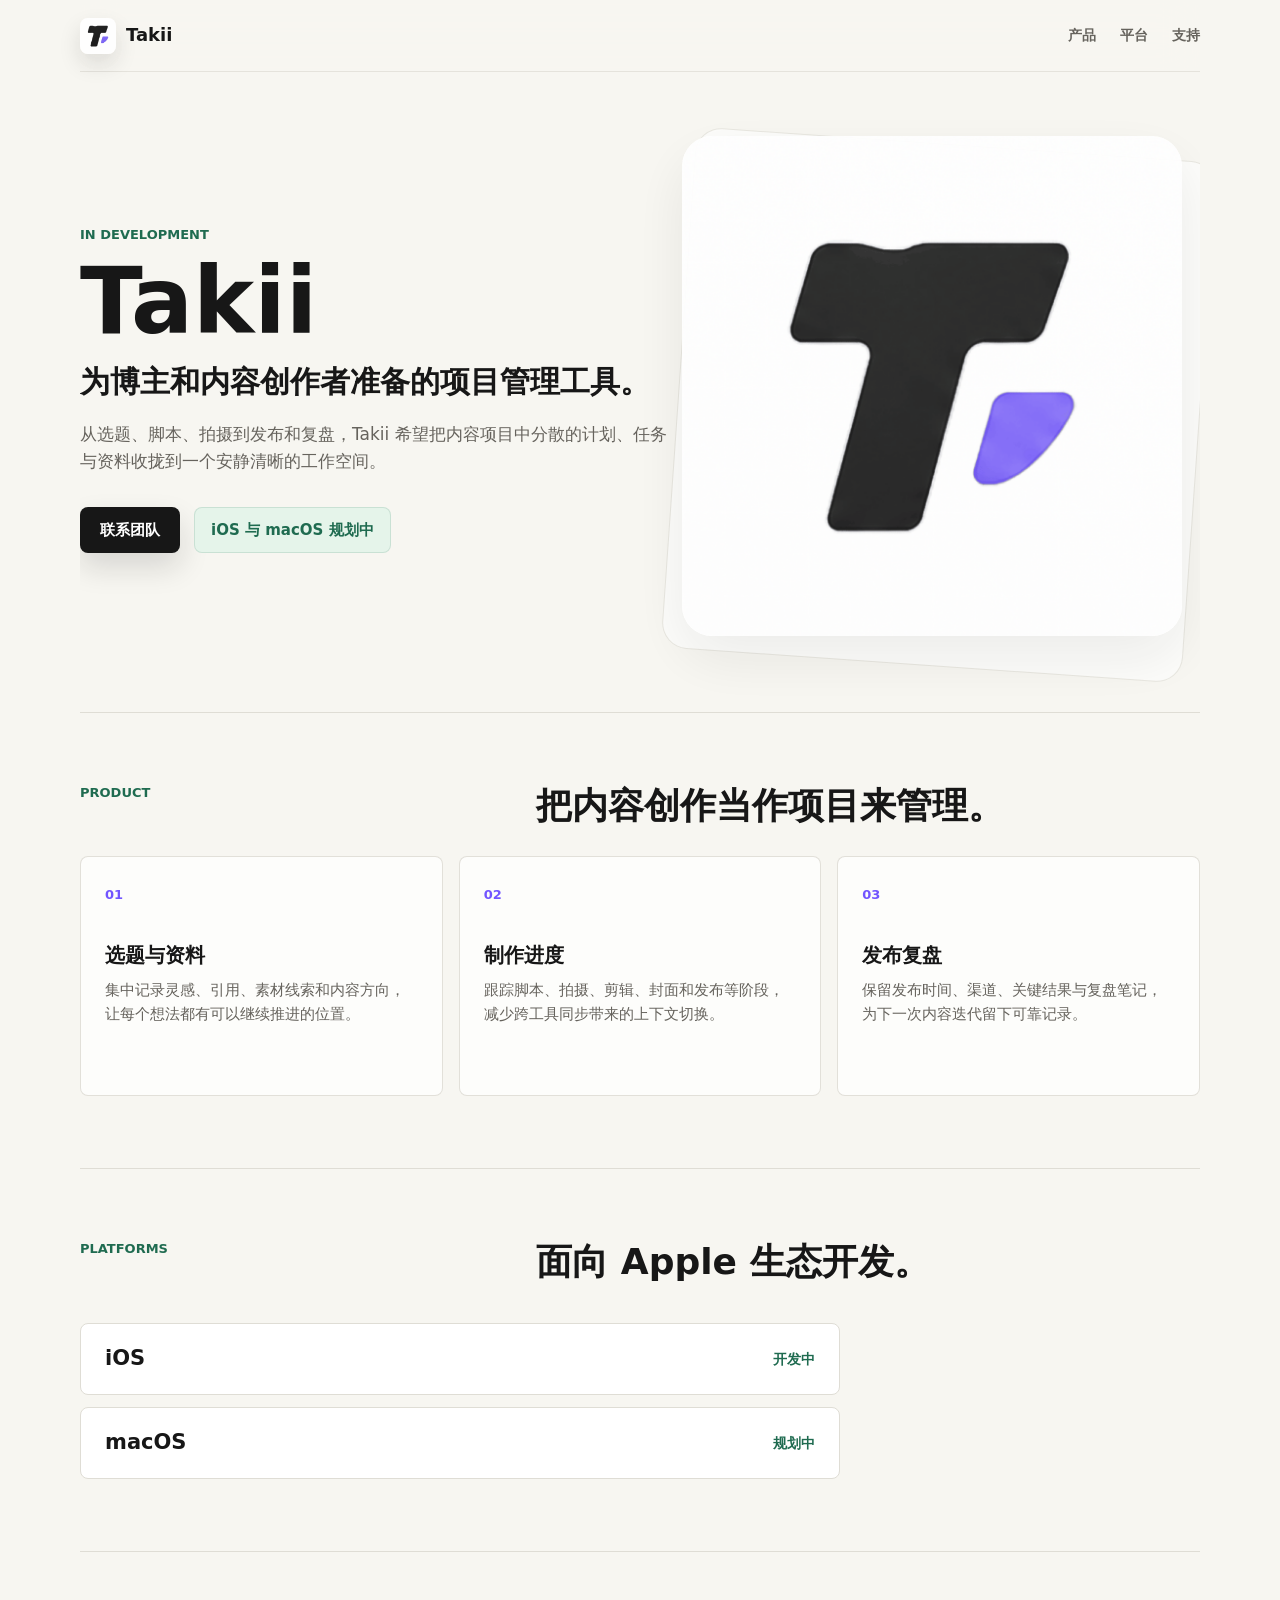
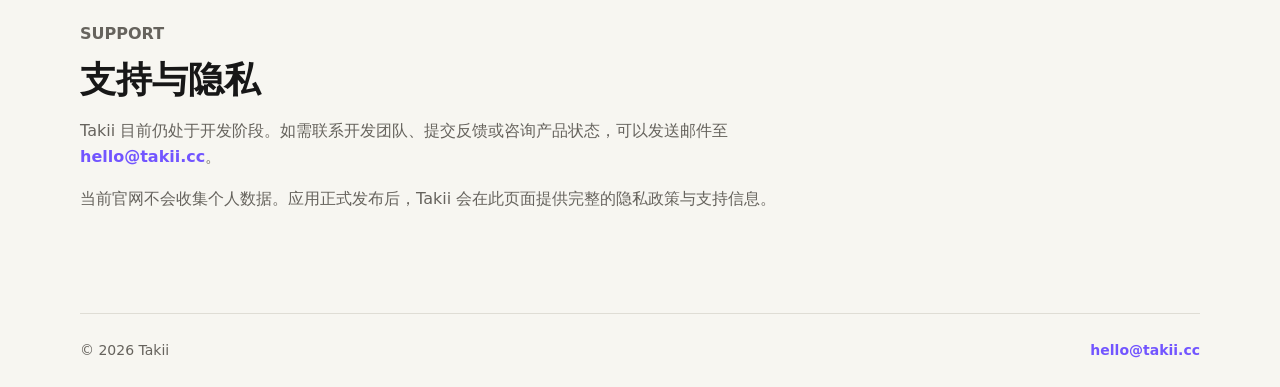
==== index.html @ 72037ca9 "Add files via upload" ====
<!doctype html>
<html lang="zh-CN">
  <head>
    <meta charset="utf-8">
    <meta name="viewport" content="width=device-width, initial-scale=1">
    <title>Takii - 博主项目管理工具</title>
    <meta
      name="description"
      content="Takii 是一款为博主和内容创作者设计的项目管理工具，帮助整理选题、内容制作、发布计划与复盘记录。"
    >
    <meta name="theme-color" content="#f7f6f1">
    <meta property="og:title" content="Takii - 博主项目管理工具">
    <meta
      property="og:description"
      content="为博主和内容创作者准备的项目管理工具，未来计划支持 iOS 与 macOS。"
    >
    <meta property="og:image" content="assets/takii-icon.png">
    <link rel="icon" type="image/png" href="assets/takii-icon.png">
    <link rel="apple-touch-icon" href="assets/takii-icon.png">
    <link rel="stylesheet" href="styles.css">
  </head>
  <body>
    <header class="site-header" aria-label="主导航">
      <a class="brand" href="#top" aria-label="Takii 首页">
        <img src="assets/takii-icon.png" alt="" class="brand-mark">
        <span>Takii</span>
      </a>
      <nav class="nav-links" aria-label="页面导航">
        <a href="#product">产品</a>
        <a href="#platforms">平台</a>
        <a href="#support">支持</a>
      </nav>
    </header>

    <main id="top">
      <section class="hero" aria-labelledby="hero-title">
        <img src="assets/takii-icon.png" alt="" class="hero-mark" aria-hidden="true">
        <div class="hero-copy">
          <p class="eyebrow">In development</p>
          <h1 id="hero-title">Takii</h1>
          <p class="hero-lede">为博主和内容创作者准备的项目管理工具。</p>
          <p class="hero-text">
            从选题、脚本、拍摄到发布和复盘，Takii 希望把内容项目中分散的计划、任务与资料收拢到一个安静清晰的工作空间。
          </p>
          <div class="hero-actions" aria-label="Takii 当前状态">
            <a class="primary-action" href="mailto:hello@takii.cc">联系团队</a>
            <span class="status-pill">iOS 与 macOS 规划中</span>
          </div>
        </div>
      </section>

      <section id="product" class="section intro-section" aria-labelledby="product-title">
        <div class="section-heading">
          <p class="eyebrow">Product</p>
          <h2 id="product-title">把内容创作当作项目来管理。</h2>
        </div>
        <div class="feature-grid">
          <article class="feature">
            <p class="feature-kicker">01</p>
            <h3>选题与资料</h3>
            <p>集中记录灵感、引用、素材线索和内容方向，让每个想法都有可以继续推进的位置。</p>
          </article>
          <article class="feature">
            <p class="feature-kicker">02</p>
            <h3>制作进度</h3>
            <p>跟踪脚本、拍摄、剪辑、封面和发布等阶段，减少跨工具同步带来的上下文切换。</p>
          </article>
          <article class="feature">
            <p class="feature-kicker">03</p>
            <h3>发布复盘</h3>
            <p>保留发布时间、渠道、关键结果与复盘笔记，为下一次内容迭代留下可靠记录。</p>
          </article>
        </div>
      </section>

      <section id="platforms" class="section platform-section" aria-labelledby="platform-title">
        <div class="section-heading">
          <p class="eyebrow">Platforms</p>
          <h2 id="platform-title">面向 Apple 生态开发。</h2>
        </div>
        <div class="platform-list" aria-label="计划支持的平台">
          <div class="platform-item">
            <span class="platform-name">iOS</span>
            <span class="platform-status">开发中</span>
          </div>
          <div class="platform-item">
            <span class="platform-name">macOS</span>
            <span class="platform-status">规划中</span>
          </div>
        </div>
      </section>

      <section id="support" class="section support-section" aria-labelledby="support-title">
        <div class="support-copy">
          <p class="eyebrow">Support</p>
          <h2 id="support-title">支持与隐私</h2>
          <p>
            Takii 目前仍处于开发阶段。如需联系开发团队、提交反馈或咨询产品状态，可以发送邮件至
            <a href="mailto:hello@takii.cc">hello@takii.cc</a>。
          </p>
          <p>
            当前官网不会收集个人数据。应用正式发布后，Takii 会在此页面提供完整的隐私政策与支持信息。
          </p>
        </div>
      </section>
    </main>

    <footer class="site-footer">
      <span>© 2026 Takii</span>
      <a href="mailto:hello@takii.cc">hello@takii.cc</a>
    </footer>
  </body>
</html>
---- styles.css ----
:root {
  color-scheme: light;
  --bg: #f7f6f1;
  --surface: #ffffff;
  --ink: #171717;
  --muted: #66635d;
  --line: #dfddd5;
  --accent: #7255ff;
  --accent-soft: #eeeaff;
  --green: #1f6b50;
  --green-soft: #e5f4ea;
  --shadow: 0 22px 60px rgba(23, 23, 23, 0.08);
}

* {
  box-sizing: border-box;
}

html {
  scroll-behavior: smooth;
}

body {
  margin: 0;
  background: var(--bg);
  color: var(--ink);
  font-family:
    Inter, ui-sans-serif, system-ui, -apple-system, BlinkMacSystemFont, "Segoe UI",
    "PingFang SC", "Hiragino Sans GB", "Microsoft YaHei", sans-serif;
  line-height: 1.6;
  letter-spacing: 0;
}

a {
  color: inherit;
  text-decoration: none;
}

img {
  display: block;
  max-width: 100%;
}

.site-header {
  position: sticky;
  top: 0;
  z-index: 10;
  display: flex;
  align-items: center;
  justify-content: space-between;
  width: min(1120px, calc(100% - 40px));
  height: 72px;
  margin: 0 auto;
  background: rgba(247, 246, 241, 0.88);
  border-bottom: 1px solid rgba(223, 221, 213, 0.75);
  backdrop-filter: blur(18px);
}

.brand {
  display: inline-flex;
  align-items: center;
  gap: 10px;
  min-width: 0;
  font-size: 18px;
  font-weight: 750;
}

.brand-mark {
  width: 36px;
  height: 36px;
  border-radius: 8px;
  box-shadow: 0 10px 22px rgba(23, 23, 23, 0.12);
}

.nav-links {
  display: flex;
  align-items: center;
  gap: 24px;
  color: var(--muted);
  font-size: 14px;
  font-weight: 650;
}

.nav-links a {
  transition: color 160ms ease;
}

.nav-links a:hover {
  color: var(--ink);
}

.hero {
  position: relative;
  display: flex;
  align-items: center;
  min-height: 640px;
  width: min(1120px, calc(100% - 40px));
  margin: 0 auto;
  padding: 70px 0 92px;
  overflow: hidden;
}

.hero::before {
  position: absolute;
  inset: 72px 0 auto auto;
  width: 520px;
  height: 520px;
  content: "";
  background: rgba(255, 255, 255, 0.62);
  border: 1px solid rgba(223, 221, 213, 0.68);
  border-radius: 26px;
  transform: rotate(4deg);
}

.hero-mark {
  position: absolute;
  top: 64px;
  right: 18px;
  width: 500px;
  height: 500px;
  border-radius: 30px;
  object-fit: cover;
  opacity: 0.94;
  box-shadow: var(--shadow);
}

.hero-copy {
  position: relative;
  z-index: 1;
  max-width: 670px;
  padding-top: 18px;
}

.eyebrow {
  margin: 0 0 16px;
  color: var(--green);
  font-size: 13px;
  font-weight: 780;
  line-height: 1.2;
  text-transform: uppercase;
}

h1,
h2,
h3,
p {
  margin-top: 0;
}

h1 {
  margin-bottom: 18px;
  font-size: 92px;
  font-weight: 820;
  line-height: 0.96;
}

.hero-lede {
  max-width: 640px;
  margin-bottom: 20px;
  font-size: 30px;
  font-weight: 730;
  line-height: 1.22;
}

.hero-text {
  max-width: 590px;
  margin-bottom: 32px;
  color: var(--muted);
  font-size: 17px;
}

.hero-actions {
  display: flex;
  flex-wrap: wrap;
  align-items: center;
  gap: 14px;
}

.primary-action,
.status-pill {
  display: inline-flex;
  align-items: center;
  min-height: 46px;
  border-radius: 8px;
  font-size: 15px;
  font-weight: 720;
}

.primary-action {
  padding: 0 20px;
  background: var(--ink);
  color: var(--surface);
  box-shadow: 0 14px 30px rgba(23, 23, 23, 0.14);
  transition:
    transform 160ms ease,
    box-shadow 160ms ease;
}

.primary-action:hover {
  transform: translateY(-1px);
  box-shadow: 0 18px 36px rgba(23, 23, 23, 0.18);
}

.status-pill {
  padding: 0 16px;
  background: var(--green-soft);
  color: var(--green);
  border: 1px solid rgba(31, 107, 80, 0.14);
}

.section {
  width: min(1120px, calc(100% - 40px));
  margin: 0 auto;
  padding: 72px 0;
  border-top: 1px solid var(--line);
}

.section-heading {
  display: grid;
  grid-template-columns: minmax(0, 0.78fr) minmax(0, 1.22fr);
  gap: 32px;
  margin-bottom: 30px;
}

.section-heading h2,
.support-copy h2 {
  margin-bottom: 0;
  font-size: 36px;
  font-weight: 790;
  line-height: 1.15;
}

.feature-grid {
  display: grid;
  grid-template-columns: repeat(3, minmax(0, 1fr));
  gap: 16px;
}

.feature {
  min-height: 240px;
  padding: 24px;
  background: rgba(255, 255, 255, 0.72);
  border: 1px solid rgba(223, 221, 213, 0.9);
  border-radius: 8px;
}

.feature-kicker {
  width: 38px;
  height: 28px;
  margin-bottom: 34px;
  color: var(--accent);
  font-size: 13px;
  font-weight: 780;
  line-height: 28px;
}

.feature h3 {
  margin-bottom: 10px;
  font-size: 20px;
  font-weight: 760;
  line-height: 1.25;
}

.feature p:last-child {
  margin-bottom: 0;
  color: var(--muted);
  font-size: 15px;
}

.platform-section {
  display: grid;
  grid-template-columns: minmax(0, 1fr);
  gap: 10px;
}

.platform-list {
  display: grid;
  gap: 12px;
  max-width: 760px;
}

.platform-item {
  display: flex;
  align-items: center;
  justify-content: space-between;
  min-height: 72px;
  padding: 0 24px;
  background: var(--surface);
  border: 1px solid var(--line);
  border-radius: 8px;
}

.platform-name {
  font-size: 21px;
  font-weight: 760;
}

.platform-status {
  color: var(--green);
  font-size: 14px;
  font-weight: 730;
}

.support-section {
  padding-bottom: 86px;
}

.support-copy {
  max-width: 760px;
}

.support-copy h2 {
  margin-bottom: 18px;
}

.support-copy p {
  color: var(--muted);
  font-size: 16px;
}

.support-copy a,
.site-footer a {
  color: var(--accent);
  font-weight: 720;
}

.site-footer {
  display: flex;
  align-items: center;
  justify-content: space-between;
  width: min(1120px, calc(100% - 40px));
  min-height: 74px;
  margin: 0 auto;
  color: var(--muted);
  border-top: 1px solid var(--line);
  font-size: 14px;
}

@media (max-width: 860px) {
  .site-header,
  .hero,
  .section,
  .site-footer {
    width: min(100% - 28px, 680px);
  }

  .site-header {
    height: 64px;
  }

  .nav-links {
    gap: 16px;
    font-size: 13px;
  }

  .hero {
    display: block;
    min-height: 600px;
    padding: 42px 0 70px;
  }

  .hero::before {
    top: auto;
    right: -20px;
    bottom: 34px;
    width: 280px;
    height: 280px;
    border-radius: 22px;
  }

  .hero-mark {
    top: auto;
    right: 0;
    bottom: 44px;
    width: 250px;
    height: 250px;
    border-radius: 22px;
    opacity: 0.28;
  }

  .hero-copy {
    max-width: 100%;
    padding-top: 0;
  }

  h1 {
    font-size: 64px;
  }

  .hero-lede {
    font-size: 24px;
  }

  .hero-text {
    max-width: 540px;
    font-size: 16px;
  }

  .section {
    padding: 56px 0;
  }

  .section-heading {
    display: block;
  }

  .section-heading .eyebrow {
    margin-bottom: 12px;
  }

  .section-heading h2,
  .support-copy h2 {
    font-size: 30px;
  }

  .feature-grid {
    grid-template-columns: 1fr;
  }

  .feature {
    min-height: 0;
  }
}

@media (max-width: 560px) {
  .site-header,
  .hero,
  .section,
  .site-footer {
    width: calc(100% - 24px);
  }

  .brand {
    font-size: 17px;
  }

  .brand-mark {
    width: 34px;
    height: 34px;
  }

  .nav-links {
    gap: 12px;
  }

  .hero {
    min-height: 540px;
    padding-top: 34px;
  }

  .hero::before {
    top: auto;
    right: -30px;
    bottom: 22px;
    width: 210px;
    height: 210px;
  }

  .hero-mark {
    top: auto;
    right: -4px;
    bottom: 30px;
    width: 186px;
    height: 186px;
    border-radius: 18px;
  }

  h1 {
    font-size: 54px;
  }

  .hero-lede {
    font-size: 22px;
  }

  .hero-actions {
    align-items: stretch;
    flex-direction: column;
    max-width: 250px;
  }

  .primary-action,
  .status-pill {
    justify-content: center;
    width: 100%;
  }

  .section-heading h2,
  .support-copy h2 {
    font-size: 27px;
  }

  .feature {
    padding: 20px;
  }

  .platform-item {
    min-height: 66px;
    padding: 0 18px;
  }

  .site-footer {
    align-items: flex-start;
    flex-direction: column;
    justify-content: center;
    gap: 4px;
    padding: 18px 0;
  }
}
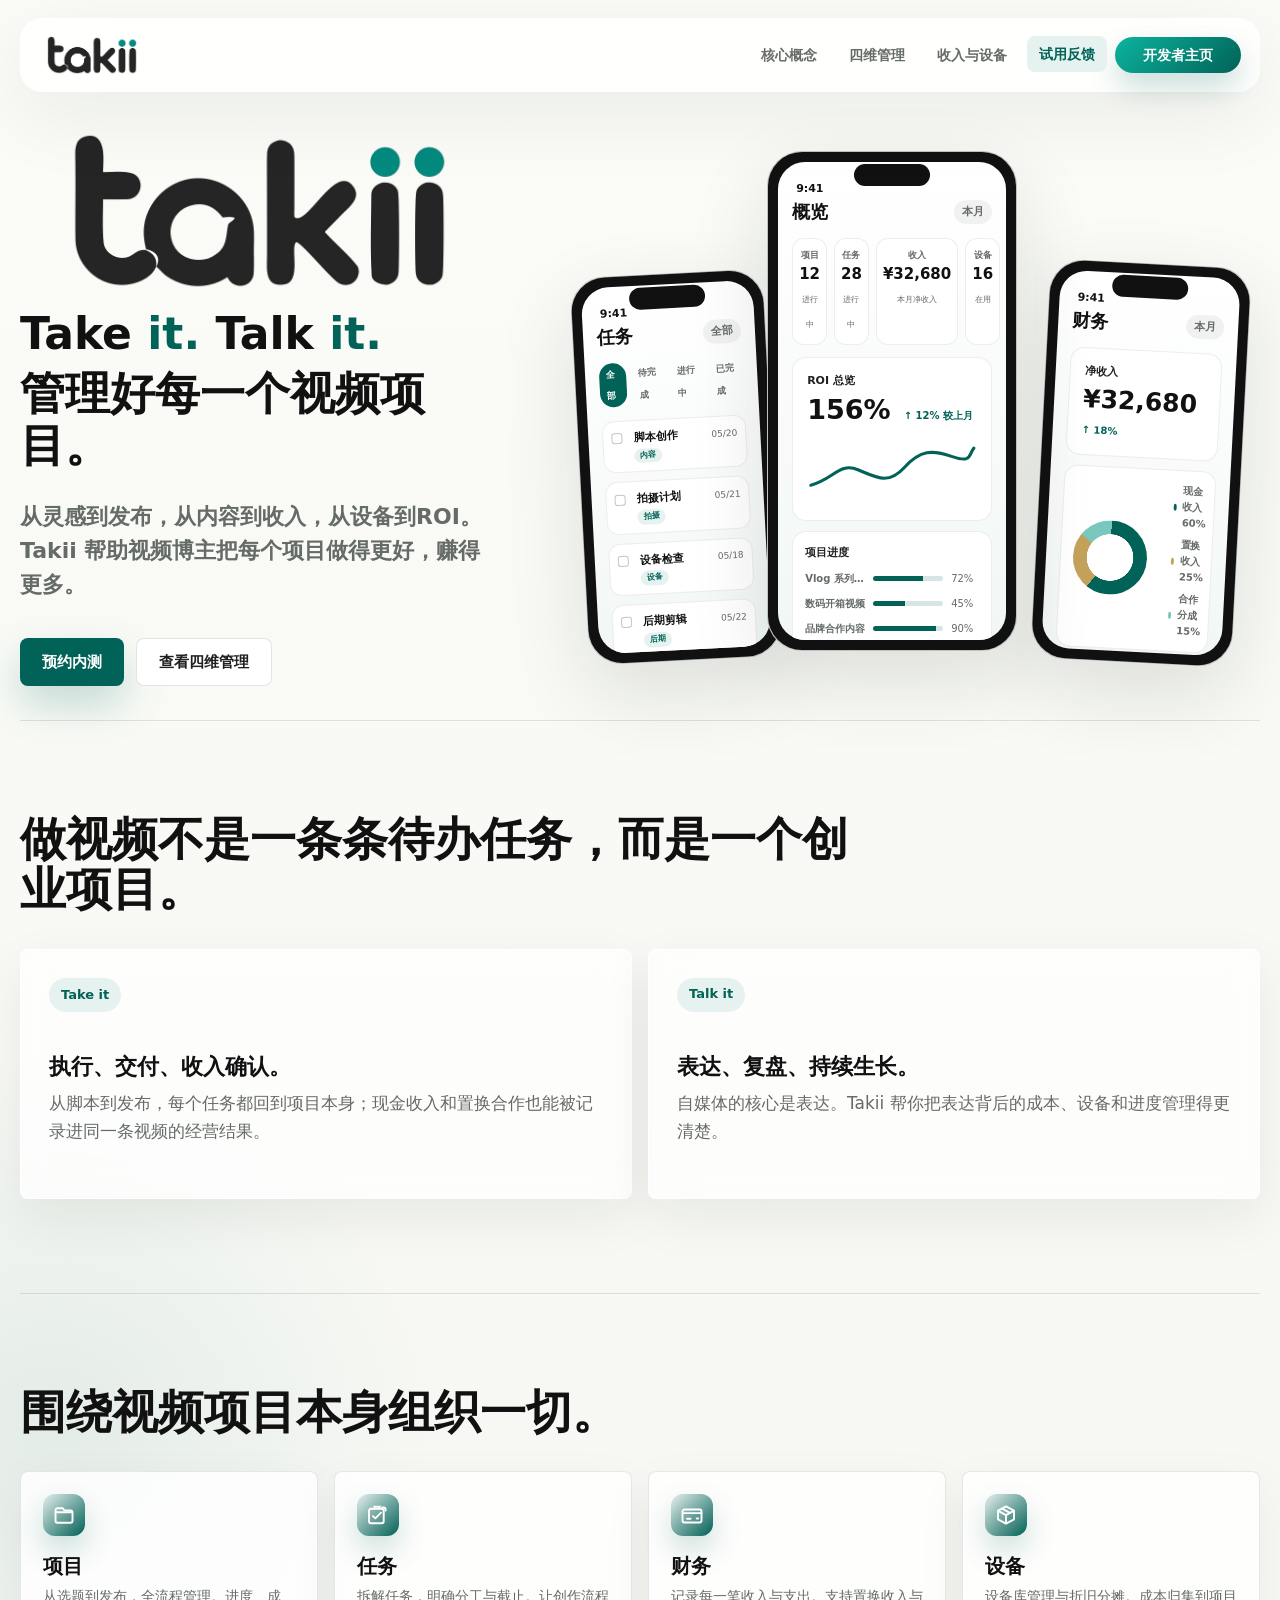
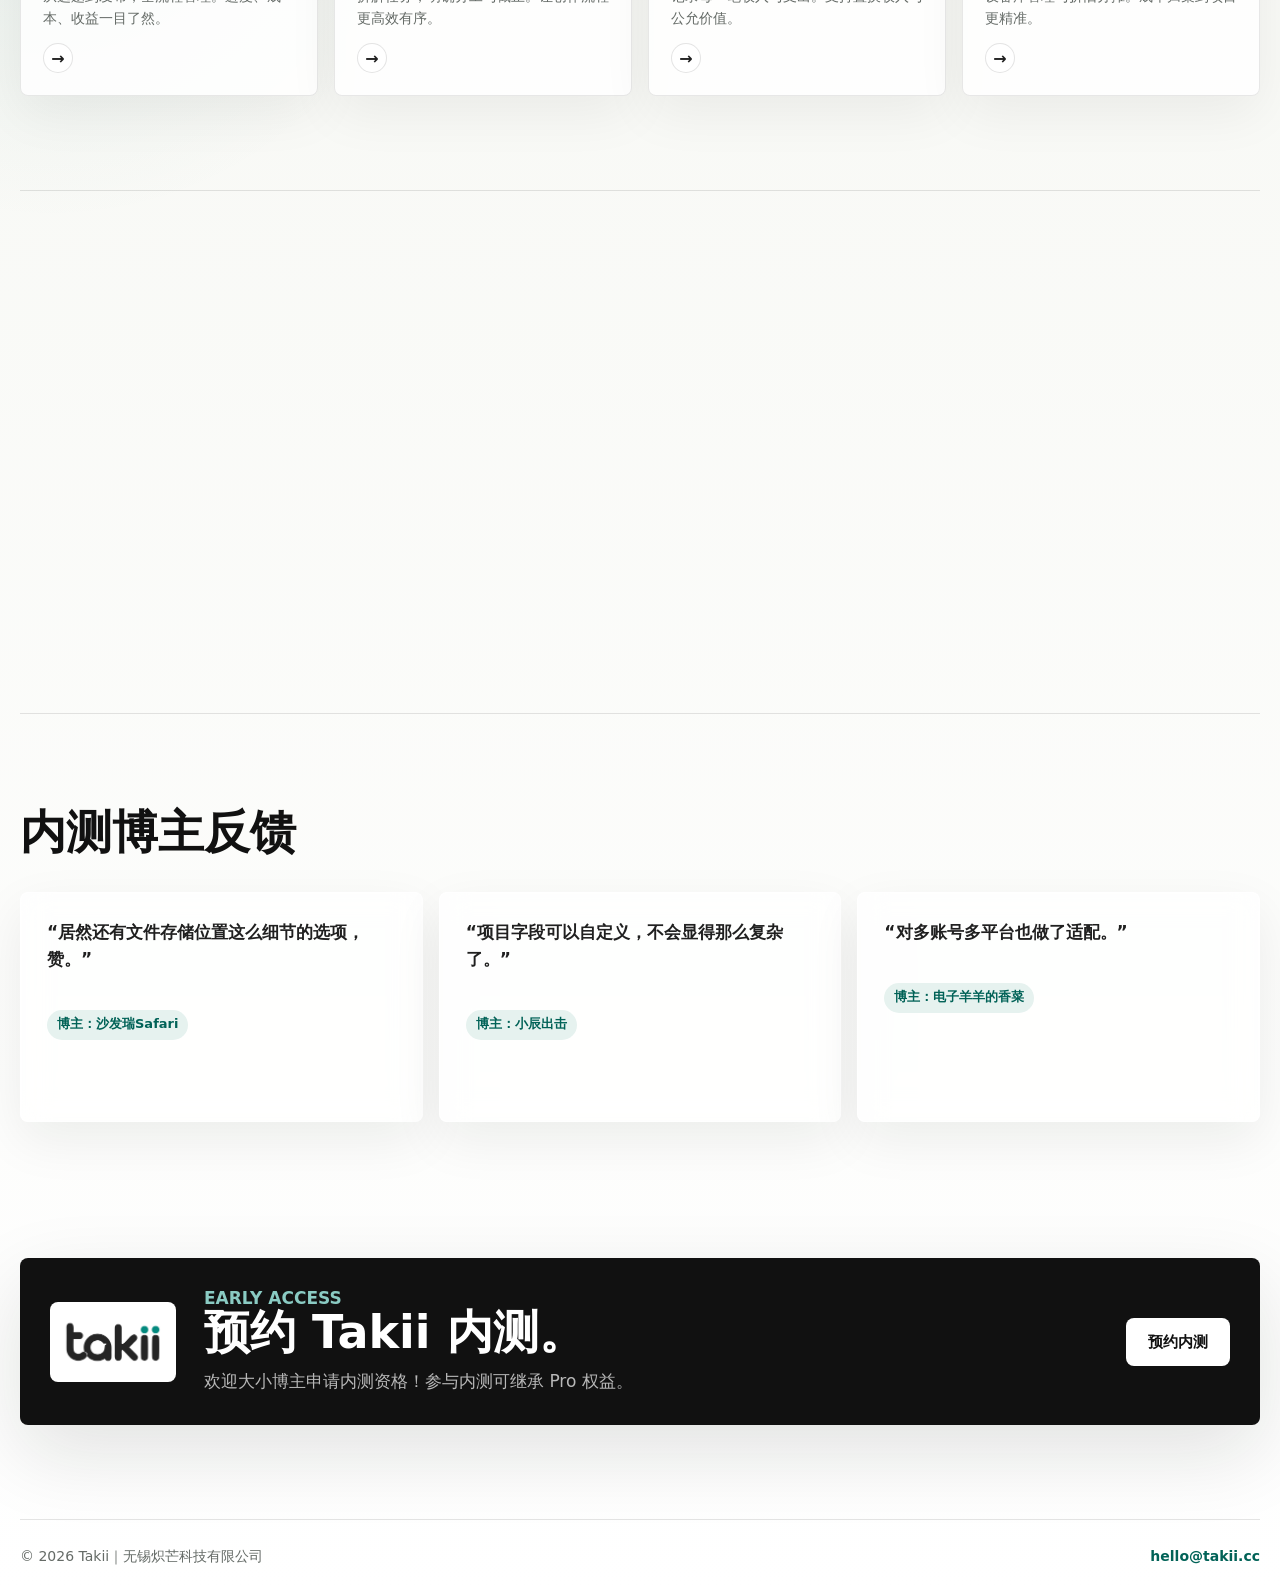
==== commit cdfabfc1: "Add files via upload" ====
--- a/index.html
+++ b/index.html
@@ -3,110 +3,285 @@
   <head>
     <meta charset="utf-8">
     <meta name="viewport" content="width=device-width, initial-scale=1">
-    <title>Takii - 博主项目管理工具</title>
+    <title>Takii - 管理好每一个视频项目</title>
     <meta
       name="description"
-      content="Takii 是一款为博主和内容创作者设计的项目管理工具，帮助整理选题、内容制作、发布计划与复盘记录。"
+      content="Takii 是为视频博主设计的手机项目管理 App，把项目、任务、财务和设备放进同一个创作工作流。"
     >
-    <meta name="theme-color" content="#f7f6f1">
-    <meta property="og:title" content="Takii - 博主项目管理工具">
+    <meta name="theme-color" content="#f7f8f4">
+    <meta property="og:title" content="Takii - 管理好每一个视频项目">
     <meta
       property="og:description"
-      content="为博主和内容创作者准备的项目管理工具，未来计划支持 iOS 与 macOS。"
+      content="项目、任务、财务、设备四维管理，为视频博主追踪收入、置换、折旧和项目 ROI。"
     >
-    <meta property="og:image" content="assets/takii-icon.png">
-    <link rel="icon" type="image/png" href="assets/takii-icon.png">
-    <link rel="apple-touch-icon" href="assets/takii-icon.png">
+    <meta property="og:image" content="assets/takii-logo.jpg">
+    <link rel="icon" type="image/jpeg" href="assets/takii-logo.jpg">
+    <link rel="apple-touch-icon" href="assets/takii-logo.jpg">
     <link rel="stylesheet" href="styles.css">
+    <script src="script.js" defer></script>
   </head>
   <body>
+    <div class="scroll-progress" aria-hidden="true"></div>
+
     <header class="site-header" aria-label="主导航">
       <a class="brand" href="#top" aria-label="Takii 首页">
-        <img src="assets/takii-icon.png" alt="" class="brand-mark">
-        <span>Takii</span>
+        <img src="assets/takii-wordmark.png" alt="Takii" class="brand-logo">
       </a>
       <nav class="nav-links" aria-label="页面导航">
-        <a href="#product">产品</a>
-        <a href="#platforms">平台</a>
-        <a href="#support">支持</a>
+        <a href="#concept">核心概念</a>
+        <a href="#dimensions">四维管理</a>
+        <a href="#income">收入与设备</a>
+        <a href="#feedback">试用反馈</a>
+        <a class="nav-cta" href="https://1055job.com" target="_blank" rel="noopener noreferrer">开发者主页</a>
       </nav>
     </header>
 
     <main id="top">
       <section class="hero" aria-labelledby="hero-title">
-        <img src="assets/takii-icon.png" alt="" class="hero-mark" aria-hidden="true">
-        <div class="hero-copy">
-          <p class="eyebrow">In development</p>
-          <h1 id="hero-title">Takii</h1>
-          <p class="hero-lede">为博主和内容创作者准备的项目管理工具。</p>
+        <div class="hero-copy reveal">
+          <h1 id="hero-title" class="hero-wordmark">
+            <img src="assets/takii-wordmark.png" alt="Takii">
+          </h1>
+          <p class="hero-tagline">
+            Take <span>it.</span> Talk <span>it.</span>
+          </p>
+          <p class="hero-lede">管理好每一个视频项目。</p>
           <p class="hero-text">
-            从选题、脚本、拍摄到发布和复盘，Takii 希望把内容项目中分散的计划、任务与资料收拢到一个安静清晰的工作空间。
+            从灵感到发布，从内容到收入，从设备到ROI。<br>
+            Takii 帮助视频博主把每个项目做得更好，赚得更多。
           </p>
-          <div class="hero-actions" aria-label="Takii 当前状态">
-            <a class="primary-action" href="mailto:hello@takii.cc">联系团队</a>
-            <span class="status-pill">iOS 与 macOS 规划中</span>
-          </div>
-        </div>
-      </section>
-
-      <section id="product" class="section intro-section" aria-labelledby="product-title">
-        <div class="section-heading">
-          <p class="eyebrow">Product</p>
-          <h2 id="product-title">把内容创作当作项目来管理。</h2>
-        </div>
-        <div class="feature-grid">
-          <article class="feature">
-            <p class="feature-kicker">01</p>
-            <h3>选题与资料</h3>
-            <p>集中记录灵感、引用、素材线索和内容方向，让每个想法都有可以继续推进的位置。</p>
-          </article>
-          <article class="feature">
-            <p class="feature-kicker">02</p>
-            <h3>制作进度</h3>
-            <p>跟踪脚本、拍摄、剪辑、封面和发布等阶段，减少跨工具同步带来的上下文切换。</p>
-          </article>
-          <article class="feature">
-            <p class="feature-kicker">03</p>
-            <h3>发布复盘</h3>
-            <p>保留发布时间、渠道、关键结果与复盘笔记，为下一次内容迭代留下可靠记录。</p>
-          </article>
-        </div>
-      </section>
-
-      <section id="platforms" class="section platform-section" aria-labelledby="platform-title">
-        <div class="section-heading">
-          <p class="eyebrow">Platforms</p>
-          <h2 id="platform-title">面向 Apple 生态开发。</h2>
-        </div>
-        <div class="platform-list" aria-label="计划支持的平台">
-          <div class="platform-item">
-            <span class="platform-name">iOS</span>
-            <span class="platform-status">开发中</span>
-          </div>
-          <div class="platform-item">
-            <span class="platform-name">macOS</span>
-            <span class="platform-status">规划中</span>
-          </div>
-        </div>
-      </section>
-
-      <section id="support" class="section support-section" aria-labelledby="support-title">
-        <div class="support-copy">
-          <p class="eyebrow">Support</p>
-          <h2 id="support-title">支持与隐私</h2>
-          <p>
-            Takii 目前仍处于开发阶段。如需联系开发团队、提交反馈或咨询产品状态，可以发送邮件至
-            <a href="mailto:hello@takii.cc">hello@takii.cc</a>。
-          </p>
-          <p>
-            当前官网不会收集个人数据。应用正式发布后，Takii 会在此页面提供完整的隐私政策与支持信息。
-          </p>
+          <div class="hero-actions">
+            <a class="primary-action" href="https://ycngviq9fuh9.feishu.cn/share/base/form/shrcn54lPvvVmiJwg4l85Xyptoh" target="_blank" rel="noopener noreferrer">预约内测</a>
+            <a class="secondary-action" href="#dimensions">查看四维管理</a>
+          </div>
+        </div>
+
+        <div class="hero-product reveal" aria-label="Takii 三个手机应用画面预览">
+          <div class="phone phone-task" aria-hidden="true">
+            <div class="phone-screen task-screen">
+              <div class="mobile-status">9:41</div>
+              <div class="screen-title-row">
+                <h3>任务</h3>
+                <span>全部</span>
+              </div>
+              <div class="task-filter">
+                <span class="is-current">全部</span>
+                <span>待完成</span>
+                <span>进行中</span>
+                <span>已完成</span>
+              </div>
+              <div class="task-checklist">
+                <div><i></i><strong>脚本创作</strong><span>05/20</span><em>内容</em></div>
+                <div><i></i><strong>拍摄计划</strong><span>05/21</span><em>拍摄</em></div>
+                <div><i></i><strong>设备检查</strong><span>05/18</span><em>设备</em></div>
+                <div><i></i><strong>后期剪辑</strong><span>05/22</span><em>后期</em></div>
+                <div><i></i><strong>封面设计</strong><span>05/23</span><em>内容</em></div>
+              </div>
+              <div class="add-task">+ 添加任务</div>
+            </div>
+          </div>
+
+          <div class="phone phone-overview" aria-hidden="true">
+            <div class="phone-screen overview-screen">
+              <div class="mobile-status">9:41</div>
+              <div class="screen-title-row">
+                <h3>概览</h3>
+                <span>本月</span>
+              </div>
+              <div class="overview-metrics">
+                <div><span>项目</span><strong>12</strong><small>进行中</small></div>
+                <div><span>任务</span><strong>28</strong><small>进行中</small></div>
+                <div><span>收入</span><strong>¥32,680</strong><small>本月净收入</small></div>
+                <div><span>设备</span><strong>16</strong><small>在用</small></div>
+              </div>
+              <div class="roi-card">
+                <span>ROI 总览</span>
+                <strong>156%</strong>
+                <em>↑ 12% 较上月</em>
+                <svg viewBox="0 0 220 74" aria-hidden="true">
+                  <path d="M5 58 C35 50, 42 28, 66 38 S105 58, 126 35 S162 12, 188 21 S209 18, 216 10" />
+                </svg>
+              </div>
+              <div class="project-progress">
+                <span>项目进度</span>
+                <div><strong>Vlog 系列企划</strong><i style="--p: 72%"></i><em>72%</em></div>
+                <div><strong>数码开箱视频</strong><i style="--p: 45%"></i><em>45%</em></div>
+                <div><strong>品牌合作内容</strong><i style="--p: 90%"></i><em>90%</em></div>
+              </div>
+            </div>
+          </div>
+
+          <div class="phone phone-finance" aria-hidden="true">
+            <div class="phone-screen finance-screen">
+              <div class="mobile-status">9:41</div>
+              <div class="screen-title-row">
+                <h3>财务</h3>
+                <span>本月</span>
+              </div>
+              <div class="income-summary">
+                <span>净收入</span>
+                <strong>¥32,680</strong>
+                <em>↑ 18%</em>
+              </div>
+              <div class="donut-wrap">
+                <div class="donut"></div>
+                <ul>
+                  <li><span></span>现金收入 60%</li>
+                  <li><span></span>置换收入 25%</li>
+                  <li><span></span>合作分成 15%</li>
+                </ul>
+              </div>
+              <div class="income-detail">
+                <span>收入明细</span>
+                <div><strong>品牌合作收入</strong><em>¥18,000</em></div>
+                <div><strong>置换收入（设备）</strong><em>¥8,200</em></div>
+                <div><strong>平台分成</strong><em>¥4,480</em></div>
+                <div><strong>其他收入</strong><em>¥2,000</em></div>
+              </div>
+            </div>
+          </div>
+        </div>
+      </section>
+
+      <section id="concept" class="concept-section section" aria-labelledby="concept-title">
+        <div class="section-heading full-heading reveal">
+          <h2 id="concept-title">做视频不是一条条待办任务，而是一个创业项目。</h2>
+        </div>
+        <div class="concept-grid">
+          <article class="concept-card reveal">
+            <span>Take it</span>
+            <h3>执行、交付、收入确认。</h3>
+            <p>从脚本到发布，每个任务都回到项目本身；现金收入和置换合作也能被记录进同一条视频的经营结果。</p>
+          </article>
+          <article class="concept-card reveal">
+            <span>Talk it</span>
+            <h3>表达、复盘、持续生长。</h3>
+            <p>自媒体的核心是表达。Takii 帮你把表达背后的成本、设备和进度管理得更清楚。</p>
+          </article>
+        </div>
+      </section>
+
+      <section id="dimensions" class="dimensions-section section" aria-labelledby="dimensions-title">
+        <div class="section-heading full-heading reveal">
+          <h2 id="dimensions-title">围绕视频项目本身组织一切。</h2>
+        </div>
+        <div class="dimension-cards">
+          <article class="dimension-card reveal" data-dimension="project">
+            <span class="dimension-icon folder-icon" aria-hidden="true">
+              <svg viewBox="0 0 24 24" focusable="false">
+                <path d="M3.5 7.25a2 2 0 0 1 2-2h5.05l2 2.2h5.95a2 2 0 0 1 2 2v8.3a2 2 0 0 1-2 2h-13a2 2 0 0 1-2-2Z" />
+                <path d="M3.8 9.2h16.4" />
+              </svg>
+            </span>
+            <h3>项目</h3>
+            <p>从选题到发布，全流程管理。进度、成本、收益一目了然。</p>
+            <button type="button" aria-label="查看项目维度">→</button>
+          </article>
+          <article class="dimension-card reveal" data-dimension="task">
+            <span class="dimension-icon task-icon" aria-hidden="true">
+              <svg viewBox="0 0 24 24" focusable="false">
+                <path d="M5 5.8h10.7a2 2 0 0 1 2 2v10.4a2 2 0 0 1-2 2H5a2 2 0 0 1-2-2V7.8a2 2 0 0 1 2-2Z" />
+                <path d="m7 13.1 2.35 2.35L15 9.7" />
+                <path d="M16.4 4.5h1.25A1.85 1.85 0 0 1 19.5 6.35v1.25" />
+                <path d="M8.2 3.8h6.1" />
+              </svg>
+            </span>
+            <h3>任务</h3>
+            <p>拆解任务，明确分工与截止。让创作流程更高效有序。</p>
+            <button type="button" aria-label="查看任务维度">→</button>
+          </article>
+          <article class="dimension-card reveal" data-dimension="finance">
+            <span class="dimension-icon finance-icon" aria-hidden="true">
+              <svg viewBox="0 0 24 24" focusable="false">
+                <path d="M4.4 6.5h15.2a1.9 1.9 0 0 1 1.9 1.9v9.2a1.9 1.9 0 0 1-1.9 1.9H4.4a1.9 1.9 0 0 1-1.9-1.9V8.4a1.9 1.9 0 0 1 1.9-1.9Z" />
+                <path d="M2.7 10.1h18.6" />
+                <path d="M7 15.8h3.5" />
+                <path d="M16.7 15.5h1.55" />
+              </svg>
+            </span>
+            <h3>财务</h3>
+            <p>记录每一笔收入与支出。支持置换收入与公允价值。</p>
+            <button type="button" aria-label="查看财务维度">→</button>
+          </article>
+          <article class="dimension-card reveal" data-dimension="equipment">
+            <span class="dimension-icon equipment-icon" aria-hidden="true">
+              <svg viewBox="0 0 24 24" focusable="false">
+                <path d="M12 3.4 20 7.7v8.6l-8 4.3-8-4.3V7.7Z" />
+                <path d="m4.35 7.9 7.65 4.15 7.65-4.15" />
+                <path d="M12 12.1v8.2" />
+                <path d="m8.2 5.7 7.7 4.2" />
+              </svg>
+            </span>
+            <h3>设备</h3>
+            <p>设备库管理与折旧分摊。成本归集到项目更精准。</p>
+            <button type="button" aria-label="查看设备维度">→</button>
+          </article>
+        </div>
+      </section>
+
+      <section id="income" class="income-section section" aria-labelledby="income-title">
+        <div class="section-heading full-heading reveal">
+          <h2 id="income-title">把置换、设备和 ROI 讲清楚。</h2>
+        </div>
+        <div class="flow-board reveal" aria-label="收入与设备流程">
+          <article class="flow-card">
+            <span>01</span>
+            <h3>置换合作</h3>
+            <p>记录品牌提供的置换产品，不把它只当作备注。</p>
+          </article>
+          <article class="flow-card">
+            <span>02</span>
+            <h3>公允价值确认</h3>
+            <p>按产品的公允价值确认为收入，进入项目财务。</p>
+          </article>
+          <article class="flow-card">
+            <span>03</span>
+            <h3>自动进入设备库</h3>
+            <p>适合继续使用的产品可以直接沉淀为设备资产。</p>
+          </article>
+          <article class="flow-card">
+            <span>04</span>
+            <h3>折旧分摊到项目</h3>
+            <p>设备折旧金额可分摊到不同项目，用来计算项目 ROI。</p>
+          </article>
+        </div>
+      </section>
+
+      <section id="feedback" class="feedback-section section" aria-labelledby="feedback-title">
+        <div class="section-heading full-heading reveal">
+          <h2 id="feedback-title">内测博主反馈</h2>
+        </div>
+        <div class="testimonial-grid">
+          <article class="testimonial-card reveal">
+            <p>“居然还有文件存储位置这么细节的选项，赞。”</p>
+            <span>博主：沙发瑞Safari</span>
+          </article>
+          <article class="testimonial-card reveal">
+            <p>“项目字段可以自定义，不会显得那么复杂了。”</p>
+            <span>博主：小辰出击</span>
+          </article>
+          <article class="testimonial-card reveal">
+            <p>“对多账号多平台也做了适配。”</p>
+            <span>博主：电子羊羊的香菜</span>
+          </article>
+        </div>
+      </section>
+
+      <section id="waitlist" class="waitlist-section" aria-labelledby="waitlist-title">
+        <div class="waitlist-card reveal">
+          <img src="assets/takii-logo.jpg" alt="Takii" class="waitlist-logo">
+          <div>
+            <p class="eyebrow">Early access</p>
+            <h2 id="waitlist-title">预约 Takii 内测。</h2>
+            <p>欢迎大小博主申请内测资格！参与内测可继承 Pro 权益。</p>
+          </div>
+          <a class="primary-action" href="https://ycngviq9fuh9.feishu.cn/share/base/form/shrcn54lPvvVmiJwg4l85Xyptoh" target="_blank" rel="noopener noreferrer">预约内测</a>
         </div>
       </section>
     </main>
 
     <footer class="site-footer">
-      <span>© 2026 Takii</span>
+      <span>© 2026 Takii｜无锡炽芒科技有限公司</span>
       <a href="mailto:hello@takii.cc">hello@takii.cc</a>
     </footer>
   </body>
--- a/styles.css
+++ b/styles.css
@@ -1,15 +1,19 @@
 :root {
   color-scheme: light;
-  --bg: #f7f6f1;
+  --bg: #f7f8f4;
   --surface: #ffffff;
-  --ink: #171717;
-  --muted: #66635d;
-  --line: #dfddd5;
-  --accent: #7255ff;
-  --accent-soft: #eeeaff;
-  --green: #1f6b50;
-  --green-soft: #e5f4ea;
-  --shadow: 0 22px 60px rgba(23, 23, 23, 0.08);
+  --surface-soft: rgba(255, 255, 255, 0.72);
+  --ink: #202020;
+  --ink-strong: #111111;
+  --muted: #656b67;
+  --line: rgba(32, 32, 32, 0.12);
+  --brand: #016257;
+  --brand-soft: #e6f2ef;
+  --brand-tint: rgba(1, 98, 87, 0.1);
+  --blue: #3a7ccf;
+  --gold: #c58b2b;
+  --shadow: 0 28px 80px rgba(16, 24, 20, 0.12);
+  --radius: 8px;
 }
 
 * {
@@ -18,17 +22,26 @@
 
 html {
   scroll-behavior: smooth;
+  -webkit-user-select: none;
+  user-select: none;
 }
 
 body {
+  min-width: 320px;
   margin: 0;
-  background: var(--bg);
+  overflow-x: hidden;
+  background:
+    radial-gradient(circle at 4% 45%, rgba(1, 98, 87, 0.08), transparent 18%),
+    linear-gradient(180deg, #fbfcf8 0%, var(--bg) 44%, #ffffff 100%);
   color: var(--ink);
   font-family:
     Inter, ui-sans-serif, system-ui, -apple-system, BlinkMacSystemFont, "Segoe UI",
     "PingFang SC", "Hiragino Sans GB", "Microsoft YaHei", sans-serif;
   line-height: 1.6;
   letter-spacing: 0;
+  -webkit-touch-callout: none;
+  -webkit-user-select: none;
+  user-select: none;
 }
 
 a {
@@ -36,106 +49,150 @@
   text-decoration: none;
 }
 
+button,
+input {
+  font: inherit;
+}
+
+button {
+  cursor: pointer;
+}
+
 img {
   display: block;
   max-width: 100%;
+  -webkit-user-drag: none;
+  user-select: none;
+}
+
+.scroll-progress {
+  position: fixed;
+  top: 0;
+  left: 0;
+  z-index: 50;
+  width: 100%;
+  height: 3px;
+  pointer-events: none;
+}
+
+.scroll-progress::before {
+  display: block;
+  width: calc(var(--scroll, 0) * 100%);
+  height: 100%;
+  content: "";
+  background: var(--brand);
 }
 
 .site-header {
   position: sticky;
   top: 0;
-  z-index: 10;
+  z-index: 30;
   display: flex;
   align-items: center;
   justify-content: space-between;
-  width: min(1120px, calc(100% - 40px));
-  height: 72px;
-  margin: 0 auto;
-  background: rgba(247, 246, 241, 0.88);
-  border-bottom: 1px solid rgba(223, 221, 213, 0.75);
+  width: min(1280px, calc(100% - 40px));
+  height: 74px;
+  margin: 18px auto 0;
+  padding: 0 18px;
+  background: rgba(255, 255, 255, 0.82);
+  border: 1px solid rgba(255, 255, 255, 0.84);
+  border-radius: 22px;
+  box-shadow: 0 20px 80px rgba(16, 24, 20, 0.08);
   backdrop-filter: blur(18px);
 }
 
 .brand {
   display: inline-flex;
   align-items: center;
-  gap: 10px;
-  min-width: 0;
-  font-size: 18px;
-  font-weight: 750;
-}
-
-.brand-mark {
-  width: 36px;
-  height: 36px;
-  border-radius: 8px;
-  box-shadow: 0 10px 22px rgba(23, 23, 23, 0.12);
+  min-width: 106px;
+}
+
+.brand-logo {
+  width: 106px;
+  height: 42px;
+  object-fit: contain;
+  object-position: center;
+  border-radius: var(--radius);
 }
 
 .nav-links {
   display: flex;
   align-items: center;
-  gap: 24px;
+  gap: 8px;
+}
+
+.nav-links a {
+  display: inline-flex;
+  align-items: center;
+  justify-content: center;
+  min-height: 36px;
+  padding: 0 12px;
   color: var(--muted);
+  border-radius: var(--radius);
   font-size: 14px;
-  font-weight: 650;
-}
-
-.nav-links a {
-  transition: color 160ms ease;
-}
-
-.nav-links a:hover {
-  color: var(--ink);
+  font-weight: 700;
+  transition:
+    background 180ms ease,
+    color 180ms ease,
+    transform 180ms ease;
+}
+
+.nav-links a:hover,
+.nav-links a.is-active {
+  background: var(--brand-soft);
+  color: var(--brand);
+  transform: translateY(-1px);
+}
+
+.nav-links .nav-cta {
+  min-width: 126px;
+  background: linear-gradient(135deg, #0cb49f, var(--brand));
+  color: #ffffff;
+  border-radius: 999px;
+  box-shadow: 0 14px 30px rgba(1, 98, 87, 0.22);
+}
+
+.nav-links .nav-cta:hover,
+.nav-links .nav-cta.is-active {
+  background: var(--brand);
+  color: #ffffff;
+}
+
+.hero,
+.section,
+.waitlist-section,
+.site-footer {
+  width: min(1280px, calc(100% - 40px));
+  margin: 0 auto;
 }
 
 .hero {
-  position: relative;
-  display: flex;
-  align-items: center;
-  min-height: 640px;
-  width: min(1120px, calc(100% - 40px));
-  margin: 0 auto;
-  padding: 70px 0 92px;
-  overflow: hidden;
-}
-
-.hero::before {
-  position: absolute;
-  inset: 72px 0 auto auto;
-  width: 520px;
-  height: 520px;
-  content: "";
-  background: rgba(255, 255, 255, 0.62);
-  border: 1px solid rgba(223, 221, 213, 0.68);
-  border-radius: 26px;
-  transform: rotate(4deg);
-}
-
-.hero-mark {
-  position: absolute;
-  top: 64px;
-  right: 18px;
-  width: 500px;
-  height: 500px;
-  border-radius: 30px;
-  object-fit: cover;
-  opacity: 0.94;
-  box-shadow: var(--shadow);
-}
-
-.hero-copy {
-  position: relative;
-  z-index: 1;
-  max-width: 670px;
-  padding-top: 18px;
+  display: grid;
+  grid-template-columns: minmax(380px, 0.78fr) minmax(620px, 1.18fr);
+  gap: 36px;
+  align-items: center;
+  min-height: 0;
+  padding: 32px 0 34px;
+}
+
+.has-js .reveal {
+  opacity: 0;
+  transform: translateY(28px);
+  transition:
+    opacity 680ms ease,
+    transform 680ms ease;
+}
+
+.has-js .reveal.is-visible {
+  opacity: 1;
+  transform: translateY(0);
 }
 
 .eyebrow {
   margin: 0 0 16px;
-  color: var(--green);
+  color: var(--brand);
   font-size: 13px;
-  font-weight: 780;
+  font-weight: 820;
   line-height: 1.2;
   text-transform: uppercase;
 }
@@ -147,356 +204,1162 @@
   margin-top: 0;
 }
 
-h1 {
+h2 {
   margin-bottom: 18px;
-  font-size: 92px;
+  color: var(--ink-strong);
+  font-size: 46px;
   font-weight: 820;
-  line-height: 0.96;
-}
-
-.hero-lede {
-  max-width: 640px;
-  margin-bottom: 20px;
-  font-size: 30px;
-  font-weight: 730;
+  line-height: 1.08;
+}
+
+h3 {
+  margin-bottom: 10px;
+  color: var(--ink-strong);
+  font-size: 22px;
+  font-weight: 800;
   line-height: 1.22;
 }
 
-.hero-text {
-  max-width: 590px;
-  margin-bottom: 32px;
+.hero-text,
+.section-heading p:last-child,
+.concept-card p,
+.flow-card p,
+.waitlist-card p {
   color: var(--muted);
   font-size: 17px;
+}
+
+.hero-text {
+  max-width: 620px;
+  margin-bottom: 36px;
+  font-size: 22px;
+  font-weight: 650;
+  line-height: 1.55;
+}
+
+.hero-wordmark {
+  width: min(540px, 100%);
+  height: 174px;
+  margin: 0 0 12px;
+  overflow: hidden;
+}
+
+.hero-wordmark img {
+  width: 100%;
+  height: 100%;
+  object-fit: contain;
+  object-position: center;
+}
+
+.hero-tagline {
+  margin-bottom: 10px;
+  color: var(--ink-strong);
+  font-size: 44px;
+  font-weight: 820;
+  line-height: 1.08;
+}
+
+.hero-tagline span {
+  color: var(--brand);
+}
+
+.hero-lede {
+  max-width: 680px;
+  margin-bottom: 28px;
+  color: var(--ink-strong);
+  font-size: 45px;
+  font-weight: 840;
+  line-height: 1.16;
 }
 
 .hero-actions {
   display: flex;
   flex-wrap: wrap;
-  align-items: center;
-  gap: 14px;
+  gap: 12px;
 }
 
 .primary-action,
-.status-pill {
+.secondary-action {
   display: inline-flex;
   align-items: center;
-  min-height: 46px;
-  border-radius: 8px;
+  justify-content: center;
+  min-height: 48px;
+  padding: 0 22px;
+  border-radius: var(--radius);
   font-size: 15px;
+  font-weight: 760;
+  transition:
+    transform 180ms ease,
+    box-shadow 180ms ease,
+    background 180ms ease;
+}
+
+.primary-action {
+  background: var(--brand);
+  color: #ffffff;
+  box-shadow: 0 18px 42px rgba(1, 98, 87, 0.22);
+}
+
+.secondary-action {
+  background: var(--surface);
+  color: var(--ink);
+  border: 1px solid var(--line);
+}
+
+.primary-action:hover,
+.secondary-action:hover {
+  transform: translateY(-2px);
+  box-shadow: 0 22px 54px rgba(16, 24, 20, 0.15);
+}
+
+.hero-product {
+  position: relative;
+  min-height: 508px;
+  overflow: visible;
+  background: transparent;
+  perspective: 1200px;
+}
+
+.phone {
+  position: absolute;
+  background: #111111;
+  border: 1px solid rgba(255, 255, 255, 0.74);
+  border-radius: 35px;
+  box-shadow: var(--shadow);
+}
+
+.phone::before {
+  position: absolute;
+  top: 12px;
+  left: 50%;
+  z-index: 3;
+  width: 76px;
+  height: 22px;
+  content: "";
+  background: #111111;
+  border-radius: 999px;
+  transform: translateX(-50%);
+}
+
+.phone-screen {
+  position: absolute;
+  inset: 10px;
+  overflow: hidden;
+  padding: 38px 14px 14px;
+  background:
+    linear-gradient(180deg, #ffffff 0%, #f2f7f5 100%);
+  border-radius: 27px;
+}
+
+.phone-task {
+  top: 122px;
+  left: 44px;
+  z-index: 1;
+  width: 194px;
+  height: 388px;
+  transform: rotate(-3deg);
+}
+
+.phone-overview {
+  top: 0;
+  left: 232px;
+  z-index: 3;
+  width: 250px;
+  height: 500px;
+}
+
+.phone-finance {
+  top: 112px;
+  right: 18px;
+  z-index: 2;
+  width: 202px;
+  height: 400px;
+  transform: rotate(3deg);
+}
+
+.mobile-status {
+  position: absolute;
+  top: 18px;
+  left: 18px;
+  color: var(--ink-strong);
+  font-size: 11px;
+  font-weight: 780;
+}
+
+.screen-title-row {
+  display: flex;
+  align-items: center;
+  justify-content: space-between;
+  margin-bottom: 14px;
+  color: var(--muted);
+  font-size: 11px;
+  font-weight: 760;
+}
+
+.screen-title-row h3 {
+  margin-bottom: 0;
+  font-size: 18px;
+}
+
+.screen-title-row span {
+  min-height: 24px;
+  padding: 0 8px;
+  background: rgba(32, 32, 32, 0.06);
+  border-radius: 999px;
+  line-height: 24px;
+}
+
+.task-filter {
+  display: flex;
+  gap: 5px;
+  margin-bottom: 14px;
+  color: var(--muted);
+  font-size: 9px;
+  font-weight: 740;
+}
+
+.task-filter span {
+  min-height: 22px;
+  padding: 0 7px;
+  border-radius: 999px;
+  line-height: 22px;
+}
+
+.task-filter .is-current {
+  background: var(--brand);
+  color: #ffffff;
+}
+
+.task-checklist {
+  display: grid;
+  gap: 9px;
+}
+
+.task-checklist div {
+  position: relative;
+  display: grid;
+  grid-template-columns: 14px minmax(0, 1fr) auto;
+  gap: 8px;
+  align-items: center;
+  min-height: 44px;
+  padding: 8px;
+  background: #ffffff;
+  border: 1px solid rgba(32, 32, 32, 0.08);
+  border-radius: 12px;
+}
+
+.task-checklist i {
+  width: 11px;
+  height: 11px;
+  border: 1px solid rgba(32, 32, 32, 0.26);
+  border-radius: 3px;
+}
+
+.task-checklist strong {
+  min-width: 0;
+  overflow: hidden;
+  color: var(--ink-strong);
+  font-size: 11px;
+  text-overflow: ellipsis;
+  white-space: nowrap;
+}
+
+.task-checklist span {
+  color: var(--muted);
+  font-size: 9px;
+}
+
+.task-checklist em {
+  grid-column: 2;
+  justify-self: start;
+  margin-top: -6px;
+  padding: 1px 6px;
+  background: var(--brand-soft);
+  color: var(--brand);
+  border-radius: 999px;
+  font-size: 8px;
+  font-style: normal;
+  font-weight: 760;
+}
+
+.add-task {
+  margin-top: 12px;
+  color: var(--ink);
+  font-size: 11px;
+  font-weight: 740;
+}
+
+.overview-metrics {
+  display: grid;
+  grid-template-columns: repeat(4, 1fr);
+  gap: 7px;
+  margin-bottom: 12px;
+}
+
+.overview-metrics div {
+  min-height: 74px;
+  padding: 9px 6px;
+  background: #ffffff;
+  border: 1px solid rgba(32, 32, 32, 0.08);
+  border-radius: 12px;
+  text-align: center;
+}
+
+.overview-metrics span {
+  display: block;
+  margin-bottom: 4px;
+  color: var(--muted);
+  font-size: 9px;
+  font-weight: 760;
+}
+
+.overview-metrics strong {
+  display: block;
+  color: var(--ink-strong);
+  font-size: 15px;
+  line-height: 1.15;
+}
+
+.overview-metrics small {
+  color: var(--muted);
+  font-size: 8px;
+}
+
+.roi-card,
+.project-progress,
+.income-detail,
+.income-summary,
+.donut-wrap {
+  background: #ffffff;
+  border: 1px solid rgba(32, 32, 32, 0.08);
+  border-radius: 14px;
+}
+
+.roi-card {
+  position: relative;
+  padding: 14px;
+  margin-bottom: 10px;
+}
+
+.roi-card span,
+.project-progress > span,
+.income-detail > span,
+.income-summary span {
+  display: block;
+  margin-bottom: 6px;
+  color: var(--ink);
+  font-size: 11px;
+  font-weight: 780;
+}
+
+.roi-card strong {
+  display: inline-block;
+  margin-right: 8px;
+  color: var(--ink-strong);
+  font-size: 27px;
+  line-height: 1;
+}
+
+.roi-card em,
+.income-summary em {
+  color: var(--brand);
+  font-size: 10px;
+  font-style: normal;
+  font-weight: 780;
+}
+
+.roi-card svg {
+  display: block;
+  width: 100%;
+  height: 74px;
+  margin-top: 6px;
+}
+
+.roi-card path {
+  fill: none;
+  stroke: var(--brand);
+  stroke-linecap: round;
+  stroke-width: 4;
+}
+
+.project-progress {
+  padding: 12px;
+}
+
+.project-progress div {
+  display: grid;
+  grid-template-columns: minmax(0, 1fr) 70px 28px;
+  gap: 8px;
+  align-items: center;
+  margin-top: 9px;
+  color: var(--muted);
+  font-size: 10px;
+}
+
+.project-progress strong {
+  overflow: hidden;
+  text-overflow: ellipsis;
+  white-space: nowrap;
+}
+
+.project-progress i {
+  display: block;
+  height: 5px;
+  background: linear-gradient(90deg, var(--brand) var(--p), rgba(1, 98, 87, 0.16) var(--p));
+  border-radius: 999px;
+}
+
+.project-progress em {
+  font-style: normal;
+}
+
+.income-summary {
+  padding: 14px;
+  margin-bottom: 10px;
+}
+
+.income-summary strong {
+  display: block;
+  margin-bottom: 4px;
+  color: var(--ink-strong);
+  font-size: 25px;
+  line-height: 1;
+}
+
+.donut-wrap {
+  display: grid;
+  grid-template-columns: 86px 1fr;
+  gap: 12px;
+  align-items: center;
+  padding: 12px;
+  margin-bottom: 10px;
+}
+
+.donut {
+  width: 74px;
+  height: 74px;
+  background:
+    radial-gradient(circle, #ffffff 0 44%, transparent 45%),
+    conic-gradient(var(--brand) 0 60%, #c5a25b 60% 85%, #7ac8bd 85% 100%);
+  border-radius: 50%;
+}
+
+.donut-wrap ul {
+  display: grid;
+  gap: 6px;
+  padding: 0;
+  margin: 0;
+  color: var(--muted);
+  font-size: 10px;
   font-weight: 720;
-}
-
-.primary-action {
-  padding: 0 20px;
-  background: var(--ink);
-  color: var(--surface);
-  box-shadow: 0 14px 30px rgba(23, 23, 23, 0.14);
-  transition:
-    transform 160ms ease,
-    box-shadow 160ms ease;
-}
-
-.primary-action:hover {
-  transform: translateY(-1px);
-  box-shadow: 0 18px 36px rgba(23, 23, 23, 0.18);
-}
-
-.status-pill {
-  padding: 0 16px;
-  background: var(--green-soft);
-  color: var(--green);
-  border: 1px solid rgba(31, 107, 80, 0.14);
+  list-style: none;
+}
+
+.donut-wrap li {
+  display: flex;
+  align-items: center;
+  gap: 6px;
+}
+
+.donut-wrap li span {
+  width: 7px;
+  height: 7px;
+  background: var(--brand);
+  border-radius: 50%;
+}
+
+.donut-wrap li:nth-child(2) span {
+  background: #c5a25b;
+}
+
+.donut-wrap li:nth-child(3) span {
+  background: #7ac8bd;
+}
+
+.income-detail {
+  padding: 12px;
+}
+
+.income-detail div {
+  display: flex;
+  justify-content: space-between;
+  gap: 10px;
+  padding: 8px 0;
+  color: var(--ink);
+  border-bottom: 1px solid rgba(32, 32, 32, 0.08);
+  font-size: 10px;
+}
+
+.income-detail div:last-child {
+  border-bottom: 0;
+}
+
+.income-detail em {
+  color: var(--ink-strong);
+  font-style: normal;
+  font-weight: 760;
+}
+
+.card-label,
+.mini-label {
+  display: block;
+  margin-bottom: 8px;
+  color: rgba(255, 255, 255, 0.62);
+  font-size: 11px;
+  font-weight: 760;
+  text-transform: uppercase;
+}
+
+.project-card {
+  padding: 18px;
+  background: var(--ink-strong);
+  color: #ffffff;
+  border-radius: 18px;
+}
+
+.project-card strong {
+  display: block;
+  margin-bottom: 18px;
+  font-size: 20px;
+  line-height: 1.16;
+}
+
+.progress-row {
+  display: flex;
+  justify-content: space-between;
+  margin-bottom: 8px;
+  color: rgba(255, 255, 255, 0.72);
+  font-size: 12px;
+  font-weight: 700;
+}
+
+.progress-bar {
+  height: 8px;
+  overflow: hidden;
+  background: rgba(255, 255, 255, 0.16);
+  border-radius: 999px;
+}
+
+.progress-bar span {
+  display: block;
+  width: 72%;
+  height: 100%;
+  background: var(--brand);
+  border-radius: inherit;
 }
 
 .section {
-  width: min(1120px, calc(100% - 40px));
-  margin: 0 auto;
-  padding: 72px 0;
+  padding: 94px 0;
   border-top: 1px solid var(--line);
 }
 
 .section-heading {
   display: grid;
-  grid-template-columns: minmax(0, 0.78fr) minmax(0, 1.22fr);
-  gap: 32px;
-  margin-bottom: 30px;
-}
-
-.section-heading h2,
-.support-copy h2 {
+  grid-template-columns: minmax(0, 0.74fr) minmax(0, 1.16fr);
+  gap: 48px;
+  align-items: start;
+  margin-bottom: 34px;
+}
+
+.section-heading h2 {
   margin-bottom: 0;
-  font-size: 36px;
-  font-weight: 790;
-  line-height: 1.15;
-}
-
-.feature-grid {
+}
+
+.full-heading {
+  display: block;
+}
+
+.full-heading h2 {
+  max-width: 860px;
+}
+
+.concept-grid,
+.testimonial-grid {
   display: grid;
-  grid-template-columns: repeat(3, minmax(0, 1fr));
+  grid-template-columns: repeat(2, minmax(0, 1fr));
   gap: 16px;
 }
 
-.feature {
-  min-height: 240px;
-  padding: 24px;
-  background: rgba(255, 255, 255, 0.72);
-  border: 1px solid rgba(223, 221, 213, 0.9);
-  border-radius: 8px;
-}
-
-.feature-kicker {
-  width: 38px;
-  height: 28px;
-  margin-bottom: 34px;
-  color: var(--accent);
+.concept-card,
+.testimonial-card,
+.flow-card {
+  background: var(--surface-soft);
+  border: 1px solid rgba(255, 255, 255, 0.78);
+  border-radius: var(--radius);
+  box-shadow: 0 18px 52px rgba(16, 24, 20, 0.07);
+  backdrop-filter: blur(14px);
+}
+
+.concept-card {
+  min-height: 250px;
+  padding: 28px;
+}
+
+.concept-card span {
+  display: inline-flex;
+  align-items: center;
+  min-height: 34px;
+  margin-bottom: 42px;
+  padding: 0 12px;
+  background: var(--brand-soft);
+  color: var(--brand);
+  border-radius: 999px;
   font-size: 13px;
   font-weight: 780;
-  line-height: 28px;
-}
-
-.feature h3 {
+}
+
+.dimension-cards {
+  display: grid;
+  grid-template-columns: repeat(4, minmax(0, 1fr));
+  gap: 16px;
+}
+
+.dimension-card {
+  min-height: 154px;
+  padding: 22px;
+  background: rgba(255, 255, 255, 0.82);
+  border: 1px solid rgba(32, 32, 32, 0.1);
+  border-radius: var(--radius);
+  box-shadow: 0 18px 52px rgba(16, 24, 20, 0.06);
+  transition:
+    transform 180ms ease,
+    box-shadow 180ms ease,
+    border-color 180ms ease;
+}
+
+.dimension-card:hover,
+.dimension-card.is-active {
+  border-color: rgba(1, 98, 87, 0.3);
+  box-shadow: 0 24px 70px rgba(1, 98, 87, 0.12);
+  transform: translateY(-4px);
+}
+
+.dimension-icon {
+  display: inline-flex;
+  align-items: center;
+  justify-content: center;
+  width: 42px;
+  height: 42px;
+  margin-bottom: 18px;
+  background:
+    linear-gradient(135deg, rgba(255, 255, 255, 0.9), transparent),
+    var(--brand);
+  color: #ffffff;
+  border-radius: 12px;
+  box-shadow: 0 14px 30px rgba(1, 98, 87, 0.2);
+}
+
+.dimension-icon svg {
+  width: 24px;
+  height: 24px;
+  fill: none;
+  stroke: currentColor;
+  stroke-linecap: round;
+  stroke-linejoin: round;
+  stroke-width: 1.9;
+  filter: drop-shadow(0 4px 7px rgba(0, 0, 0, 0.12));
+}
+
+.dimension-card h3 {
+  margin-bottom: 6px;
+  font-size: 20px;
+}
+
+.dimension-card p {
+  min-height: 44px;
+  margin-bottom: 14px;
+  color: var(--muted);
+  font-size: 14px;
+}
+
+.dimension-card button {
+  display: inline-flex;
+  align-items: center;
+  justify-content: center;
+  width: 30px;
+  height: 30px;
+  background: #ffffff;
+  color: var(--ink);
+  border: 1px solid var(--line);
+  border-radius: 50%;
+  font-size: 16px;
+  font-weight: 780;
+  transition:
+    background 180ms ease,
+    color 180ms ease,
+    transform 180ms ease;
+}
+
+.dimension-card:hover button,
+.dimension-card.is-active button {
+  background: var(--brand);
+  color: #ffffff;
+  transform: translateX(2px);
+}
+
+.flow-board {
+  position: relative;
+  display: grid;
+  grid-template-columns: repeat(4, minmax(0, 1fr));
+  gap: 14px;
+}
+
+.flow-board::before {
+  position: absolute;
+  top: 42px;
+  right: 8%;
+  left: 8%;
+  height: 2px;
+  content: "";
+  background: linear-gradient(90deg, transparent, var(--brand), transparent);
+  opacity: 0.32;
+}
+
+.flow-card {
+  position: relative;
+  min-height: 250px;
+  padding: 24px;
+}
+
+.flow-card span {
+  display: inline-flex;
+  align-items: center;
+  justify-content: center;
+  width: 44px;
+  height: 44px;
+  margin-bottom: 48px;
+  background: var(--brand);
+  color: #ffffff;
+  border-radius: 999px;
+  font-size: 13px;
+  font-weight: 820;
+}
+
+.testimonial-grid {
+  grid-template-columns: repeat(3, minmax(0, 1fr));
+}
+
+.testimonial-card {
+  min-height: 230px;
+  padding: 26px;
+}
+
+.testimonial-card p {
+  margin-bottom: 36px;
+  color: var(--ink);
+  font-size: 17px;
+  font-weight: 650;
+}
+
+.testimonial-card span {
+  display: inline-flex;
+  align-items: center;
+  min-height: 30px;
+  padding: 0 10px;
+  background: var(--brand-soft);
+  color: var(--brand);
+  border-radius: 999px;
+  font-size: 13px;
+  font-weight: 760;
+}
+
+.waitlist-section {
+  padding: 42px 0 94px;
+}
+
+.waitlist-card {
+  display: grid;
+  grid-template-columns: 126px minmax(0, 1fr) auto;
+  gap: 28px;
+  align-items: center;
+  padding: 30px;
+  background: var(--ink-strong);
+  color: #ffffff;
+  border-radius: var(--radius);
+  box-shadow: var(--shadow);
+}
+
+.waitlist-logo {
+  width: 126px;
+  height: 80px;
+  object-fit: cover;
+  border-radius: var(--radius);
+}
+
+.waitlist-card .eyebrow {
+  color: #8acbc3;
+}
+
+.waitlist-card h2 {
   margin-bottom: 10px;
-  font-size: 20px;
-  font-weight: 760;
-  line-height: 1.25;
-}
-
-.feature p:last-child {
+  color: #ffffff;
+}
+
+.waitlist-card p {
+  max-width: 620px;
   margin-bottom: 0;
-  color: var(--muted);
-  font-size: 15px;
-}
-
-.platform-section {
-  display: grid;
-  grid-template-columns: minmax(0, 1fr);
-  gap: 10px;
-}
-
-.platform-list {
-  display: grid;
-  gap: 12px;
-  max-width: 760px;
-}
-
-.platform-item {
-  display: flex;
-  align-items: center;
-  justify-content: space-between;
-  min-height: 72px;
-  padding: 0 24px;
-  background: var(--surface);
-  border: 1px solid var(--line);
-  border-radius: 8px;
-}
-
-.platform-name {
-  font-size: 21px;
-  font-weight: 760;
-}
-
-.platform-status {
-  color: var(--green);
-  font-size: 14px;
-  font-weight: 730;
-}
-
-.support-section {
-  padding-bottom: 86px;
-}
-
-.support-copy {
-  max-width: 760px;
-}
-
-.support-copy h2 {
-  margin-bottom: 18px;
-}
-
-.support-copy p {
-  color: var(--muted);
-  font-size: 16px;
-}
-
-.support-copy a,
-.site-footer a {
-  color: var(--accent);
-  font-weight: 720;
+  color: rgba(255, 255, 255, 0.7);
+}
+
+.waitlist-card .primary-action {
+  background: #ffffff;
+  color: var(--ink-strong);
+  box-shadow: none;
 }
 
 .site-footer {
   display: flex;
   align-items: center;
   justify-content: space-between;
-  width: min(1120px, calc(100% - 40px));
   min-height: 74px;
-  margin: 0 auto;
   color: var(--muted);
   border-top: 1px solid var(--line);
   font-size: 14px;
 }
 
-@media (max-width: 860px) {
+.site-footer a {
+  color: var(--brand);
+  font-weight: 740;
+}
+
+@media (prefers-reduced-motion: reduce) {
+  html {
+    scroll-behavior: auto;
+  }
+
+  *,
+  *::before,
+  *::after {
+    animation-duration: 1ms !important;
+    scroll-behavior: auto !important;
+    transition-duration: 1ms !important;
+  }
+
+  .has-js .reveal {
+    opacity: 1;
+    transform: none;
+  }
+}
+
+@media (max-width: 1040px) {
+  .hero {
+    grid-template-columns: 1fr;
+    min-height: 0;
+    padding-top: 48px;
+    gap: 28px;
+  }
+
+  .hero-product {
+    min-height: 500px;
+    max-width: 720px;
+  }
+
+  .phone-task {
+    left: 26px;
+  }
+
+  .phone-overview {
+    left: 226px;
+  }
+
+  .phone-finance {
+    right: 36px;
+  }
+
+  .section-heading,
+  .waitlist-card {
+    grid-template-columns: 1fr;
+  }
+
+  .dimension-cards {
+    grid-template-columns: repeat(2, minmax(0, 1fr));
+  }
+
+  .flow-board {
+    grid-template-columns: repeat(2, minmax(0, 1fr));
+  }
+
+  .testimonial-grid {
+    grid-template-columns: 1fr;
+  }
+}
+
+@media (max-width: 760px) {
   .site-header,
   .hero,
   .section,
+  .waitlist-section,
   .site-footer {
-    width: min(100% - 28px, 680px);
+    width: calc(100% - 28px);
   }
 
   .site-header {
-    height: 64px;
+    gap: 16px;
+    height: 68px;
+  }
+
+  .brand {
+    min-width: 76px;
+  }
+
+  .brand-logo {
+    width: 76px;
+    height: 34px;
   }
 
   .nav-links {
-    gap: 16px;
+    justify-content: flex-start;
+    max-width: calc(100% - 92px);
+    overflow-x: auto;
+    scrollbar-width: none;
+  }
+
+  .nav-links::-webkit-scrollbar {
+    display: none;
+  }
+
+  .nav-links a {
+    flex: 0 0 auto;
+    padding: 0 10px;
     font-size: 13px;
   }
 
+  h2 {
+    font-size: 34px;
+  }
+
   .hero {
-    display: block;
-    min-height: 600px;
-    padding: 42px 0 70px;
-  }
-
-  .hero::before {
-    top: auto;
-    right: -20px;
-    bottom: 34px;
-    width: 280px;
-    height: 280px;
+    gap: 22px;
+    padding: 28px 0 26px;
+  }
+
+  .hero-text,
+  .concept-card p,
+  .flow-card p,
+  .waitlist-card p {
+    font-size: 16px;
+  }
+
+  .hero-wordmark {
+    width: min(330px, 100%);
+    height: 108px;
+    margin-bottom: 8px;
+  }
+
+  .hero-tagline {
+    font-size: 28px;
+  }
+
+  .hero-lede {
+    margin-bottom: 20px;
+    font-size: 32px;
+  }
+
+  .hero-text {
+    font-size: 17px;
+    line-height: 1.6;
+  }
+
+  .hero-product {
+    min-height: 286px;
+    overflow: hidden;
+  }
+
+  .phone {
+    border-radius: 27px;
+  }
+
+  .phone::before {
+    top: 8px;
+    width: 58px;
+    height: 16px;
+  }
+
+  .phone-task {
+    top: 94px;
+    left: -14px;
+    width: 120px;
+    height: 240px;
+  }
+
+  .phone-overview {
+    top: 0;
+    left: 96px;
+    width: 152px;
+    height: 304px;
+  }
+
+  .phone-finance {
+    top: 94px;
+    right: -12px;
+    width: 120px;
+    height: 240px;
+  }
+
+  .phone-screen {
+    inset: 7px;
+    padding: 28px 9px 9px;
     border-radius: 22px;
   }
 
-  .hero-mark {
-    top: auto;
-    right: 0;
-    bottom: 44px;
-    width: 250px;
-    height: 250px;
-    border-radius: 22px;
-    opacity: 0.28;
-  }
-
-  .hero-copy {
-    max-width: 100%;
-    padding-top: 0;
-  }
-
-  h1 {
-    font-size: 64px;
-  }
-
-  .hero-lede {
-    font-size: 24px;
-  }
-
-  .hero-text {
-    max-width: 540px;
-    font-size: 16px;
+  .mobile-status {
+    top: 13px;
+    left: 13px;
+    font-size: 8px;
+  }
+
+  .screen-title-row {
+    margin-bottom: 8px;
+  }
+
+  .screen-title-row h3 {
+    font-size: 13px;
+  }
+
+  .screen-title-row span {
+    min-height: 18px;
+    padding: 0 6px;
+    font-size: 8px;
+    line-height: 18px;
+  }
+
+  .task-filter {
+    gap: 3px;
+    margin-bottom: 8px;
+    font-size: 7px;
+  }
+
+  .task-filter span {
+    min-height: 16px;
+    padding: 0 4px;
+    line-height: 16px;
+  }
+
+  .task-checklist {
+    gap: 5px;
+  }
+
+  .task-checklist div {
+    grid-template-columns: 10px minmax(0, 1fr) auto;
+    min-height: 28px;
+    padding: 5px;
+  }
+
+  .task-checklist strong,
+  .project-progress div,
+  .income-detail div,
+  .donut-wrap ul {
+    font-size: 7px;
+  }
+
+  .task-checklist span,
+  .task-checklist em,
+  .add-task {
+    font-size: 7px;
+  }
+
+  .overview-metrics {
+    gap: 4px;
+  }
+
+  .overview-metrics div {
+    min-height: 48px;
+    padding: 6px 3px;
+    border-radius: 9px;
+  }
+
+  .overview-metrics span,
+  .overview-metrics small {
+    font-size: 6px;
+  }
+
+  .overview-metrics strong {
+    font-size: 10px;
+  }
+
+  .roi-card,
+  .project-progress,
+  .income-detail,
+  .income-summary,
+  .donut-wrap {
+    padding: 8px;
+    border-radius: 10px;
+  }
+
+  .roi-card {
+    margin-bottom: 6px;
+  }
+
+  .roi-card span,
+  .project-progress > span,
+  .income-detail > span,
+  .income-summary span {
+    font-size: 8px;
+  }
+
+  .roi-card strong {
+    font-size: 18px;
+  }
+
+  .roi-card svg {
+    height: 42px;
+  }
+
+  .project-progress div {
+    grid-template-columns: minmax(0, 1fr) 42px 18px;
+    gap: 4px;
+    margin-top: 5px;
+  }
+
+  .income-summary {
+    margin-bottom: 6px;
+  }
+
+  .income-summary strong {
+    font-size: 17px;
+  }
+
+  .donut-wrap {
+    grid-template-columns: 46px 1fr;
+    gap: 6px;
+    margin-bottom: 6px;
+  }
+
+  .donut {
+    width: 42px;
+    height: 42px;
+  }
+
+  .income-detail div {
+    padding: 4px 0;
   }
 
   .section {
-    padding: 56px 0;
+    padding: 68px 0;
   }
 
   .section-heading {
-    display: block;
-  }
-
-  .section-heading .eyebrow {
-    margin-bottom: 12px;
-  }
-
-  .section-heading h2,
-  .support-copy h2 {
-    font-size: 30px;
-  }
-
-  .feature-grid {
+    gap: 14px;
+    margin-bottom: 24px;
+  }
+
+  .concept-grid,
+  .flow-board,
+  .dimension-cards {
     grid-template-columns: 1fr;
   }
 
-  .feature {
-    min-height: 0;
-  }
-}
-
-@media (max-width: 560px) {
-  .site-header,
-  .hero,
-  .section,
-  .site-footer {
-    width: calc(100% - 24px);
-  }
-
-  .brand {
-    font-size: 17px;
-  }
-
-  .brand-mark {
-    width: 34px;
-    height: 34px;
-  }
-
-  .nav-links {
-    gap: 12px;
-  }
-
-  .hero {
-    min-height: 540px;
-    padding-top: 34px;
-  }
-
-  .hero::before {
-    top: auto;
-    right: -30px;
-    bottom: 22px;
-    width: 210px;
-    height: 210px;
-  }
-
-  .hero-mark {
-    top: auto;
-    right: -4px;
-    bottom: 30px;
-    width: 186px;
-    height: 186px;
-    border-radius: 18px;
-  }
-
-  h1 {
-    font-size: 54px;
-  }
-
-  .hero-lede {
-    font-size: 22px;
-  }
-
-  .hero-actions {
-    align-items: stretch;
-    flex-direction: column;
-    max-width: 250px;
-  }
-
-  .primary-action,
-  .status-pill {
-    justify-content: center;
-    width: 100%;
-  }
-
-  .section-heading h2,
-  .support-copy h2 {
-    font-size: 27px;
-  }
-
-  .feature {
-    padding: 20px;
-  }
-
-  .platform-item {
-    min-height: 66px;
-    padding: 0 18px;
+  .flow-board::before {
+    display: none;
+  }
+
+  .waitlist-card {
+    gap: 18px;
+    padding: 24px;
+  }
+
+  .waitlist-card .primary-action {
+    justify-self: start;
   }
 
   .site-footer {
@@ -507,3 +1370,59 @@
     padding: 18px 0;
   }
 }
+
+@media (max-width: 460px) {
+  .site-header,
+  .hero,
+  .section,
+  .waitlist-section,
+  .site-footer {
+    width: calc(100% - 22px);
+  }
+
+  .hero-actions {
+    align-items: stretch;
+    flex-direction: column;
+    max-width: 250px;
+  }
+
+  .hero-wordmark {
+    width: min(300px, 100%);
+    height: 96px;
+  }
+
+  .hero-tagline {
+    font-size: 25px;
+  }
+
+  .hero-lede {
+    font-size: 29px;
+  }
+
+  .primary-action,
+  .secondary-action {
+    width: 100%;
+  }
+
+  .hero-product {
+    min-height: 258px;
+  }
+
+  .phone-task {
+    left: -20px;
+    width: 112px;
+    height: 224px;
+  }
+
+  .phone-overview {
+    left: 78px;
+    width: 144px;
+    height: 288px;
+  }
+
+  .phone-finance {
+    right: -20px;
+    width: 112px;
+    height: 224px;
+  }
+}
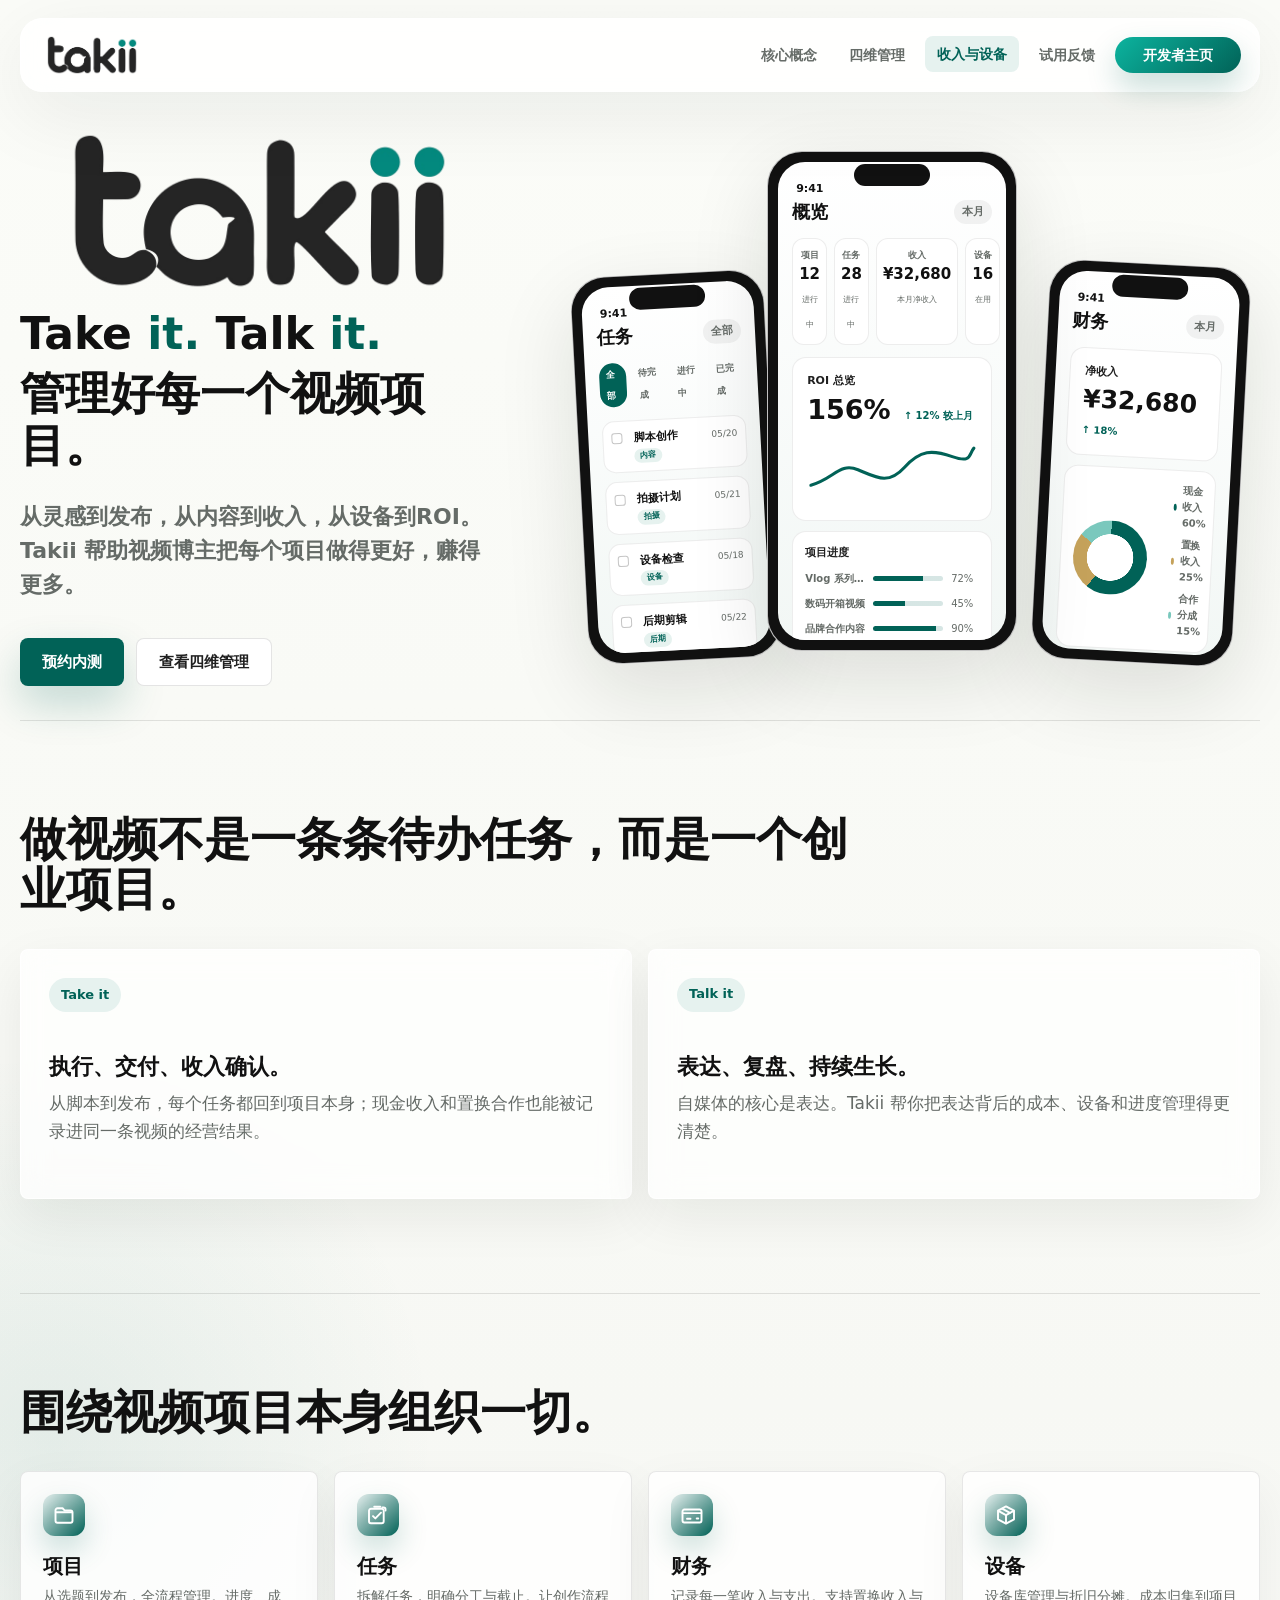
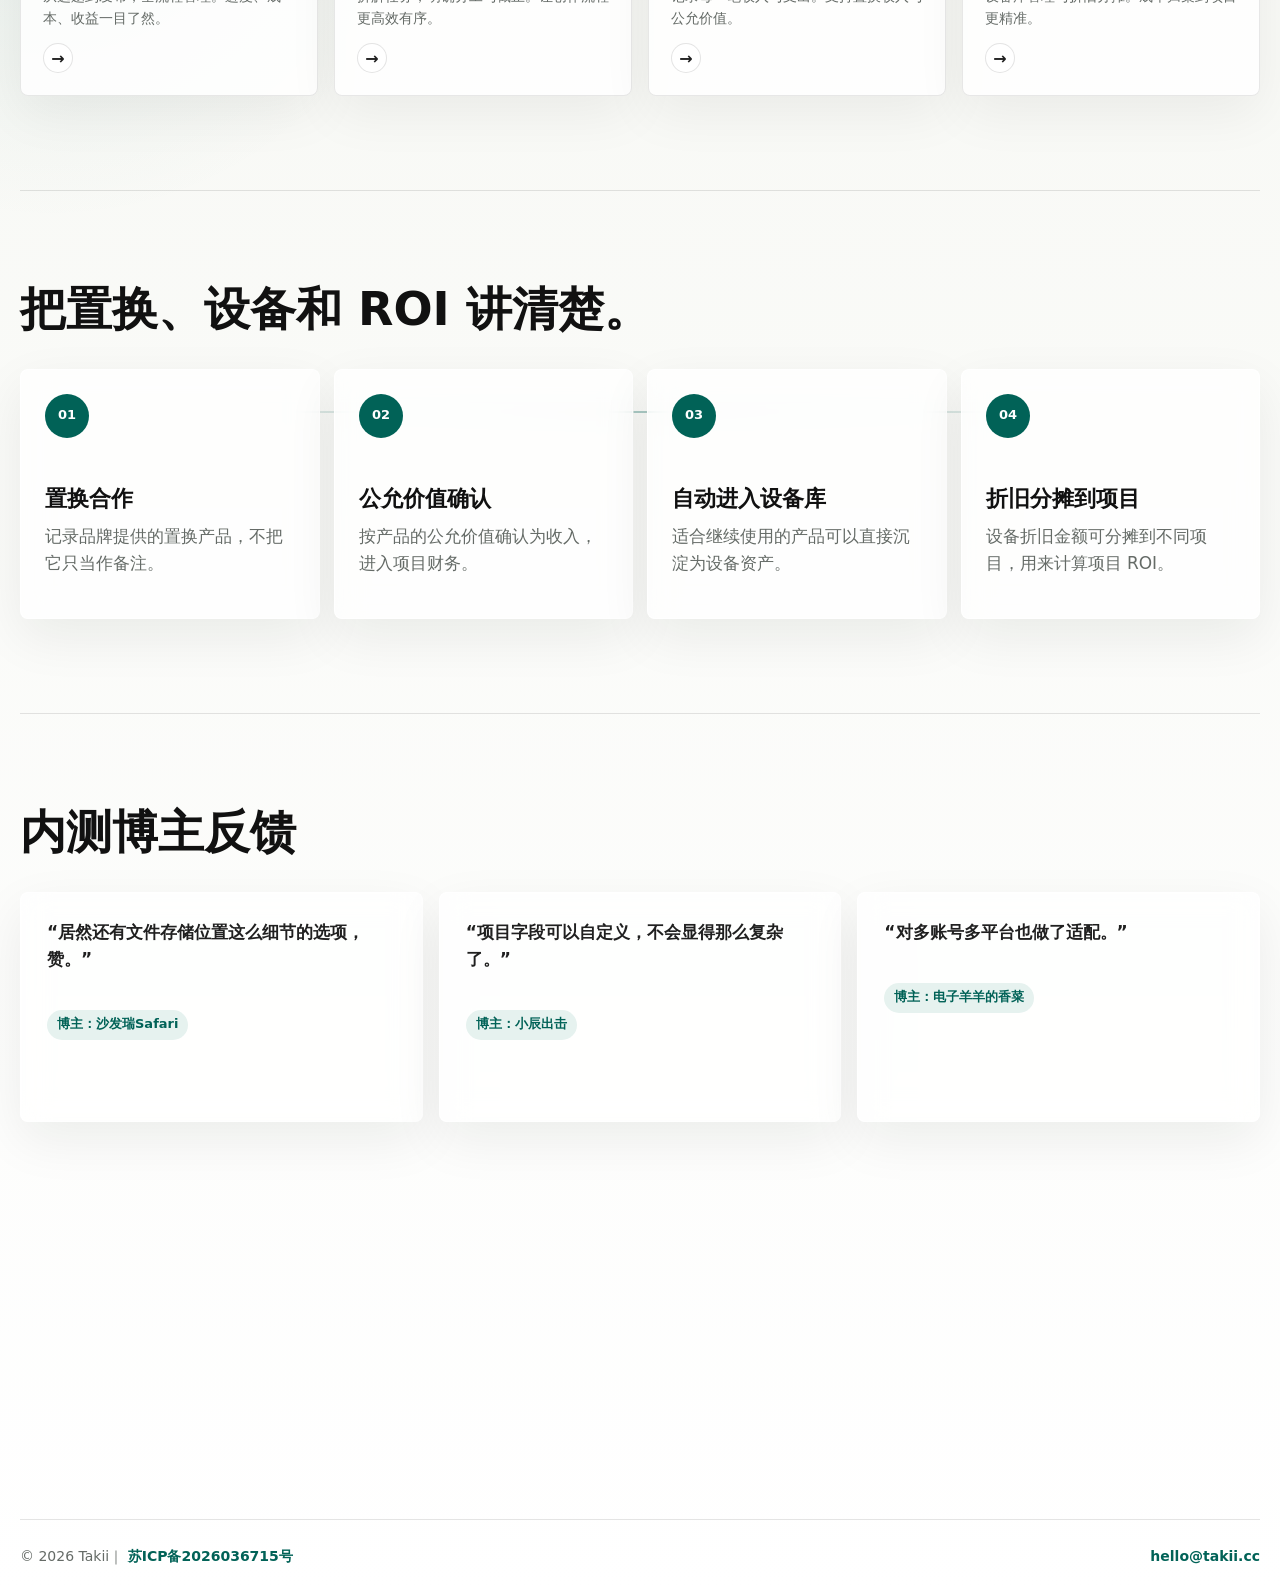
==== commit 66d590b5: "Add files via upload" ====
--- a/index.html
+++ b/index.html
@@ -281,7 +281,7 @@
     </main>
 
     <footer class="site-footer">
-      <span>© 2026 Takii｜无锡炽芒科技有限公司</span>
+      <span>© 2026 Takii｜ <a href="https://beian.miit.gov.cn/">苏ICP备2026036715号</a> </span>
       <a href="mailto:hello@takii.cc">hello@takii.cc</a>
     </footer>
   </body>
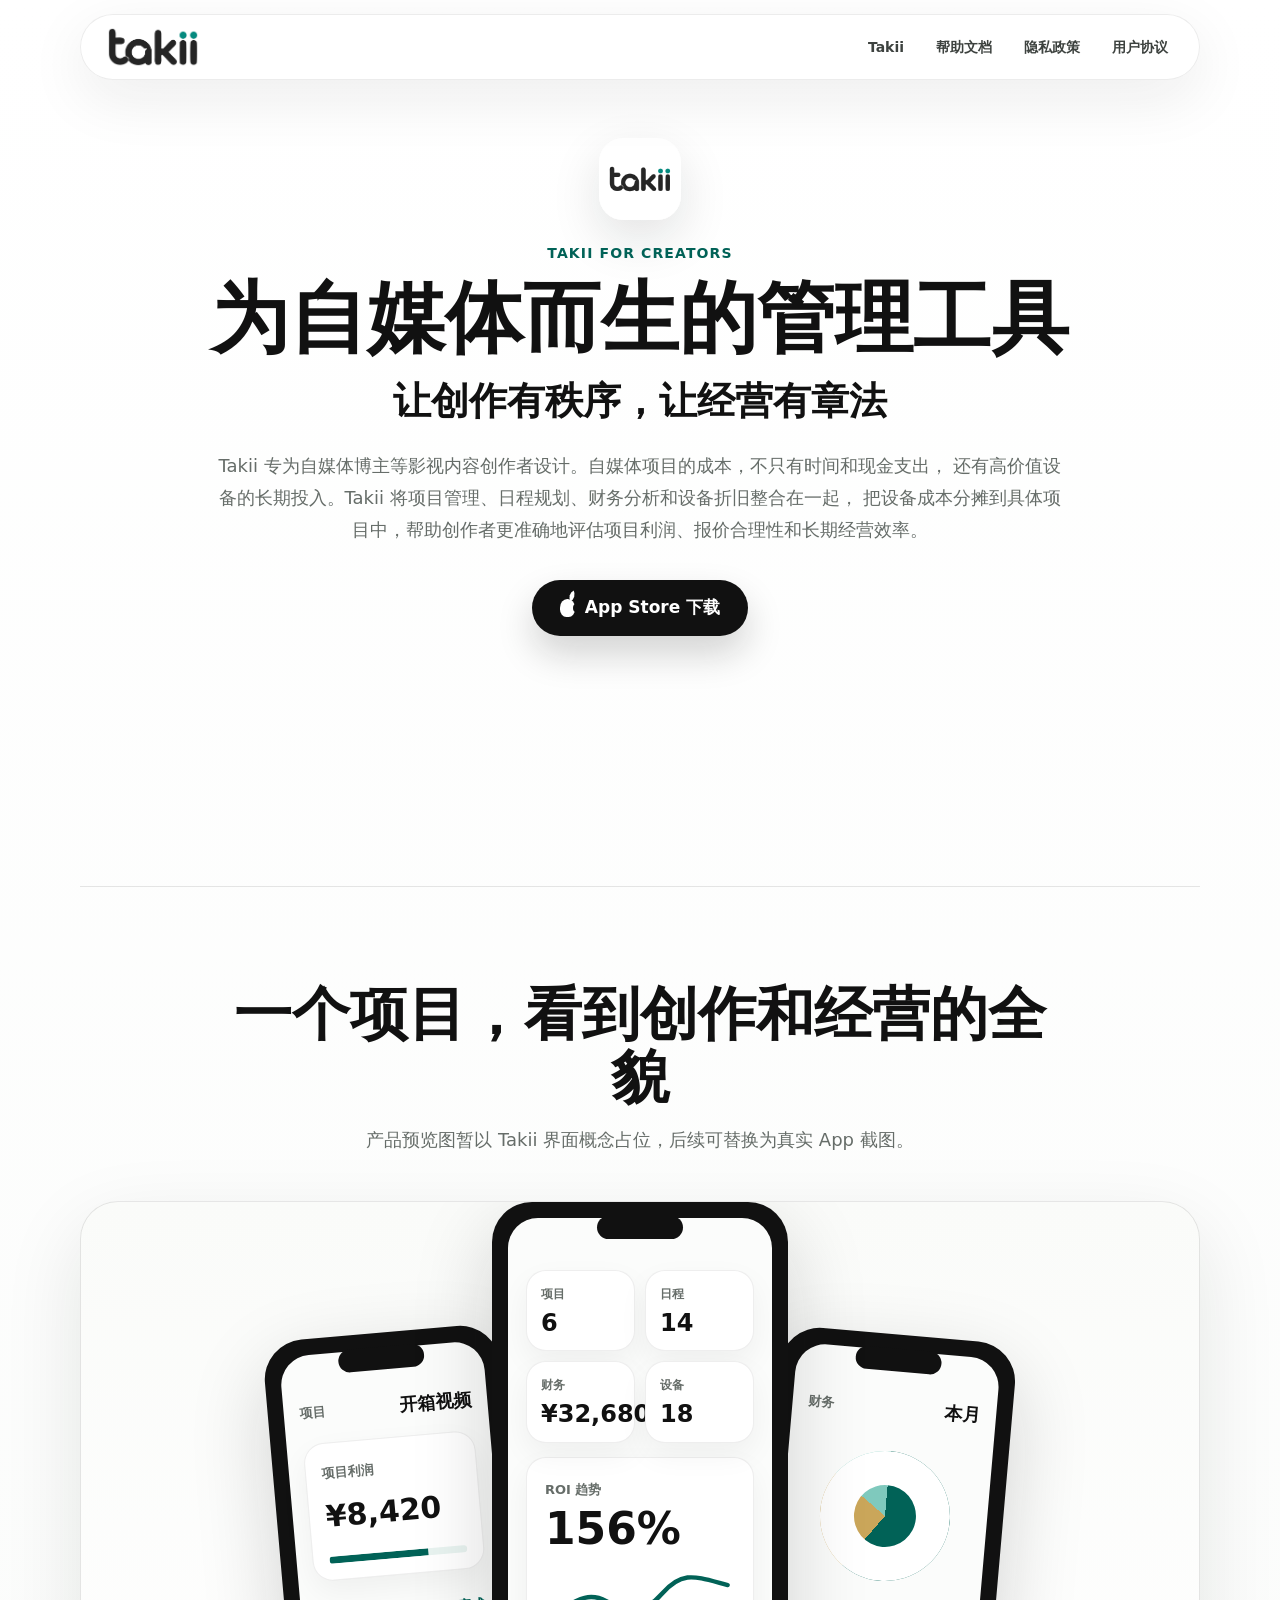
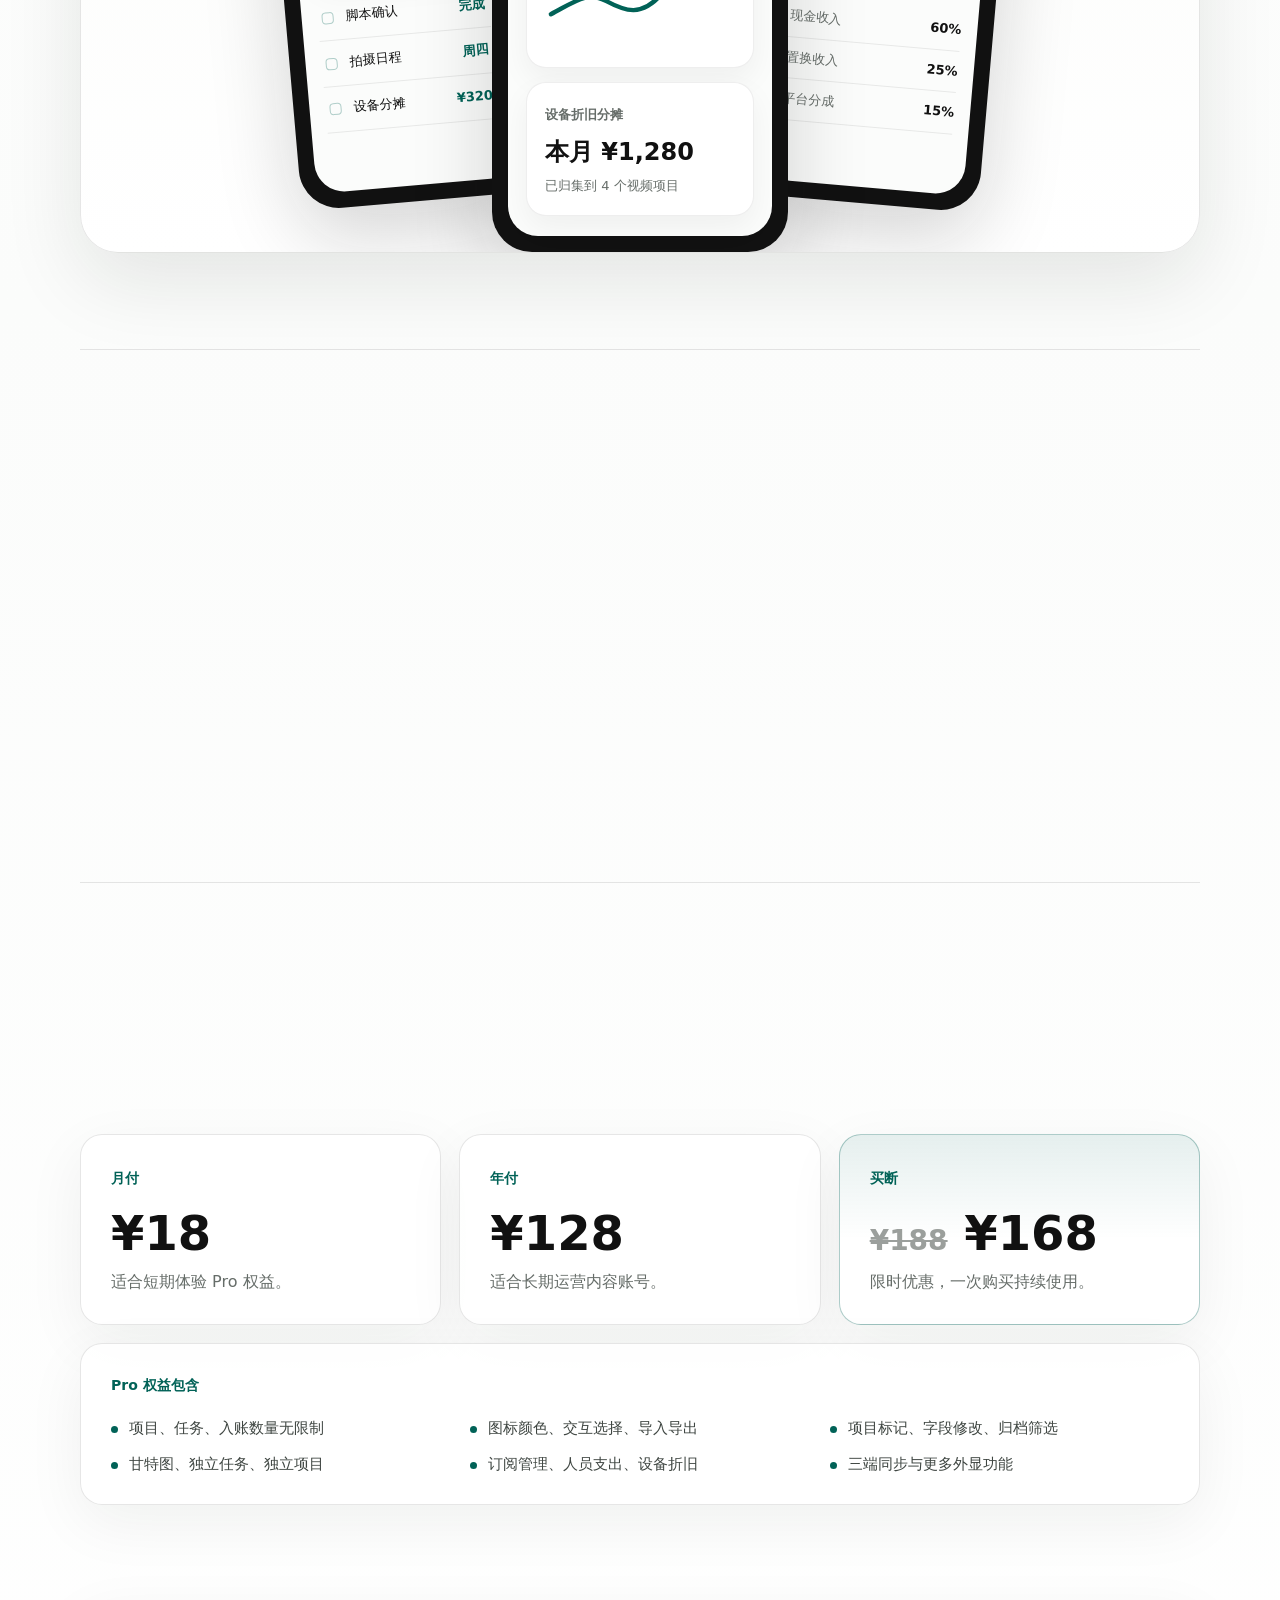
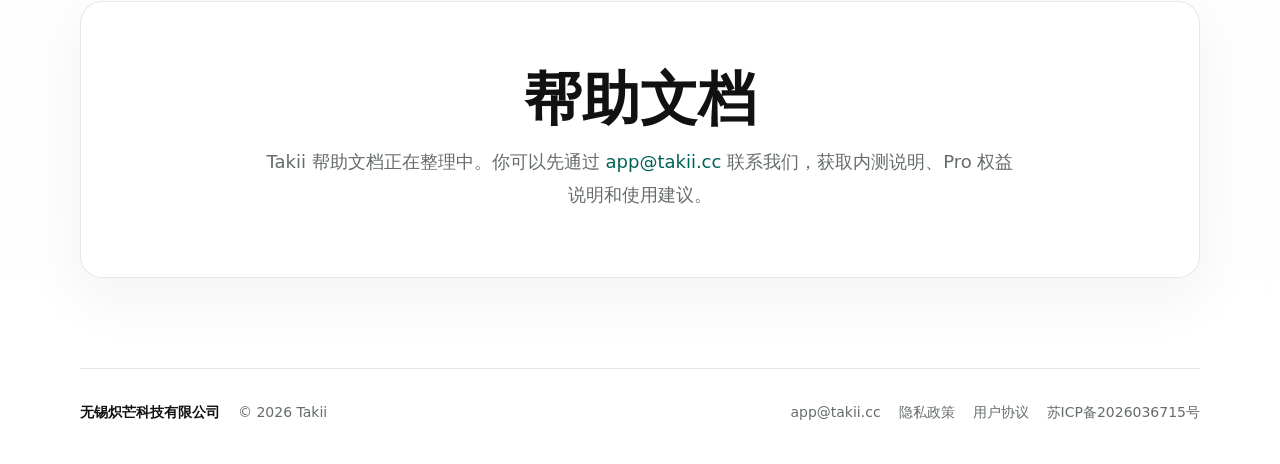
==== commit 8ae16ca3: "Add files via upload" ====
--- a/index.html
+++ b/index.html
@@ -3,286 +3,202 @@
   <head>
     <meta charset="utf-8">
     <meta name="viewport" content="width=device-width, initial-scale=1">
-    <title>Takii - 管理好每一个视频项目</title>
+    <title>Takii - 为自媒体而生的管理工具</title>
     <meta
       name="description"
-      content="Takii 是为视频博主设计的手机项目管理 App，把项目、任务、财务和设备放进同一个创作工作流。"
+      content="Takii 专为自媒体博主等影视内容创作者设计，将项目管理、日程规划、财务分析和设备折旧整合在一起。"
     >
-    <meta name="theme-color" content="#f7f8f4">
-    <meta property="og:title" content="Takii - 管理好每一个视频项目">
+    <meta name="theme-color" content="#ffffff">
+    <meta property="og:title" content="Takii - 为自媒体而生的管理工具">
     <meta
       property="og:description"
-      content="项目、任务、财务、设备四维管理，为视频博主追踪收入、置换、折旧和项目 ROI。"
+      content="让创作有秩序，让经营有章法。项目、日程、财务、设备，一起管理。"
     >
     <meta property="og:image" content="assets/takii-logo.jpg">
+    <link rel="canonical" href="https://takii.cc/">
     <link rel="icon" type="image/jpeg" href="assets/takii-logo.jpg">
     <link rel="apple-touch-icon" href="assets/takii-logo.jpg">
     <link rel="stylesheet" href="styles.css">
     <script src="script.js" defer></script>
   </head>
   <body>
-    <div class="scroll-progress" aria-hidden="true"></div>
-
     <header class="site-header" aria-label="主导航">
       <a class="brand" href="#top" aria-label="Takii 首页">
-        <img src="assets/takii-wordmark.png" alt="Takii" class="brand-logo">
+        <img src="assets/takii-wordmark.png" alt="Takii">
       </a>
       <nav class="nav-links" aria-label="页面导航">
-        <a href="#concept">核心概念</a>
-        <a href="#dimensions">四维管理</a>
-        <a href="#income">收入与设备</a>
-        <a href="#feedback">试用反馈</a>
-        <a class="nav-cta" href="https://1055job.com" target="_blank" rel="noopener noreferrer">开发者主页</a>
+        <a href="#top">Takii</a>
+        <a href="#help">帮助文档</a>
+        <a href="privacy/">隐私政策</a>
+        <a href="terms/">用户协议</a>
       </nav>
     </header>
 
     <main id="top">
       <section class="hero" aria-labelledby="hero-title">
-        <div class="hero-copy reveal">
-          <h1 id="hero-title" class="hero-wordmark">
-            <img src="assets/takii-wordmark.png" alt="Takii">
-          </h1>
-          <p class="hero-tagline">
-            Take <span>it.</span> Talk <span>it.</span>
-          </p>
-          <p class="hero-lede">管理好每一个视频项目。</p>
-          <p class="hero-text">
-            从灵感到发布，从内容到收入，从设备到ROI。<br>
-            Takii 帮助视频博主把每个项目做得更好，赚得更多。
-          </p>
-          <div class="hero-actions">
-            <a class="primary-action" href="https://ycngviq9fuh9.feishu.cn/share/base/form/shrcn54lPvvVmiJwg4l85Xyptoh" target="_blank" rel="noopener noreferrer">预约内测</a>
-            <a class="secondary-action" href="#dimensions">查看四维管理</a>
-          </div>
-        </div>
-
-        <div class="hero-product reveal" aria-label="Takii 三个手机应用画面预览">
-          <div class="phone phone-task" aria-hidden="true">
-            <div class="phone-screen task-screen">
-              <div class="mobile-status">9:41</div>
-              <div class="screen-title-row">
-                <h3>任务</h3>
-                <span>全部</span>
-              </div>
-              <div class="task-filter">
-                <span class="is-current">全部</span>
-                <span>待完成</span>
-                <span>进行中</span>
-                <span>已完成</span>
-              </div>
-              <div class="task-checklist">
-                <div><i></i><strong>脚本创作</strong><span>05/20</span><em>内容</em></div>
-                <div><i></i><strong>拍摄计划</strong><span>05/21</span><em>拍摄</em></div>
-                <div><i></i><strong>设备检查</strong><span>05/18</span><em>设备</em></div>
-                <div><i></i><strong>后期剪辑</strong><span>05/22</span><em>后期</em></div>
-                <div><i></i><strong>封面设计</strong><span>05/23</span><em>内容</em></div>
-              </div>
-              <div class="add-task">+ 添加任务</div>
+        <div class="hero-icon reveal">
+          <img src="assets/takii-logo.jpg" alt="Takii App 图标">
+        </div>
+        <p class="hero-kicker reveal">Takii for creators</p>
+        <h1 id="hero-title" class="reveal">为自媒体而生的管理工具</h1>
+        <p class="hero-slogan reveal">让创作有秩序，让经营有章法</p>
+        <p class="hero-intro reveal">
+          Takii 专为自媒体博主等影视内容创作者设计。自媒体项目的成本，不只有时间和现金支出，
+          还有高价值设备的长期投入。Takii 将项目管理、日程规划、财务分析和设备折旧整合在一起，
+          把设备成本分摊到具体项目中，帮助创作者更准确地评估项目利润、报价合理性和长期经营效率。
+        </p>
+        <div class="hero-actions reveal">
+          <button class="download-button" type="button" aria-disabled="true" data-tip="即将上线">
+            <span class="apple-mark" aria-hidden="true"></span>
+            App Store 下载
+          </button>
+        </div>
+      </section>
+
+      <section class="preview-section" aria-labelledby="preview-title">
+        <h2 id="preview-title" class="section-title reveal">一个项目，看到创作和经营的全貌</h2>
+        <p class="section-copy reveal">产品预览图暂以 Takii 界面概念占位，后续可替换为真实 App 截图。</p>
+        <div class="device-stage reveal" aria-label="Takii 产品预览图区域">
+          <div class="phone phone-left" aria-hidden="true">
+            <div class="phone-bar"></div>
+            <div class="phone-screen">
+              <div class="screen-head">
+                <span>项目</span>
+                <strong>开箱视频</strong>
+              </div>
+              <div class="progress-card">
+                <span>项目利润</span>
+                <strong>¥8,420</strong>
+                <i style="--p: 72%"></i>
+              </div>
+              <div class="list-row"><b></b><span>脚本确认</span><em>完成</em></div>
+              <div class="list-row"><b></b><span>拍摄日程</span><em>周四</em></div>
+              <div class="list-row"><b></b><span>设备分摊</span><em>¥320</em></div>
             </div>
           </div>
-
-          <div class="phone phone-overview" aria-hidden="true">
-            <div class="phone-screen overview-screen">
-              <div class="mobile-status">9:41</div>
-              <div class="screen-title-row">
-                <h3>概览</h3>
-                <span>本月</span>
-              </div>
-              <div class="overview-metrics">
-                <div><span>项目</span><strong>12</strong><small>进行中</small></div>
-                <div><span>任务</span><strong>28</strong><small>进行中</small></div>
-                <div><span>收入</span><strong>¥32,680</strong><small>本月净收入</small></div>
-                <div><span>设备</span><strong>16</strong><small>在用</small></div>
-              </div>
-              <div class="roi-card">
-                <span>ROI 总览</span>
+          <div class="phone phone-main" aria-hidden="true">
+            <div class="phone-bar"></div>
+            <div class="phone-screen">
+              <div class="dashboard-grid">
+                <article><span>项目</span><strong>6</strong></article>
+                <article><span>日程</span><strong>14</strong></article>
+                <article><span>财务</span><strong>¥32,680</strong></article>
+                <article><span>设备</span><strong>18</strong></article>
+              </div>
+              <div class="chart-card">
+                <span>ROI 趋势</span>
                 <strong>156%</strong>
-                <em>↑ 12% 较上月</em>
-                <svg viewBox="0 0 220 74" aria-hidden="true">
-                  <path d="M5 58 C35 50, 42 28, 66 38 S105 58, 126 35 S162 12, 188 21 S209 18, 216 10" />
+                <svg viewBox="0 0 260 90" aria-hidden="true">
+                  <path d="M8 70 C42 52, 58 38, 84 52 S132 74, 160 42 S204 18, 250 30" />
                 </svg>
               </div>
-              <div class="project-progress">
-                <span>项目进度</span>
-                <div><strong>Vlog 系列企划</strong><i style="--p: 72%"></i><em>72%</em></div>
-                <div><strong>数码开箱视频</strong><i style="--p: 45%"></i><em>45%</em></div>
-                <div><strong>品牌合作内容</strong><i style="--p: 90%"></i><em>90%</em></div>
+              <div class="asset-card">
+                <span>设备折旧分摊</span>
+                <strong>本月 ¥1,280</strong>
+                <p>已归集到 4 个视频项目</p>
               </div>
             </div>
           </div>
-
-          <div class="phone phone-finance" aria-hidden="true">
-            <div class="phone-screen finance-screen">
-              <div class="mobile-status">9:41</div>
-              <div class="screen-title-row">
-                <h3>财务</h3>
-                <span>本月</span>
-              </div>
-              <div class="income-summary">
-                <span>净收入</span>
-                <strong>¥32,680</strong>
-                <em>↑ 18%</em>
-              </div>
-              <div class="donut-wrap">
-                <div class="donut"></div>
-                <ul>
-                  <li><span></span>现金收入 60%</li>
-                  <li><span></span>置换收入 25%</li>
-                  <li><span></span>合作分成 15%</li>
-                </ul>
-              </div>
-              <div class="income-detail">
-                <span>收入明细</span>
-                <div><strong>品牌合作收入</strong><em>¥18,000</em></div>
-                <div><strong>置换收入（设备）</strong><em>¥8,200</em></div>
-                <div><strong>平台分成</strong><em>¥4,480</em></div>
-                <div><strong>其他收入</strong><em>¥2,000</em></div>
+          <div class="phone phone-right" aria-hidden="true">
+            <div class="phone-bar"></div>
+            <div class="phone-screen">
+              <div class="screen-head">
+                <span>财务</span>
+                <strong>本月</strong>
+              </div>
+              <div class="donut"></div>
+              <div class="money-list">
+                <p><span>现金收入</span><strong>60%</strong></p>
+                <p><span>置换收入</span><strong>25%</strong></p>
+                <p><span>平台分成</span><strong>15%</strong></p>
               </div>
             </div>
           </div>
         </div>
       </section>
 
-      <section id="concept" class="concept-section section" aria-labelledby="concept-title">
-        <div class="section-heading full-heading reveal">
-          <h2 id="concept-title">做视频不是一条条待办任务，而是一个创业项目。</h2>
-        </div>
-        <div class="concept-grid">
-          <article class="concept-card reveal">
-            <span>Take it</span>
-            <h3>执行、交付、收入确认。</h3>
-            <p>从脚本到发布，每个任务都回到项目本身；现金收入和置换合作也能被记录进同一条视频的经营结果。</p>
-          </article>
-          <article class="concept-card reveal">
-            <span>Talk it</span>
-            <h3>表达、复盘、持续生长。</h3>
-            <p>自媒体的核心是表达。Takii 帮你把表达背后的成本、设备和进度管理得更清楚。</p>
-          </article>
-        </div>
-      </section>
-
-      <section id="dimensions" class="dimensions-section section" aria-labelledby="dimensions-title">
-        <div class="section-heading full-heading reveal">
-          <h2 id="dimensions-title">围绕视频项目本身组织一切。</h2>
-        </div>
-        <div class="dimension-cards">
-          <article class="dimension-card reveal" data-dimension="project">
-            <span class="dimension-icon folder-icon" aria-hidden="true">
-              <svg viewBox="0 0 24 24" focusable="false">
-                <path d="M3.5 7.25a2 2 0 0 1 2-2h5.05l2 2.2h5.95a2 2 0 0 1 2 2v8.3a2 2 0 0 1-2 2h-13a2 2 0 0 1-2-2Z" />
-                <path d="M3.8 9.2h16.4" />
-              </svg>
-            </span>
+      <section id="features" class="features-section" aria-labelledby="features-title">
+        <h2 id="features-title" class="section-title reveal">四大功能，围绕项目本身展开</h2>
+        <div class="feature-grid">
+          <article class="feature-card reveal">
+            <span class="feature-icon" aria-hidden="true">01</span>
             <h3>项目</h3>
-            <p>从选题到发布，全流程管理。进度、成本、收益一目了然。</p>
-            <button type="button" aria-label="查看项目维度">→</button>
-          </article>
-          <article class="dimension-card reveal" data-dimension="task">
-            <span class="dimension-icon task-icon" aria-hidden="true">
-              <svg viewBox="0 0 24 24" focusable="false">
-                <path d="M5 5.8h10.7a2 2 0 0 1 2 2v10.4a2 2 0 0 1-2 2H5a2 2 0 0 1-2-2V7.8a2 2 0 0 1 2-2Z" />
-                <path d="m7 13.1 2.35 2.35L15 9.7" />
-                <path d="M16.4 4.5h1.25A1.85 1.85 0 0 1 19.5 6.35v1.25" />
-                <path d="M8.2 3.8h6.1" />
-              </svg>
-            </span>
-            <h3>任务</h3>
-            <p>拆解任务，明确分工与截止。让创作流程更高效有序。</p>
-            <button type="button" aria-label="查看任务维度">→</button>
-          </article>
-          <article class="dimension-card reveal" data-dimension="finance">
-            <span class="dimension-icon finance-icon" aria-hidden="true">
-              <svg viewBox="0 0 24 24" focusable="false">
-                <path d="M4.4 6.5h15.2a1.9 1.9 0 0 1 1.9 1.9v9.2a1.9 1.9 0 0 1-1.9 1.9H4.4a1.9 1.9 0 0 1-1.9-1.9V8.4a1.9 1.9 0 0 1 1.9-1.9Z" />
-                <path d="M2.7 10.1h18.6" />
-                <path d="M7 15.8h3.5" />
-                <path d="M16.7 15.5h1.55" />
-              </svg>
-            </span>
+            <p>从选题、脚本、拍摄到发布，把进度、成本、收入和复盘放在同一个项目里。</p>
+          </article>
+          <article class="feature-card reveal">
+            <span class="feature-icon" aria-hidden="true">02</span>
+            <h3>日程</h3>
+            <p>管理拍摄、剪辑、交付和发布节点，让多账号、多平台的内容排期更清晰。</p>
+          </article>
+          <article class="feature-card reveal">
+            <span class="feature-icon" aria-hidden="true">03</span>
             <h3>财务</h3>
-            <p>记录每一笔收入与支出。支持置换收入与公允价值。</p>
-            <button type="button" aria-label="查看财务维度">→</button>
-          </article>
-          <article class="dimension-card reveal" data-dimension="equipment">
-            <span class="dimension-icon equipment-icon" aria-hidden="true">
-              <svg viewBox="0 0 24 24" focusable="false">
-                <path d="M12 3.4 20 7.7v8.6l-8 4.3-8-4.3V7.7Z" />
-                <path d="m4.35 7.9 7.65 4.15 7.65-4.15" />
-                <path d="M12 12.1v8.2" />
-                <path d="m8.2 5.7 7.7 4.2" />
-              </svg>
-            </span>
+            <p>记录现金收入、置换合作和支出成本，帮助判断报价是否合理、项目是否赚钱。</p>
+          </article>
+          <article class="feature-card reveal">
+            <span class="feature-icon" aria-hidden="true">04</span>
             <h3>设备</h3>
-            <p>设备库管理与折旧分摊。成本归集到项目更精准。</p>
-            <button type="button" aria-label="查看设备维度">→</button>
-          </article>
-        </div>
-      </section>
-
-      <section id="income" class="income-section section" aria-labelledby="income-title">
-        <div class="section-heading full-heading reveal">
-          <h2 id="income-title">把置换、设备和 ROI 讲清楚。</h2>
-        </div>
-        <div class="flow-board reveal" aria-label="收入与设备流程">
-          <article class="flow-card">
-            <span>01</span>
-            <h3>置换合作</h3>
-            <p>记录品牌提供的置换产品，不把它只当作备注。</p>
-          </article>
-          <article class="flow-card">
-            <span>02</span>
-            <h3>公允价值确认</h3>
-            <p>按产品的公允价值确认为收入，进入项目财务。</p>
-          </article>
-          <article class="flow-card">
-            <span>03</span>
-            <h3>自动进入设备库</h3>
-            <p>适合继续使用的产品可以直接沉淀为设备资产。</p>
-          </article>
-          <article class="flow-card">
-            <span>04</span>
-            <h3>折旧分摊到项目</h3>
-            <p>设备折旧金额可分摊到不同项目，用来计算项目 ROI。</p>
-          </article>
-        </div>
-      </section>
-
-      <section id="feedback" class="feedback-section section" aria-labelledby="feedback-title">
-        <div class="section-heading full-heading reveal">
-          <h2 id="feedback-title">内测博主反馈</h2>
-        </div>
-        <div class="testimonial-grid">
-          <article class="testimonial-card reveal">
-            <p>“居然还有文件存储位置这么细节的选项，赞。”</p>
-            <span>博主：沙发瑞Safari</span>
-          </article>
-          <article class="testimonial-card reveal">
-            <p>“项目字段可以自定义，不会显得那么复杂了。”</p>
-            <span>博主：小辰出击</span>
-          </article>
-          <article class="testimonial-card reveal">
-            <p>“对多账号多平台也做了适配。”</p>
-            <span>博主：电子羊羊的香菜</span>
-          </article>
-        </div>
-      </section>
-
-      <section id="waitlist" class="waitlist-section" aria-labelledby="waitlist-title">
-        <div class="waitlist-card reveal">
-          <img src="assets/takii-logo.jpg" alt="Takii" class="waitlist-logo">
-          <div>
-            <p class="eyebrow">Early access</p>
-            <h2 id="waitlist-title">预约 Takii 内测。</h2>
-            <p>欢迎大小博主申请内测资格！参与内测可继承 Pro 权益。</p>
-          </div>
-          <a class="primary-action" href="https://ycngviq9fuh9.feishu.cn/share/base/form/shrcn54lPvvVmiJwg4l85Xyptoh" target="_blank" rel="noopener noreferrer">预约内测</a>
-        </div>
+            <p>管理相机、灯光、收音等高价值设备，将折旧分摊到具体项目中计算长期 ROI。</p>
+          </article>
+        </div>
+      </section>
+
+      <section id="pro" class="pricing-section" aria-labelledby="pricing-title">
+        <div class="section-heading reveal">
+          <h2 id="pricing-title" class="section-title">Takii Pro</h2>
+          <p class="section-copy">为认真经营账号的创作者准备。当前买断享 168 元限时优惠。</p>
+        </div>
+        <div class="pricing-grid">
+          <article class="price-card reveal">
+            <span>月付</span>
+            <h3>¥18</h3>
+            <p>适合短期体验 Pro 权益。</p>
+          </article>
+          <article class="price-card reveal">
+            <span>年付</span>
+            <h3>¥128</h3>
+            <p>适合长期运营内容账号。</p>
+          </article>
+          <article class="price-card price-card-highlight reveal">
+            <span>买断</span>
+            <h3><del>¥188</del> ¥168</h3>
+            <p>限时优惠，一次购买持续使用。</p>
+          </article>
+        </div>
+        <div class="pro-benefits reveal">
+          <span>Pro 权益包含</span>
+          <ul>
+            <li>项目、任务、入账数量无限制</li>
+            <li>图标颜色、交互选择、导入导出</li>
+            <li>项目标记、字段修改、归档筛选</li>
+            <li>甘特图、独立任务、独立项目</li>
+            <li>订阅管理、人员支出、设备折旧</li>
+            <li>三端同步与更多外显功能</li>
+          </ul>
+        </div>
+      </section>
+
+      <section id="help" class="help-section" aria-labelledby="help-title">
+        <h2 id="help-title" class="section-title reveal">帮助文档</h2>
+        <p class="section-copy reveal">
+          Takii 帮助文档正在整理中。你可以先通过
+          <a href="mailto:app@takii.cc">app@takii.cc</a>
+          联系我们，获取内测说明、Pro 权益说明和使用建议。
+        </p>
       </section>
     </main>
 
     <footer class="site-footer">
-      <span>© 2026 Takii｜ <a href="https://beian.miit.gov.cn/">苏ICP备2026036715号</a> </span>
-      <a href="mailto:hello@takii.cc">hello@takii.cc</a>
+      <div>
+        <strong>无锡炽芒科技有限公司</strong>
+        <span>© 2026 Takii</span>
+      </div>
+      <nav aria-label="页脚链接">
+        <a href="mailto:app@takii.cc">app@takii.cc</a>
+        <a href="privacy/">隐私政策</a>
+        <a href="terms/">用户协议</a>
+        <a href="https://beian.miit.gov.cn/#/Integrated/index" target="_blank" rel="noopener noreferrer">苏ICP备2026036715号</a>
+      </nav>
     </footer>
   </body>
 </html>
--- a/styles.css
+++ b/styles.css
@@ -1,19 +1,15 @@
 :root {
   color-scheme: light;
-  --bg: #f7f8f4;
+  --bg: #ffffff;
   --surface: #ffffff;
-  --surface-soft: rgba(255, 255, 255, 0.72);
-  --ink: #202020;
-  --ink-strong: #111111;
-  --muted: #656b67;
-  --line: rgba(32, 32, 32, 0.12);
+  --surface-soft: #f6f7f5;
+  --ink: #111111;
+  --muted: #666d69;
+  --line: rgba(17, 17, 17, 0.1);
   --brand: #016257;
-  --brand-soft: #e6f2ef;
-  --brand-tint: rgba(1, 98, 87, 0.1);
-  --blue: #3a7ccf;
-  --gold: #c58b2b;
-  --shadow: 0 28px 80px rgba(16, 24, 20, 0.12);
-  --radius: 8px;
+  --brand-soft: #e8f3f0;
+  --shadow: 0 28px 80px rgba(20, 28, 24, 0.1);
+  --radius: 22px;
 }
 
 * {
@@ -30,9 +26,7 @@
   min-width: 320px;
   margin: 0;
   overflow-x: hidden;
-  background:
-    radial-gradient(circle at 4% 45%, rgba(1, 98, 87, 0.08), transparent 18%),
-    linear-gradient(180deg, #fbfcf8 0%, var(--bg) 44%, #ffffff 100%);
+  background: linear-gradient(180deg, #ffffff 0%, #fbfcfb 52%, #ffffff 100%);
   color: var(--ink);
   font-family:
     Inter, ui-sans-serif, system-ui, -apple-system, BlinkMacSystemFont, "Segoe UI",
@@ -49,13 +43,8 @@
   text-decoration: none;
 }
 
-button,
-input {
+button {
   font: inherit;
-}
-
-button {
-  cursor: pointer;
 }
 
 img {
@@ -65,72 +54,64 @@
   user-select: none;
 }
 
-.scroll-progress {
-  position: fixed;
-  top: 0;
-  left: 0;
-  z-index: 50;
-  width: 100%;
-  height: 3px;
-  pointer-events: none;
-}
-
-.scroll-progress::before {
-  display: block;
-  width: calc(var(--scroll, 0) * 100%);
-  height: 100%;
-  content: "";
-  background: var(--brand);
+h1,
+h2,
+h3,
+p {
+  margin-top: 0;
+}
+
+.site-header,
+main,
+.site-footer {
+  width: min(1120px, calc(100% - 40px));
+  margin: 0 auto;
 }
 
 .site-header {
   position: sticky;
-  top: 0;
-  z-index: 30;
+  top: 14px;
+  z-index: 20;
   display: flex;
   align-items: center;
   justify-content: space-between;
-  width: min(1280px, calc(100% - 40px));
-  height: 74px;
-  margin: 18px auto 0;
+  min-height: 66px;
+  margin-top: 14px;
   padding: 0 18px;
   background: rgba(255, 255, 255, 0.82);
-  border: 1px solid rgba(255, 255, 255, 0.84);
-  border-radius: 22px;
-  box-shadow: 0 20px 80px rgba(16, 24, 20, 0.08);
+  border: 1px solid rgba(17, 17, 17, 0.08);
+  border-radius: 999px;
+  box-shadow: 0 18px 60px rgba(20, 28, 24, 0.08);
   backdrop-filter: blur(18px);
 }
 
 .brand {
   display: inline-flex;
   align-items: center;
-  min-width: 106px;
-}
-
-.brand-logo {
-  width: 106px;
+  width: 108px;
+}
+
+.brand img {
+  width: 108px;
   height: 42px;
   object-fit: contain;
-  object-position: center;
-  border-radius: var(--radius);
 }
 
 .nav-links {
   display: flex;
   align-items: center;
-  gap: 8px;
+  gap: 6px;
 }
 
 .nav-links a {
   display: inline-flex;
   align-items: center;
-  justify-content: center;
   min-height: 36px;
-  padding: 0 12px;
-  color: var(--muted);
-  border-radius: var(--radius);
+  padding: 0 13px;
+  color: #3d423f;
+  border-radius: 999px;
   font-size: 14px;
-  font-weight: 700;
+  font-weight: 720;
   transition:
     background 180ms ease,
     color 180ms ease,
@@ -144,893 +125,638 @@
   transform: translateY(-1px);
 }
 
-.nav-links .nav-cta {
-  min-width: 126px;
-  background: linear-gradient(135deg, #0cb49f, var(--brand));
-  color: #ffffff;
-  border-radius: 999px;
-  box-shadow: 0 14px 30px rgba(1, 98, 87, 0.22);
-}
-
-.nav-links .nav-cta:hover,
-.nav-links .nav-cta.is-active {
-  background: var(--brand);
-  color: #ffffff;
-}
-
-.hero,
-.section,
-.waitlist-section,
-.site-footer {
-  width: min(1280px, calc(100% - 40px));
-  margin: 0 auto;
-}
-
 .hero {
-  display: grid;
-  grid-template-columns: minmax(380px, 0.78fr) minmax(620px, 1.18fr);
-  gap: 36px;
-  align-items: center;
-  min-height: 0;
-  padding: 32px 0 34px;
-}
-
-.has-js .reveal {
-  opacity: 0;
-  transform: translateY(28px);
-  transition:
-    opacity 680ms ease,
-    transform 680ms ease;
-}
-
-.has-js .reveal.is-visible {
-  opacity: 1;
-  transform: translateY(0);
-}
-
-.eyebrow {
-  margin: 0 0 16px;
-  color: var(--brand);
-  font-size: 13px;
-  font-weight: 820;
-  line-height: 1.2;
-  text-transform: uppercase;
-}
-
-h1,
-h2,
-h3,
-p {
-  margin-top: 0;
-}
-
-h2 {
-  margin-bottom: 18px;
-  color: var(--ink-strong);
-  font-size: 46px;
-  font-weight: 820;
-  line-height: 1.08;
-}
-
-h3 {
-  margin-bottom: 10px;
-  color: var(--ink-strong);
-  font-size: 22px;
-  font-weight: 800;
-  line-height: 1.22;
-}
-
-.hero-text,
-.section-heading p:last-child,
-.concept-card p,
-.flow-card p,
-.waitlist-card p {
-  color: var(--muted);
-  font-size: 17px;
-}
-
-.hero-text {
-  max-width: 620px;
-  margin-bottom: 36px;
-  font-size: 22px;
-  font-weight: 650;
-  line-height: 1.55;
-}
-
-.hero-wordmark {
-  width: min(540px, 100%);
-  height: 174px;
-  margin: 0 0 12px;
+  min-height: calc(100vh - 94px);
+  padding: 58px 0 64px;
+  text-align: center;
+}
+
+.hero-icon {
+  display: inline-flex;
+  width: 82px;
+  height: 82px;
+  margin-bottom: 22px;
   overflow: hidden;
-}
-
-.hero-wordmark img {
+  background: #ffffff;
+  border-radius: 24px;
+  box-shadow: 0 18px 50px rgba(20, 28, 24, 0.12);
+}
+
+.hero-icon img {
   width: 100%;
   height: 100%;
-  object-fit: contain;
-  object-position: center;
-}
-
-.hero-tagline {
-  margin-bottom: 10px;
-  color: var(--ink-strong);
-  font-size: 44px;
+  object-fit: cover;
+}
+
+.hero-kicker {
+  margin-bottom: 14px;
+  color: var(--brand);
+  font-size: 14px;
   font-weight: 820;
-  line-height: 1.08;
-}
-
-.hero-tagline span {
-  color: var(--brand);
-}
-
-.hero-lede {
-  max-width: 680px;
-  margin-bottom: 28px;
-  color: var(--ink-strong);
-  font-size: 45px;
-  font-weight: 840;
-  line-height: 1.16;
+  letter-spacing: 0.08em;
+  text-transform: uppercase;
+}
+
+.hero h1 {
+  max-width: 1080px;
+  margin: 0 auto 18px;
+  font-size: clamp(46px, 7.1vw, 78px);
+  font-weight: 860;
+  line-height: 1.05;
+}
+
+.hero-slogan {
+  margin-bottom: 24px;
+  font-size: clamp(23px, 3.4vw, 38px);
+  font-weight: 760;
+  line-height: 1.25;
+}
+
+.hero-intro {
+  max-width: 860px;
+  margin: 0 auto 34px;
+  color: var(--muted);
+  font-size: 18px;
+  line-height: 1.78;
 }
 
 .hero-actions {
   display: flex;
-  flex-wrap: wrap;
-  gap: 12px;
-}
-
-.primary-action,
-.secondary-action {
+  justify-content: center;
+}
+
+.download-button {
+  position: relative;
   display: inline-flex;
   align-items: center;
   justify-content: center;
-  min-height: 48px;
-  padding: 0 22px;
-  border-radius: var(--radius);
-  font-size: 15px;
-  font-weight: 760;
+  gap: 10px;
+  min-height: 56px;
+  padding: 0 28px;
+  background: #111111;
+  color: #ffffff;
+  border: 0;
+  border-radius: 999px;
+  box-shadow: 0 18px 36px rgba(17, 17, 17, 0.18);
+  cursor: not-allowed;
+  font-size: 17px;
+  font-weight: 780;
+}
+
+.download-button::after {
+  position: absolute;
+  top: calc(100% + 12px);
+  left: 50%;
+  width: max-content;
+  padding: 8px 12px;
+  background: #111111;
+  color: #ffffff;
+  border-radius: 999px;
+  content: attr(data-tip);
+  font-size: 13px;
+  font-weight: 700;
+  opacity: 0;
+  pointer-events: none;
+  transform: translate(-50%, -6px);
   transition:
-    transform 180ms ease,
-    box-shadow 180ms ease,
-    background 180ms ease;
-}
-
-.primary-action {
-  background: var(--brand);
-  color: #ffffff;
-  box-shadow: 0 18px 42px rgba(1, 98, 87, 0.22);
-}
-
-.secondary-action {
-  background: var(--surface);
-  color: var(--ink);
+    opacity 180ms ease,
+    transform 180ms ease;
+}
+
+.download-button:hover::after,
+.download-button:focus-visible::after {
+  opacity: 1;
+  transform: translate(-50%, 0);
+}
+
+.apple-mark {
+  position: relative;
+  display: inline-block;
+  width: 15px;
+  height: 18px;
+  background: #ffffff;
+  border-radius: 48% 48% 42% 42%;
+}
+
+.apple-mark::before {
+  position: absolute;
+  top: -7px;
+  left: 8px;
+  width: 8px;
+  height: 8px;
+  background: #ffffff;
+  border-radius: 8px 0 8px 0;
+  content: "";
+  transform: rotate(-28deg);
+}
+
+.apple-mark::after {
+  position: absolute;
+  top: 5px;
+  right: -4px;
+  width: 6px;
+  height: 8px;
+  background: #111111;
+  border-radius: 50%;
+  content: "";
+}
+
+.preview-section,
+.features-section,
+.pricing-section,
+.help-section {
+  padding: 96px 0;
+  border-top: 1px solid var(--line);
+}
+
+.section-title {
+  max-width: 820px;
+  margin: 0 auto 16px;
+  text-align: center;
+  font-size: clamp(34px, 5vw, 58px);
+  font-weight: 850;
+  line-height: 1.08;
+}
+
+.section-copy {
+  max-width: 760px;
+  margin: 0 auto 44px;
+  color: var(--muted);
+  text-align: center;
+  font-size: 18px;
+  line-height: 1.8;
+}
+
+.device-stage {
+  position: relative;
+  display: flex;
+  align-items: center;
+  justify-content: center;
+  min-height: 580px;
+  overflow: hidden;
+  background: linear-gradient(180deg, #fafbf9, #ffffff);
   border: 1px solid var(--line);
-}
-
-.primary-action:hover,
-.secondary-action:hover {
-  transform: translateY(-2px);
-  box-shadow: 0 22px 54px rgba(16, 24, 20, 0.15);
-}
-
-.hero-product {
+  border-radius: 38px;
+  box-shadow: var(--shadow);
+}
+
+.phone {
   position: relative;
-  min-height: 508px;
-  overflow: visible;
-  background: transparent;
-  perspective: 1200px;
-}
-
-.phone {
+  flex: 0 0 auto;
+  width: 236px;
+  min-height: 470px;
+  padding: 16px;
+  background: #111111;
+  border-radius: 40px;
+  box-shadow: 0 28px 80px rgba(17, 17, 17, 0.18);
+}
+
+.phone-main {
+  z-index: 2;
+  width: 296px;
+  min-height: 560px;
+}
+
+.phone-left {
+  margin-right: -22px;
+  transform: rotate(-5deg) translateY(40px);
+}
+
+.phone-right {
+  margin-left: -22px;
+  transform: rotate(5deg) translateY(42px);
+}
+
+.phone-bar {
   position: absolute;
-  background: #111111;
-  border: 1px solid rgba(255, 255, 255, 0.74);
-  border-radius: 35px;
-  box-shadow: var(--shadow);
-}
-
-.phone::before {
-  position: absolute;
-  top: 12px;
+  top: 14px;
   left: 50%;
-  z-index: 3;
-  width: 76px;
-  height: 22px;
-  content: "";
+  z-index: 2;
+  width: 86px;
+  height: 23px;
   background: #111111;
   border-radius: 999px;
   transform: translateX(-50%);
 }
 
 .phone-screen {
-  position: absolute;
-  inset: 10px;
-  overflow: hidden;
-  padding: 38px 14px 14px;
-  background:
-    linear-gradient(180deg, #ffffff 0%, #f2f7f5 100%);
-  border-radius: 27px;
-}
-
-.phone-task {
-  top: 122px;
-  left: 44px;
-  z-index: 1;
-  width: 194px;
-  height: 388px;
-  transform: rotate(-3deg);
-}
-
-.phone-overview {
-  top: 0;
-  left: 232px;
-  z-index: 3;
-  width: 250px;
-  height: 500px;
-}
-
-.phone-finance {
-  top: 112px;
-  right: 18px;
-  z-index: 2;
-  width: 202px;
-  height: 400px;
-  transform: rotate(3deg);
-}
-
-.mobile-status {
-  position: absolute;
-  top: 18px;
-  left: 18px;
-  color: var(--ink-strong);
-  font-size: 11px;
-  font-weight: 780;
-}
-
-.screen-title-row {
+  min-height: 438px;
+  padding: 44px 16px 18px;
+  background: #fbfcfb;
+  border-radius: 30px;
+}
+
+.phone-main .phone-screen {
+  min-height: 528px;
+  padding: 52px 18px 20px;
+}
+
+.screen-head {
   display: flex;
   align-items: center;
   justify-content: space-between;
+  margin-bottom: 16px;
+}
+
+.screen-head span,
+.progress-card span,
+.chart-card span,
+.asset-card span {
+  color: var(--muted);
+  font-size: 13px;
+  font-weight: 760;
+}
+
+.screen-head strong {
+  font-size: 18px;
+}
+
+.progress-card,
+.chart-card,
+.asset-card,
+.dashboard-grid article {
+  background: #ffffff;
+  border: 1px solid rgba(17, 17, 17, 0.07);
+  border-radius: 20px;
+  box-shadow: 0 12px 30px rgba(20, 28, 24, 0.05);
+}
+
+.progress-card {
+  padding: 16px;
   margin-bottom: 14px;
-  color: var(--muted);
-  font-size: 11px;
-  font-weight: 760;
-}
-
-.screen-title-row h3 {
-  margin-bottom: 0;
-  font-size: 18px;
-}
-
-.screen-title-row span {
-  min-height: 24px;
-  padding: 0 8px;
-  background: rgba(32, 32, 32, 0.06);
+}
+
+.progress-card strong {
+  display: block;
+  margin: 8px 0 16px;
+  font-size: 30px;
+}
+
+.progress-card i {
+  display: block;
+  height: 7px;
+  overflow: hidden;
+  background: var(--brand-soft);
   border-radius: 999px;
-  line-height: 24px;
-}
-
-.task-filter {
-  display: flex;
-  gap: 5px;
-  margin-bottom: 14px;
-  color: var(--muted);
-  font-size: 9px;
-  font-weight: 740;
-}
-
-.task-filter span {
-  min-height: 22px;
-  padding: 0 7px;
-  border-radius: 999px;
-  line-height: 22px;
-}
-
-.task-filter .is-current {
+}
+
+.progress-card i::before {
+  display: block;
+  width: var(--p);
+  height: 100%;
   background: var(--brand);
-  color: #ffffff;
-}
-
-.task-checklist {
+  content: "";
+}
+
+.list-row {
   display: grid;
-  gap: 9px;
-}
-
-.task-checklist div {
-  position: relative;
-  display: grid;
-  grid-template-columns: 14px minmax(0, 1fr) auto;
+  grid-template-columns: 16px 1fr auto;
   gap: 8px;
   align-items: center;
-  min-height: 44px;
-  padding: 8px;
-  background: #ffffff;
-  border: 1px solid rgba(32, 32, 32, 0.08);
-  border-radius: 12px;
-}
-
-.task-checklist i {
-  width: 11px;
-  height: 11px;
-  border: 1px solid rgba(32, 32, 32, 0.26);
-  border-radius: 3px;
-}
-
-.task-checklist strong {
-  min-width: 0;
-  overflow: hidden;
-  color: var(--ink-strong);
-  font-size: 11px;
-  text-overflow: ellipsis;
-  white-space: nowrap;
-}
-
-.task-checklist span {
-  color: var(--muted);
-  font-size: 9px;
-}
-
-.task-checklist em {
-  grid-column: 2;
-  justify-self: start;
-  margin-top: -6px;
-  padding: 1px 6px;
-  background: var(--brand-soft);
+  padding: 12px 4px;
+  border-bottom: 1px solid rgba(17, 17, 17, 0.08);
+  font-size: 13px;
+}
+
+.list-row b {
+  width: 12px;
+  height: 12px;
+  border: 1.5px solid rgba(1, 98, 87, 0.3);
+  border-radius: 4px;
+}
+
+.list-row em {
   color: var(--brand);
-  border-radius: 999px;
-  font-size: 8px;
   font-style: normal;
   font-weight: 760;
 }
 
-.add-task {
-  margin-top: 12px;
-  color: var(--ink);
-  font-size: 11px;
-  font-weight: 740;
-}
-
-.overview-metrics {
+.dashboard-grid {
   display: grid;
-  grid-template-columns: repeat(4, 1fr);
-  gap: 7px;
-  margin-bottom: 12px;
-}
-
-.overview-metrics div {
-  min-height: 74px;
-  padding: 9px 6px;
-  background: #ffffff;
-  border: 1px solid rgba(32, 32, 32, 0.08);
-  border-radius: 12px;
-  text-align: center;
-}
-
-.overview-metrics span {
+  grid-template-columns: repeat(2, minmax(0, 1fr));
+  gap: 10px;
+  margin-bottom: 14px;
+}
+
+.dashboard-grid article {
+  padding: 14px;
+}
+
+.dashboard-grid span {
   display: block;
-  margin-bottom: 4px;
-  color: var(--muted);
-  font-size: 9px;
+  color: var(--muted);
+  font-size: 12px;
   font-weight: 760;
 }
 
-.overview-metrics strong {
+.dashboard-grid strong {
   display: block;
-  color: var(--ink-strong);
-  font-size: 15px;
-  line-height: 1.15;
-}
-
-.overview-metrics small {
-  color: var(--muted);
-  font-size: 8px;
-}
-
-.roi-card,
-.project-progress,
-.income-detail,
-.income-summary,
-.donut-wrap {
-  background: #ffffff;
-  border: 1px solid rgba(32, 32, 32, 0.08);
-  border-radius: 14px;
-}
-
-.roi-card {
-  position: relative;
-  padding: 14px;
-  margin-bottom: 10px;
-}
-
-.roi-card span,
-.project-progress > span,
-.income-detail > span,
-.income-summary span {
+  margin-top: 6px;
+  font-size: 24px;
+  line-height: 1.1;
+}
+
+.chart-card {
+  padding: 18px;
+  margin-bottom: 14px;
+}
+
+.chart-card strong {
   display: block;
-  margin-bottom: 6px;
-  color: var(--ink);
-  font-size: 11px;
-  font-weight: 780;
-}
-
-.roi-card strong {
-  display: inline-block;
-  margin-right: 8px;
-  color: var(--ink-strong);
-  font-size: 27px;
+  margin-top: 6px;
+  font-size: 44px;
   line-height: 1;
 }
 
-.roi-card em,
-.income-summary em {
-  color: var(--brand);
-  font-size: 10px;
-  font-style: normal;
-  font-weight: 780;
-}
-
-.roi-card svg {
-  display: block;
+.chart-card svg {
   width: 100%;
-  height: 74px;
-  margin-top: 6px;
-}
-
-.roi-card path {
+  height: 90px;
+}
+
+.chart-card path {
   fill: none;
   stroke: var(--brand);
   stroke-linecap: round;
-  stroke-width: 4;
-}
-
-.project-progress {
-  padding: 12px;
-}
-
-.project-progress div {
+  stroke-width: 6;
+}
+
+.asset-card {
+  padding: 18px;
+}
+
+.asset-card strong {
+  display: block;
+  margin-top: 6px;
+  font-size: 24px;
+}
+
+.asset-card p {
+  margin: 5px 0 0;
+  color: var(--muted);
+  font-size: 13px;
+}
+
+.donut {
+  width: 130px;
+  height: 130px;
+  margin: 28px auto 22px;
+  background: conic-gradient(var(--brand) 0 60%, #caa65a 60% 85%, #7fc9bd 85% 100%);
+  border-radius: 50%;
+  box-shadow: inset 0 0 0 34px #ffffff;
+}
+
+.money-list p {
+  display: flex;
+  justify-content: space-between;
+  margin: 0;
+  padding: 10px 0;
+  border-bottom: 1px solid rgba(17, 17, 17, 0.08);
+  color: var(--muted);
+  font-size: 13px;
+}
+
+.money-list strong {
+  color: var(--ink);
+}
+
+.feature-grid,
+.pricing-grid {
   display: grid;
-  grid-template-columns: minmax(0, 1fr) 70px 28px;
-  gap: 8px;
+  grid-template-columns: repeat(4, minmax(0, 1fr));
+  gap: 18px;
+}
+
+.feature-card,
+.price-card,
+.pro-benefits,
+.help-section {
+  background: rgba(255, 255, 255, 0.82);
+  border: 1px solid var(--line);
+  border-radius: var(--radius);
+  box-shadow: 0 18px 60px rgba(20, 28, 24, 0.06);
+}
+
+.feature-card {
+  min-height: 250px;
+  padding: 28px;
+}
+
+.feature-icon {
+  display: inline-flex;
   align-items: center;
-  margin-top: 9px;
-  color: var(--muted);
-  font-size: 10px;
-}
-
-.project-progress strong {
-  overflow: hidden;
-  text-overflow: ellipsis;
-  white-space: nowrap;
-}
-
-.project-progress i {
-  display: block;
-  height: 5px;
-  background: linear-gradient(90deg, var(--brand) var(--p), rgba(1, 98, 87, 0.16) var(--p));
-  border-radius: 999px;
-}
-
-.project-progress em {
-  font-style: normal;
-}
-
-.income-summary {
-  padding: 14px;
+  justify-content: center;
+  width: 46px;
+  height: 46px;
+  margin-bottom: 42px;
+  background: #111111;
+  color: #ffffff;
+  border-radius: 50%;
+  font-size: 13px;
+  font-weight: 840;
+}
+
+.feature-card h3 {
   margin-bottom: 10px;
-}
-
-.income-summary strong {
-  display: block;
-  margin-bottom: 4px;
-  color: var(--ink-strong);
-  font-size: 25px;
+  font-size: 24px;
+  line-height: 1.2;
+}
+
+.feature-card p,
+.price-card p {
+  margin-bottom: 0;
+  color: var(--muted);
+}
+
+.pricing-grid {
+  grid-template-columns: repeat(3, minmax(0, 1fr));
+  margin-bottom: 18px;
+}
+
+.price-card {
+  padding: 30px;
+}
+
+.price-card span,
+.pro-benefits span {
+  color: var(--brand);
+  font-size: 14px;
+  font-weight: 820;
+}
+
+.price-card h3 {
+  margin: 18px 0 12px;
+  font-size: 48px;
   line-height: 1;
 }
 
-.donut-wrap {
+.price-card del {
+  color: #9b9f9c;
+  font-size: 28px;
+  text-decoration-thickness: 2px;
+}
+
+.price-card-highlight {
+  background:
+    linear-gradient(180deg, rgba(1, 98, 87, 0.1), transparent 55%),
+    #ffffff;
+  border-color: rgba(1, 98, 87, 0.32);
+}
+
+.pro-benefits {
+  padding: 28px 30px;
+}
+
+.pro-benefits ul {
   display: grid;
-  grid-template-columns: 86px 1fr;
-  gap: 12px;
-  align-items: center;
-  padding: 12px;
-  margin-bottom: 10px;
-}
-
-.donut {
-  width: 74px;
-  height: 74px;
-  background:
-    radial-gradient(circle, #ffffff 0 44%, transparent 45%),
-    conic-gradient(var(--brand) 0 60%, #c5a25b 60% 85%, #7ac8bd 85% 100%);
-  border-radius: 50%;
-}
-
-.donut-wrap ul {
-  display: grid;
-  gap: 6px;
+  grid-template-columns: repeat(3, minmax(0, 1fr));
+  gap: 12px 20px;
+  margin: 18px 0 0;
   padding: 0;
-  margin: 0;
-  color: var(--muted);
-  font-size: 10px;
-  font-weight: 720;
   list-style: none;
 }
 
-.donut-wrap li {
-  display: flex;
-  align-items: center;
-  gap: 6px;
-}
-
-.donut-wrap li span {
+.pro-benefits li {
+  position: relative;
+  padding-left: 18px;
+  color: #3f4642;
+  font-size: 15px;
+}
+
+.pro-benefits li::before {
+  position: absolute;
+  top: 10px;
+  left: 0;
   width: 7px;
   height: 7px;
   background: var(--brand);
   border-radius: 50%;
-}
-
-.donut-wrap li:nth-child(2) span {
-  background: #c5a25b;
-}
-
-.donut-wrap li:nth-child(3) span {
-  background: #7ac8bd;
-}
-
-.income-detail {
-  padding: 12px;
-}
-
-.income-detail div {
-  display: flex;
-  justify-content: space-between;
-  gap: 10px;
-  padding: 8px 0;
-  color: var(--ink);
-  border-bottom: 1px solid rgba(32, 32, 32, 0.08);
-  font-size: 10px;
-}
-
-.income-detail div:last-child {
-  border-bottom: 0;
-}
-
-.income-detail em {
-  color: var(--ink-strong);
-  font-style: normal;
+  content: "";
+}
+
+.help-section {
+  margin-bottom: 90px;
+  padding: 66px 30px;
+}
+
+.help-section .section-copy {
+  margin-bottom: 0;
+}
+
+.help-section a,
+.site-footer a:hover {
+  color: var(--brand);
+}
+
+.legal-main {
+  padding: 78px 0 88px;
+}
+
+.legal-document {
+  max-width: 860px;
+  margin: 0 auto;
+  padding: 58px;
+  background: rgba(255, 255, 255, 0.88);
+  border: 1px solid var(--line);
+  border-radius: 32px;
+  box-shadow: var(--shadow);
+}
+
+.legal-kicker {
+  margin-bottom: 12px;
+  color: var(--brand);
+  font-size: 14px;
+  font-weight: 820;
+  letter-spacing: 0.08em;
+  text-transform: uppercase;
+}
+
+.legal-document h1 {
+  margin-bottom: 10px;
+  font-size: clamp(42px, 7vw, 72px);
+  font-weight: 860;
+  line-height: 1.06;
+}
+
+.legal-updated {
+  margin-bottom: 44px;
+  color: var(--muted);
+  font-size: 15px;
+}
+
+.legal-document section {
+  padding-top: 28px;
+  border-top: 1px solid var(--line);
+}
+
+.legal-document section + section {
+  margin-top: 28px;
+}
+
+.legal-document h2 {
+  margin-bottom: 12px;
+  font-size: 24px;
+  line-height: 1.28;
+}
+
+.legal-document p {
+  margin-bottom: 12px;
+  color: var(--muted);
+  font-size: 17px;
+  line-height: 1.85;
+}
+
+.legal-document a {
+  color: var(--brand);
   font-weight: 760;
-}
-
-.card-label,
-.mini-label {
-  display: block;
-  margin-bottom: 8px;
-  color: rgba(255, 255, 255, 0.62);
-  font-size: 11px;
-  font-weight: 760;
-  text-transform: uppercase;
-}
-
-.project-card {
-  padding: 18px;
-  background: var(--ink-strong);
-  color: #ffffff;
-  border-radius: 18px;
-}
-
-.project-card strong {
-  display: block;
-  margin-bottom: 18px;
-  font-size: 20px;
-  line-height: 1.16;
-}
-
-.progress-row {
-  display: flex;
-  justify-content: space-between;
-  margin-bottom: 8px;
-  color: rgba(255, 255, 255, 0.72);
-  font-size: 12px;
-  font-weight: 700;
-}
-
-.progress-bar {
-  height: 8px;
-  overflow: hidden;
-  background: rgba(255, 255, 255, 0.16);
-  border-radius: 999px;
-}
-
-.progress-bar span {
-  display: block;
-  width: 72%;
-  height: 100%;
-  background: var(--brand);
-  border-radius: inherit;
-}
-
-.section {
-  padding: 94px 0;
-  border-top: 1px solid var(--line);
-}
-
-.section-heading {
-  display: grid;
-  grid-template-columns: minmax(0, 0.74fr) minmax(0, 1.16fr);
-  gap: 48px;
-  align-items: start;
-  margin-bottom: 34px;
-}
-
-.section-heading h2 {
-  margin-bottom: 0;
-}
-
-.full-heading {
-  display: block;
-}
-
-.full-heading h2 {
-  max-width: 860px;
-}
-
-.concept-grid,
-.testimonial-grid {
-  display: grid;
-  grid-template-columns: repeat(2, minmax(0, 1fr));
-  gap: 16px;
-}
-
-.concept-card,
-.testimonial-card,
-.flow-card {
-  background: var(--surface-soft);
-  border: 1px solid rgba(255, 255, 255, 0.78);
-  border-radius: var(--radius);
-  box-shadow: 0 18px 52px rgba(16, 24, 20, 0.07);
-  backdrop-filter: blur(14px);
-}
-
-.concept-card {
-  min-height: 250px;
-  padding: 28px;
-}
-
-.concept-card span {
-  display: inline-flex;
-  align-items: center;
-  min-height: 34px;
-  margin-bottom: 42px;
-  padding: 0 12px;
-  background: var(--brand-soft);
-  color: var(--brand);
-  border-radius: 999px;
-  font-size: 13px;
-  font-weight: 780;
-}
-
-.dimension-cards {
-  display: grid;
-  grid-template-columns: repeat(4, minmax(0, 1fr));
-  gap: 16px;
-}
-
-.dimension-card {
-  min-height: 154px;
-  padding: 22px;
-  background: rgba(255, 255, 255, 0.82);
-  border: 1px solid rgba(32, 32, 32, 0.1);
-  border-radius: var(--radius);
-  box-shadow: 0 18px 52px rgba(16, 24, 20, 0.06);
-  transition:
-    transform 180ms ease,
-    box-shadow 180ms ease,
-    border-color 180ms ease;
-}
-
-.dimension-card:hover,
-.dimension-card.is-active {
-  border-color: rgba(1, 98, 87, 0.3);
-  box-shadow: 0 24px 70px rgba(1, 98, 87, 0.12);
-  transform: translateY(-4px);
-}
-
-.dimension-icon {
-  display: inline-flex;
-  align-items: center;
-  justify-content: center;
-  width: 42px;
-  height: 42px;
-  margin-bottom: 18px;
-  background:
-    linear-gradient(135deg, rgba(255, 255, 255, 0.9), transparent),
-    var(--brand);
-  color: #ffffff;
-  border-radius: 12px;
-  box-shadow: 0 14px 30px rgba(1, 98, 87, 0.2);
-}
-
-.dimension-icon svg {
-  width: 24px;
-  height: 24px;
-  fill: none;
-  stroke: currentColor;
-  stroke-linecap: round;
-  stroke-linejoin: round;
-  stroke-width: 1.9;
-  filter: drop-shadow(0 4px 7px rgba(0, 0, 0, 0.12));
-}
-
-.dimension-card h3 {
-  margin-bottom: 6px;
-  font-size: 20px;
-}
-
-.dimension-card p {
-  min-height: 44px;
-  margin-bottom: 14px;
-  color: var(--muted);
-  font-size: 14px;
-}
-
-.dimension-card button {
-  display: inline-flex;
-  align-items: center;
-  justify-content: center;
-  width: 30px;
-  height: 30px;
-  background: #ffffff;
-  color: var(--ink);
-  border: 1px solid var(--line);
-  border-radius: 50%;
-  font-size: 16px;
-  font-weight: 780;
-  transition:
-    background 180ms ease,
-    color 180ms ease,
-    transform 180ms ease;
-}
-
-.dimension-card:hover button,
-.dimension-card.is-active button {
-  background: var(--brand);
-  color: #ffffff;
-  transform: translateX(2px);
-}
-
-.flow-board {
-  position: relative;
-  display: grid;
-  grid-template-columns: repeat(4, minmax(0, 1fr));
-  gap: 14px;
-}
-
-.flow-board::before {
-  position: absolute;
-  top: 42px;
-  right: 8%;
-  left: 8%;
-  height: 2px;
-  content: "";
-  background: linear-gradient(90deg, transparent, var(--brand), transparent);
-  opacity: 0.32;
-}
-
-.flow-card {
-  position: relative;
-  min-height: 250px;
-  padding: 24px;
-}
-
-.flow-card span {
-  display: inline-flex;
-  align-items: center;
-  justify-content: center;
-  width: 44px;
-  height: 44px;
-  margin-bottom: 48px;
-  background: var(--brand);
-  color: #ffffff;
-  border-radius: 999px;
-  font-size: 13px;
-  font-weight: 820;
-}
-
-.testimonial-grid {
-  grid-template-columns: repeat(3, minmax(0, 1fr));
-}
-
-.testimonial-card {
-  min-height: 230px;
-  padding: 26px;
-}
-
-.testimonial-card p {
-  margin-bottom: 36px;
-  color: var(--ink);
-  font-size: 17px;
-  font-weight: 650;
-}
-
-.testimonial-card span {
-  display: inline-flex;
-  align-items: center;
-  min-height: 30px;
-  padding: 0 10px;
-  background: var(--brand-soft);
-  color: var(--brand);
-  border-radius: 999px;
-  font-size: 13px;
-  font-weight: 760;
-}
-
-.waitlist-section {
-  padding: 42px 0 94px;
-}
-
-.waitlist-card {
-  display: grid;
-  grid-template-columns: 126px minmax(0, 1fr) auto;
-  gap: 28px;
-  align-items: center;
-  padding: 30px;
-  background: var(--ink-strong);
-  color: #ffffff;
-  border-radius: var(--radius);
-  box-shadow: var(--shadow);
-}
-
-.waitlist-logo {
-  width: 126px;
-  height: 80px;
-  object-fit: cover;
-  border-radius: var(--radius);
-}
-
-.waitlist-card .eyebrow {
-  color: #8acbc3;
-}
-
-.waitlist-card h2 {
-  margin-bottom: 10px;
-  color: #ffffff;
-}
-
-.waitlist-card p {
-  max-width: 620px;
-  margin-bottom: 0;
-  color: rgba(255, 255, 255, 0.7);
-}
-
-.waitlist-card .primary-action {
-  background: #ffffff;
-  color: var(--ink-strong);
-  box-shadow: none;
 }
 
 .site-footer {
   display: flex;
-  align-items: center;
+  align-items: flex-start;
   justify-content: space-between;
-  min-height: 74px;
+  gap: 28px;
+  padding: 32px 0 40px;
   color: var(--muted);
   border-top: 1px solid var(--line);
   font-size: 14px;
 }
 
+.site-footer div,
+.site-footer nav {
+  display: flex;
+  flex-wrap: wrap;
+  gap: 10px 18px;
+}
+
+.site-footer strong {
+  color: var(--ink);
+}
+
+.site-footer nav {
+  justify-content: flex-end;
+}
+
 .site-footer a {
-  color: var(--brand);
-  font-weight: 740;
+  color: var(--muted);
+}
+
+.has-js .reveal {
+  opacity: 0;
+  transform: translateY(24px);
+  transition:
+    opacity 620ms ease,
+    transform 620ms ease;
+}
+
+.has-js .reveal.is-visible {
+  opacity: 1;
+  transform: translateY(0);
 }
 
 @media (prefers-reduced-motion: reduce) {
-  html {
-    scroll-behavior: auto;
-  }
-
   *,
   *::before,
   *::after {
-    animation-duration: 1ms !important;
     scroll-behavior: auto !important;
     transition-duration: 1ms !important;
   }
@@ -1041,388 +767,175 @@
   }
 }
 
-@media (max-width: 1040px) {
-  .hero {
-    grid-template-columns: 1fr;
-    min-height: 0;
-    padding-top: 48px;
-    gap: 28px;
-  }
-
-  .hero-product {
-    min-height: 500px;
-    max-width: 720px;
-  }
-
-  .phone-task {
-    left: 26px;
-  }
-
-  .phone-overview {
-    left: 226px;
-  }
-
-  .phone-finance {
-    right: 36px;
-  }
-
-  .section-heading,
-  .waitlist-card {
-    grid-template-columns: 1fr;
-  }
-
-  .dimension-cards {
-    grid-template-columns: repeat(2, minmax(0, 1fr));
-  }
-
-  .flow-board {
-    grid-template-columns: repeat(2, minmax(0, 1fr));
-  }
-
-  .testimonial-grid {
-    grid-template-columns: 1fr;
-  }
-}
-
-@media (max-width: 760px) {
-  .site-header,
-  .hero,
-  .section,
-  .waitlist-section,
-  .site-footer {
-    width: calc(100% - 28px);
-  }
-
+@media (max-width: 940px) {
   .site-header {
-    gap: 16px;
-    height: 68px;
-  }
-
-  .brand {
-    min-width: 76px;
-  }
-
-  .brand-logo {
-    width: 76px;
-    height: 34px;
-  }
-
-  .nav-links {
-    justify-content: flex-start;
-    max-width: calc(100% - 92px);
-    overflow-x: auto;
-    scrollbar-width: none;
-  }
-
-  .nav-links::-webkit-scrollbar {
-    display: none;
-  }
-
-  .nav-links a {
-    flex: 0 0 auto;
-    padding: 0 10px;
-    font-size: 13px;
-  }
-
-  h2 {
-    font-size: 34px;
-  }
-
-  .hero {
-    gap: 22px;
-    padding: 28px 0 26px;
-  }
-
-  .hero-text,
-  .concept-card p,
-  .flow-card p,
-  .waitlist-card p {
-    font-size: 16px;
-  }
-
-  .hero-wordmark {
-    width: min(330px, 100%);
-    height: 108px;
-    margin-bottom: 8px;
-  }
-
-  .hero-tagline {
-    font-size: 28px;
-  }
-
-  .hero-lede {
-    margin-bottom: 20px;
-    font-size: 32px;
-  }
-
-  .hero-text {
-    font-size: 17px;
-    line-height: 1.6;
-  }
-
-  .hero-product {
-    min-height: 286px;
-    overflow: hidden;
-  }
-
-  .phone {
-    border-radius: 27px;
-  }
-
-  .phone::before {
-    top: 8px;
-    width: 58px;
-    height: 16px;
-  }
-
-  .phone-task {
-    top: 94px;
-    left: -14px;
-    width: 120px;
-    height: 240px;
-  }
-
-  .phone-overview {
-    top: 0;
-    left: 96px;
-    width: 152px;
-    height: 304px;
-  }
-
-  .phone-finance {
-    top: 94px;
-    right: -12px;
-    width: 120px;
-    height: 240px;
-  }
-
-  .phone-screen {
-    inset: 7px;
-    padding: 28px 9px 9px;
-    border-radius: 22px;
-  }
-
-  .mobile-status {
-    top: 13px;
-    left: 13px;
-    font-size: 8px;
-  }
-
-  .screen-title-row {
-    margin-bottom: 8px;
-  }
-
-  .screen-title-row h3 {
-    font-size: 13px;
-  }
-
-  .screen-title-row span {
-    min-height: 18px;
-    padding: 0 6px;
-    font-size: 8px;
-    line-height: 18px;
-  }
-
-  .task-filter {
-    gap: 3px;
-    margin-bottom: 8px;
-    font-size: 7px;
-  }
-
-  .task-filter span {
-    min-height: 16px;
-    padding: 0 4px;
-    line-height: 16px;
-  }
-
-  .task-checklist {
-    gap: 5px;
-  }
-
-  .task-checklist div {
-    grid-template-columns: 10px minmax(0, 1fr) auto;
-    min-height: 28px;
-    padding: 5px;
-  }
-
-  .task-checklist strong,
-  .project-progress div,
-  .income-detail div,
-  .donut-wrap ul {
-    font-size: 7px;
-  }
-
-  .task-checklist span,
-  .task-checklist em,
-  .add-task {
-    font-size: 7px;
-  }
-
-  .overview-metrics {
-    gap: 4px;
-  }
-
-  .overview-metrics div {
-    min-height: 48px;
-    padding: 6px 3px;
-    border-radius: 9px;
-  }
-
-  .overview-metrics span,
-  .overview-metrics small {
-    font-size: 6px;
-  }
-
-  .overview-metrics strong {
-    font-size: 10px;
-  }
-
-  .roi-card,
-  .project-progress,
-  .income-detail,
-  .income-summary,
-  .donut-wrap {
-    padding: 8px;
-    border-radius: 10px;
-  }
-
-  .roi-card {
-    margin-bottom: 6px;
-  }
-
-  .roi-card span,
-  .project-progress > span,
-  .income-detail > span,
-  .income-summary span {
-    font-size: 8px;
-  }
-
-  .roi-card strong {
-    font-size: 18px;
-  }
-
-  .roi-card svg {
-    height: 42px;
-  }
-
-  .project-progress div {
-    grid-template-columns: minmax(0, 1fr) 42px 18px;
-    gap: 4px;
-    margin-top: 5px;
-  }
-
-  .income-summary {
-    margin-bottom: 6px;
-  }
-
-  .income-summary strong {
-    font-size: 17px;
-  }
-
-  .donut-wrap {
-    grid-template-columns: 46px 1fr;
-    gap: 6px;
-    margin-bottom: 6px;
-  }
-
-  .donut {
-    width: 42px;
-    height: 42px;
-  }
-
-  .income-detail div {
-    padding: 4px 0;
-  }
-
-  .section {
-    padding: 68px 0;
-  }
-
-  .section-heading {
-    gap: 14px;
-    margin-bottom: 24px;
-  }
-
-  .concept-grid,
-  .flow-board,
-  .dimension-cards {
-    grid-template-columns: 1fr;
-  }
-
-  .flow-board::before {
-    display: none;
-  }
-
-  .waitlist-card {
-    gap: 18px;
-    padding: 24px;
-  }
-
-  .waitlist-card .primary-action {
-    justify-self: start;
-  }
-
-  .site-footer {
     align-items: flex-start;
     flex-direction: column;
-    justify-content: center;
-    gap: 4px;
-    padding: 18px 0;
-  }
-}
-
-@media (max-width: 460px) {
+    gap: 8px;
+    padding: 14px 16px;
+    border-radius: 24px;
+  }
+
+  .nav-links {
+    width: 100%;
+    overflow-x: auto;
+    padding-bottom: 2px;
+  }
+
+  .hero {
+    min-height: 0;
+    padding-top: 70px;
+  }
+
+  .device-stage {
+    min-height: 760px;
+    flex-direction: column;
+    gap: 18px;
+    padding: 28px;
+  }
+
+  .phone,
+  .phone-main {
+    width: min(300px, 100%);
+    min-height: 500px;
+    margin: 0;
+    transform: none;
+  }
+
+  .phone-main {
+    order: -1;
+  }
+
+  .phone-screen,
+  .phone-main .phone-screen {
+    min-height: 468px;
+  }
+
+  .feature-grid,
+  .pricing-grid,
+  .pro-benefits ul {
+    grid-template-columns: 1fr 1fr;
+  }
+}
+
+@media (max-width: 640px) {
   .site-header,
-  .hero,
-  .section,
-  .waitlist-section,
+  main,
   .site-footer {
-    width: calc(100% - 22px);
-  }
-
-  .hero-actions {
-    align-items: stretch;
+    width: min(100% - 28px, 1120px);
+  }
+
+  .site-header {
+    position: static;
+  }
+
+  .nav-links a {
+    white-space: nowrap;
+  }
+
+  .hero {
+    padding: 58px 0 62px;
+  }
+
+  .hero-icon {
+    width: 78px;
+    height: 78px;
+    border-radius: 20px;
+  }
+
+  .hero h1 {
+    font-size: 42px;
+  }
+
+  .hero-slogan {
+    font-size: 24px;
+  }
+
+  .hero-intro,
+  .section-copy {
+    font-size: 16px;
+    line-height: 1.75;
+  }
+
+  .preview-section,
+  .features-section,
+  .pricing-section,
+  .help-section {
+    padding: 70px 0;
+  }
+
+  .section-title {
+    text-align: left;
+    font-size: 34px;
+  }
+
+  .section-copy {
+    text-align: left;
+  }
+
+  .device-stage {
+    min-height: 0;
+    padding: 18px;
+    border-radius: 26px;
+  }
+
+  .phone {
+    width: min(286px, 100%);
+    padding: 14px;
+    border-radius: 34px;
+  }
+
+  .phone-screen,
+  .phone-main .phone-screen {
+    min-height: 430px;
+    border-radius: 26px;
+  }
+
+  .feature-grid,
+  .pricing-grid,
+  .pro-benefits ul {
+    grid-template-columns: 1fr;
+  }
+
+  .feature-card {
+    min-height: 0;
+  }
+
+  .feature-icon {
+    margin-bottom: 28px;
+  }
+
+  .price-card h3 {
+    font-size: 42px;
+  }
+
+  .help-section {
+    margin-bottom: 64px;
+    padding: 42px 22px;
+  }
+
+  .legal-main {
+    padding: 48px 0 64px;
+  }
+
+  .legal-document {
+    padding: 34px 22px;
+    border-radius: 24px;
+  }
+
+  .legal-document h1 {
+    font-size: 40px;
+  }
+
+  .legal-document p {
+    font-size: 16px;
+  }
+
+  .site-footer {
     flex-direction: column;
-    max-width: 250px;
-  }
-
-  .hero-wordmark {
-    width: min(300px, 100%);
-    height: 96px;
-  }
-
-  .hero-tagline {
-    font-size: 25px;
-  }
-
-  .hero-lede {
-    font-size: 29px;
-  }
-
-  .primary-action,
-  .secondary-action {
-    width: 100%;
-  }
-
-  .hero-product {
-    min-height: 258px;
-  }
-
-  .phone-task {
-    left: -20px;
-    width: 112px;
-    height: 224px;
-  }
-
-  .phone-overview {
-    left: 78px;
-    width: 144px;
-    height: 288px;
-  }
-
-  .phone-finance {
-    right: -20px;
-    width: 112px;
-    height: 224px;
-  }
-}
+  }
+
+  .site-footer nav {
+    justify-content: flex-start;
+  }
+}
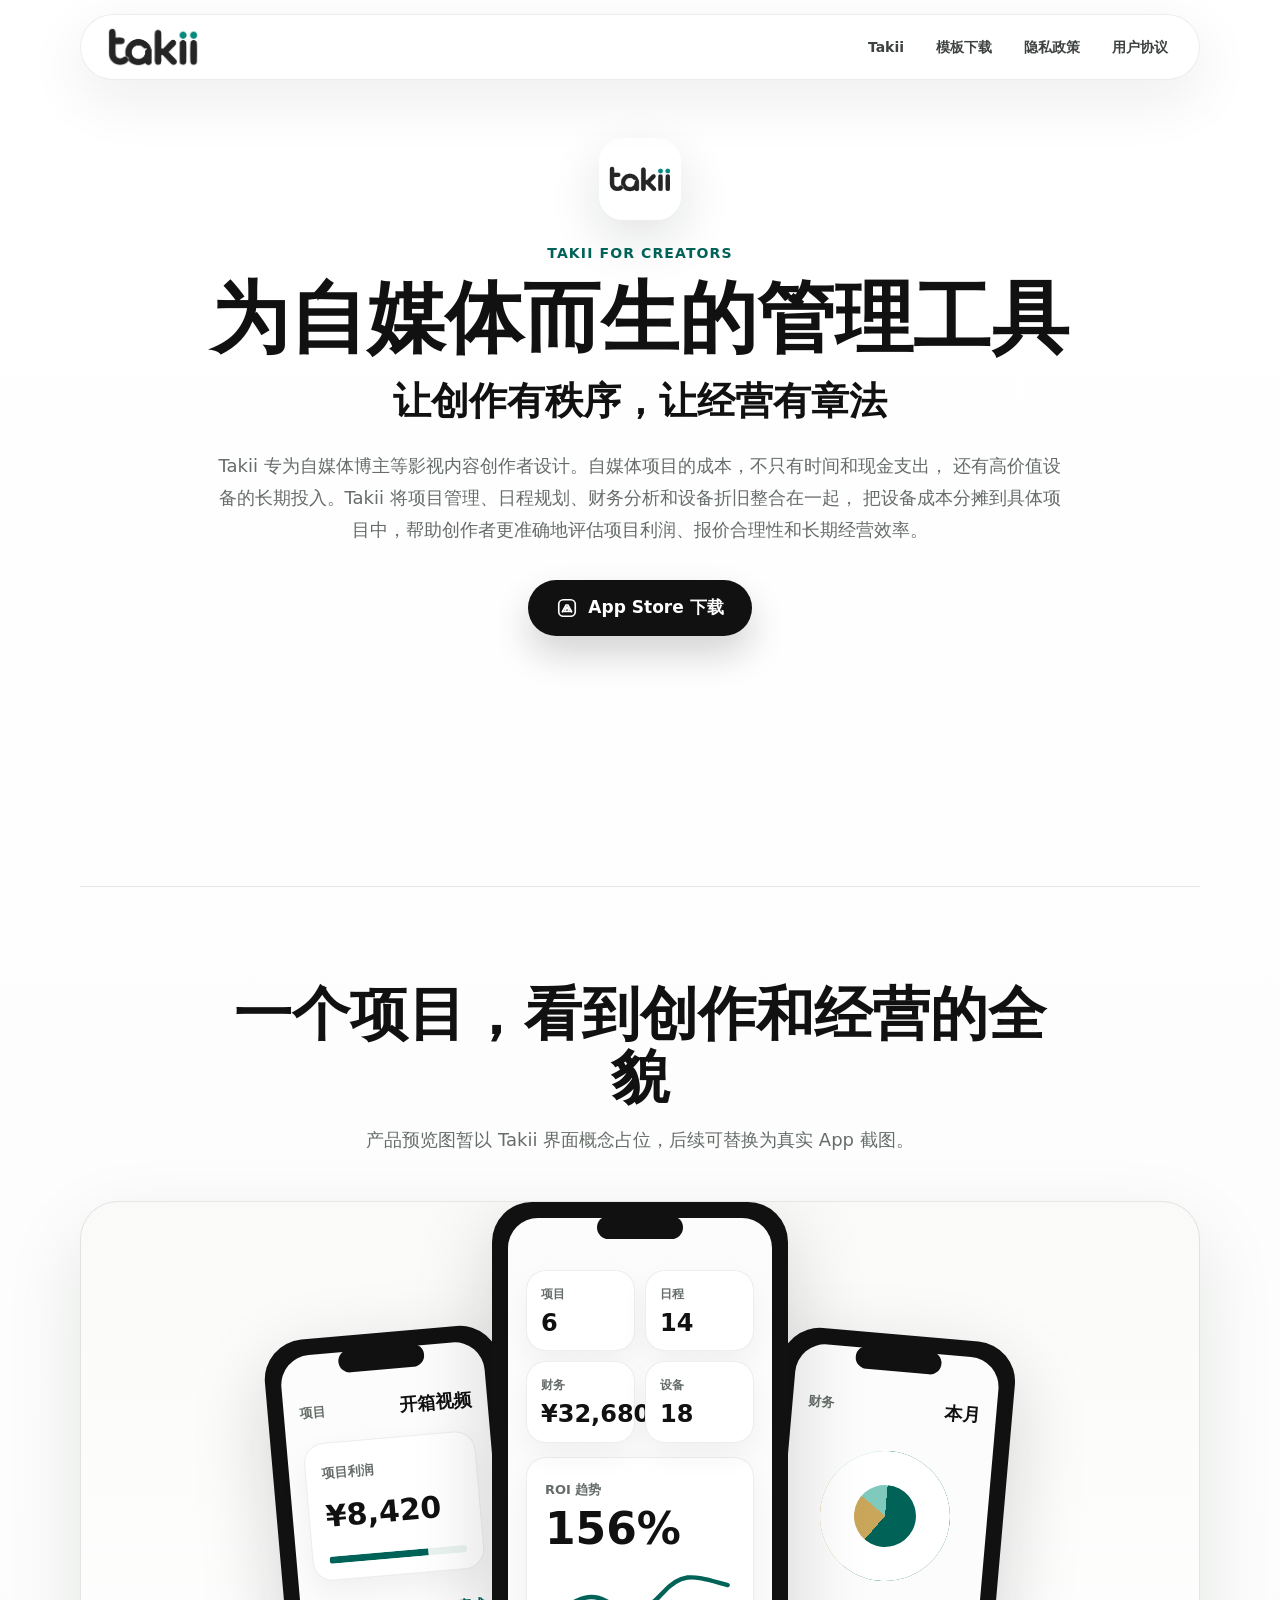
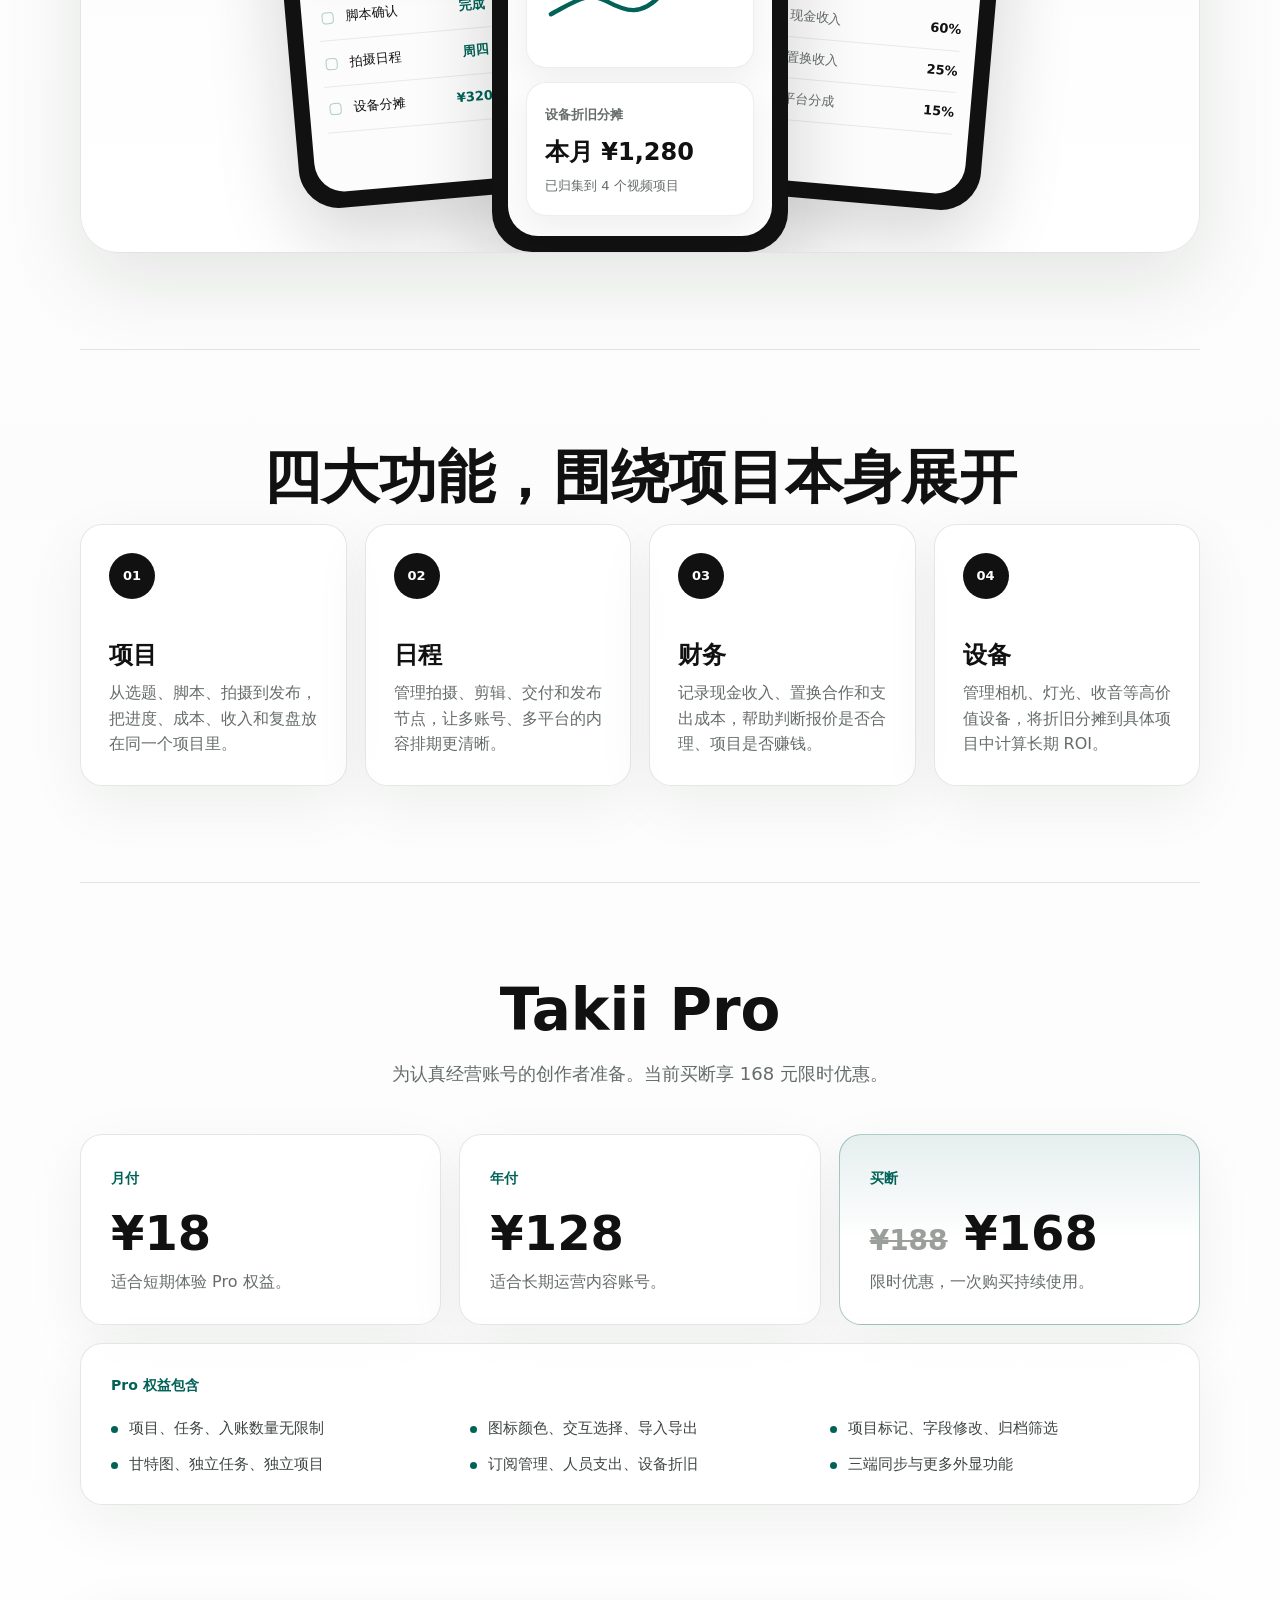
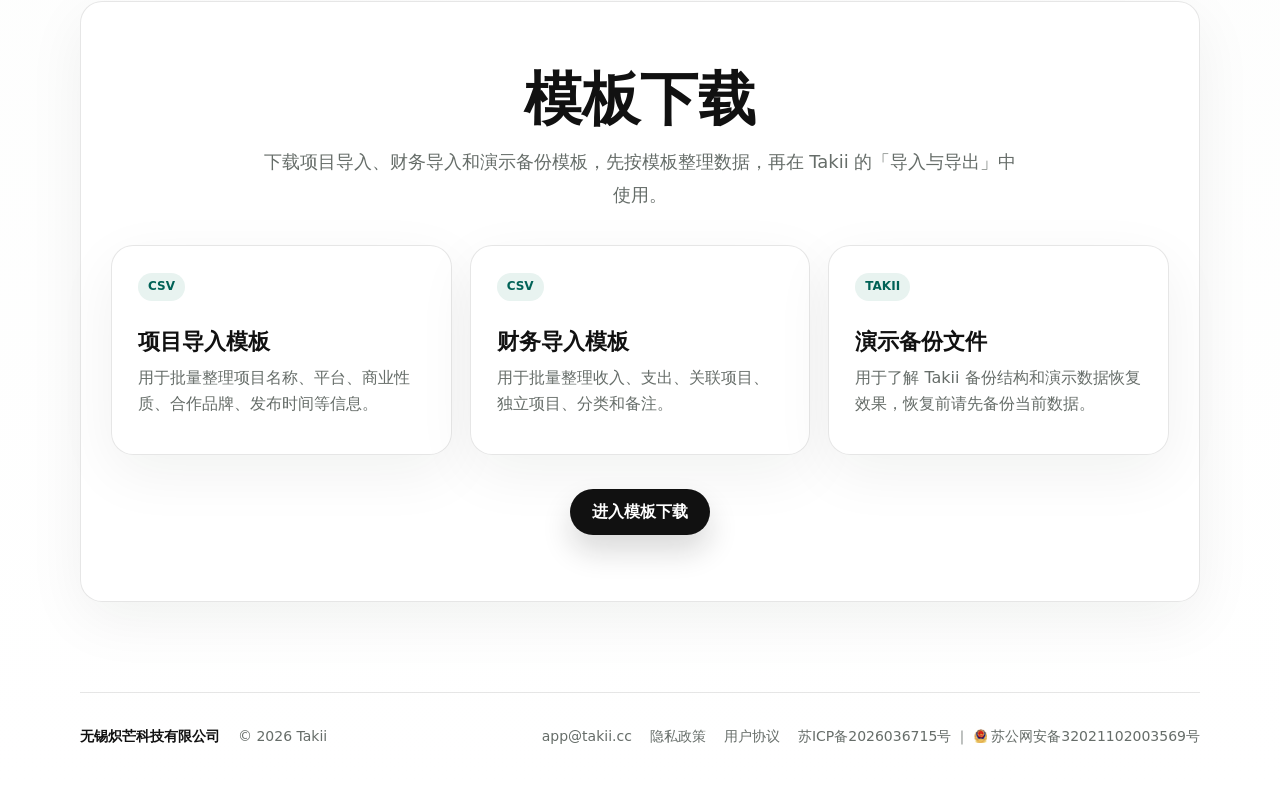
==== commit 4cdedbce: "Add files via upload" ====
--- a/index.html
+++ b/index.html
@@ -28,7 +28,7 @@
       </a>
       <nav class="nav-links" aria-label="页面导航">
         <a href="#top">Takii</a>
-        <a href="#help">帮助文档</a>
+        <a href="templates/">模板下载</a>
         <a href="privacy/">隐私政策</a>
         <a href="terms/">用户协议</a>
       </nav>
@@ -49,7 +49,13 @@
         </p>
         <div class="hero-actions reveal">
           <button class="download-button" type="button" aria-disabled="true" data-tip="即将上线">
-            <span class="apple-mark" aria-hidden="true"></span>
+            <svg class="app-store-icon" viewBox="0 0 24 24" aria-hidden="true" focusable="false">
+              <rect x="3" y="3" width="18" height="18" rx="5"></rect>
+              <path d="M8.3 15.8h7.4"></path>
+              <path d="M10.1 14.2 12 10.9l1.9 3.3"></path>
+              <path d="M11.1 8.7 7 16.1"></path>
+              <path d="m12.9 8.7 4.1 7.4"></path>
+            </svg>
             App Store 下载
           </button>
         </div>
@@ -178,13 +184,29 @@
         </div>
       </section>
 
-      <section id="help" class="help-section" aria-labelledby="help-title">
-        <h2 id="help-title" class="section-title reveal">帮助文档</h2>
+      <section id="templates" class="template-section" aria-labelledby="templates-title">
+        <h2 id="templates-title" class="section-title reveal">模板下载</h2>
         <p class="section-copy reveal">
-          Takii 帮助文档正在整理中。你可以先通过
-          <a href="mailto:app@takii.cc">app@takii.cc</a>
-          联系我们，获取内测说明、Pro 权益说明和使用建议。
+          下载项目导入、财务导入和演示备份模板，先按模板整理数据，再在 Takii 的「导入与导出」中使用。
         </p>
+        <div class="template-preview-grid reveal">
+          <article class="template-preview-card">
+            <span>CSV</span>
+            <h3>项目导入模板</h3>
+            <p>用于批量整理项目名称、平台、商业性质、合作品牌、发布时间等信息。</p>
+          </article>
+          <article class="template-preview-card">
+            <span>CSV</span>
+            <h3>财务导入模板</h3>
+            <p>用于批量整理收入、支出、关联项目、独立项目、分类和备注。</p>
+          </article>
+          <article class="template-preview-card">
+            <span>TAKII</span>
+            <h3>演示备份文件</h3>
+            <p>用于了解 Takii 备份结构和演示数据恢复效果，恢复前请先备份当前数据。</p>
+          </article>
+        </div>
+        <a class="secondary-button reveal" href="templates/">进入模板下载</a>
       </section>
     </main>
 
@@ -197,7 +219,7 @@
         <a href="mailto:app@takii.cc">app@takii.cc</a>
         <a href="privacy/">隐私政策</a>
         <a href="terms/">用户协议</a>
-        <a href="https://beian.miit.gov.cn/#/Integrated/index" target="_blank" rel="noopener noreferrer">苏ICP备2026036715号</a>
+        <span class="record-links"><a href="https://beian.miit.gov.cn/#/Integrated/index" target="_blank" rel="noopener noreferrer">苏ICP备2026036715号</a><span class="footer-separator" aria-hidden="true">｜</span><a class="police-record" href="https://beian.mps.gov.cn/#/query/webSearch?code=32021102003569" rel="noreferrer" target="_blank"><img src="assets/备案图标.png" alt="" aria-hidden="true">苏公网安备32021102003569号</a></span>
       </nav>
     </footer>
   </body>
--- a/styles.css
+++ b/styles.css
@@ -229,42 +229,32 @@
   transform: translate(-50%, 0);
 }
 
-.apple-mark {
-  position: relative;
-  display: inline-block;
-  width: 15px;
-  height: 18px;
-  background: #ffffff;
-  border-radius: 48% 48% 42% 42%;
-}
-
-.apple-mark::before {
-  position: absolute;
-  top: -7px;
-  left: 8px;
-  width: 8px;
-  height: 8px;
-  background: #ffffff;
-  border-radius: 8px 0 8px 0;
-  content: "";
-  transform: rotate(-28deg);
-}
-
-.apple-mark::after {
-  position: absolute;
-  top: 5px;
-  right: -4px;
-  width: 6px;
-  height: 8px;
-  background: #111111;
-  border-radius: 50%;
-  content: "";
+.app-store-icon {
+  width: 22px;
+  height: 22px;
+  flex: none;
+}
+
+.app-store-icon rect,
+.app-store-icon path {
+  fill: none;
+  stroke: currentColor;
+  stroke-linecap: round;
+  stroke-linejoin: round;
+}
+
+.app-store-icon rect {
+  stroke-width: 1.8px;
+}
+
+.app-store-icon path {
+  stroke-width: 1.9px;
 }
 
 .preview-section,
 .features-section,
 .pricing-section,
-.help-section {
+.template-section {
   padding: 96px 0;
   border-top: 1px solid var(--line);
 }
@@ -529,7 +519,9 @@
 .feature-card,
 .price-card,
 .pro-benefits,
-.help-section {
+.template-section,
+.template-preview-card,
+.download-card {
   background: rgba(255, 255, 255, 0.82);
   border: 1px solid var(--line);
   border-radius: var(--radius);
@@ -562,7 +554,10 @@
 }
 
 .feature-card p,
-.price-card p {
+.price-card p,
+.template-preview-card p,
+.download-card p,
+.templates-intro {
   margin-bottom: 0;
   color: var(--muted);
 }
@@ -633,18 +628,119 @@
   content: "";
 }
 
-.help-section {
+.template-section {
   margin-bottom: 90px;
   padding: 66px 30px;
-}
-
-.help-section .section-copy {
+  text-align: center;
+}
+
+.template-section .section-copy {
   margin-bottom: 0;
 }
 
-.help-section a,
 .site-footer a:hover {
   color: var(--brand);
+}
+
+.template-preview-grid {
+  display: grid;
+  grid-template-columns: repeat(3, minmax(0, 1fr));
+  gap: 18px;
+  margin-top: 34px;
+}
+
+.template-preview-card {
+  min-height: 210px;
+  padding: 26px;
+  text-align: left;
+}
+
+.template-preview-card span,
+.download-type {
+  display: inline-flex;
+  align-items: center;
+  justify-content: center;
+  min-height: 28px;
+  margin-bottom: 28px;
+  padding: 0 10px;
+  background: var(--brand-soft);
+  color: var(--brand);
+  border-radius: 999px;
+  font-size: 12px;
+  font-weight: 820;
+}
+
+.template-preview-card h3,
+.download-card h2 {
+  margin-bottom: 10px;
+  font-size: 22px;
+  line-height: 1.2;
+}
+
+.secondary-button,
+.download-link {
+  display: inline-flex;
+  align-items: center;
+  justify-content: center;
+  min-height: 46px;
+  border-radius: 999px;
+  font-weight: 780;
+}
+
+.secondary-button {
+  margin-top: 34px;
+  padding: 0 22px;
+  background: #111111;
+  color: #ffffff;
+  box-shadow: 0 16px 30px rgba(17, 17, 17, 0.16);
+}
+
+.templates-main {
+  padding: 84px 0 96px;
+}
+
+.templates-hero {
+  max-width: 820px;
+  margin: 0 auto 52px;
+  text-align: center;
+}
+
+.templates-hero h1 {
+  margin-bottom: 20px;
+  font-size: clamp(46px, 7vw, 78px);
+  font-weight: 860;
+  line-height: 1.05;
+}
+
+.templates-intro {
+  font-size: 18px;
+  line-height: 1.78;
+}
+
+.download-list {
+  display: grid;
+  gap: 18px;
+}
+
+.download-card {
+  display: flex;
+  align-items: center;
+  justify-content: space-between;
+  gap: 28px;
+  padding: 28px;
+}
+
+.download-card > div {
+  max-width: 720px;
+}
+
+.download-link {
+  flex: none;
+  min-width: 132px;
+  padding: 0 18px;
+  background: var(--brand);
+  color: #ffffff;
+  font-size: 14px;
 }
 
 .legal-main {
@@ -677,6 +773,13 @@
   line-height: 1.06;
 }
 
+.legal-subtitle {
+  margin-bottom: 26px;
+  color: var(--brand);
+  font-size: 18px;
+  font-weight: 780;
+}
+
 .legal-updated {
   margin-bottom: 44px;
   color: var(--muted);
@@ -705,9 +808,57 @@
   line-height: 1.85;
 }
 
+.legal-document ul {
+  margin: 0 0 18px;
+  padding-left: 22px;
+  color: var(--muted);
+  font-size: 16px;
+  line-height: 1.75;
+}
+
+.legal-document li + li {
+  margin-top: 8px;
+}
+
 .legal-document a {
   color: var(--brand);
   font-weight: 760;
+}
+
+.legal-table-wrap {
+  width: 100%;
+  margin: 22px 0 28px;
+  overflow-x: auto;
+  border: 1px solid var(--line);
+  border-radius: 18px;
+  box-shadow: 0 14px 42px rgba(20, 28, 24, 0.05);
+}
+
+.legal-document table {
+  width: 100%;
+  min-width: 640px;
+  border-collapse: collapse;
+  background: #ffffff;
+  font-size: 15px;
+  line-height: 1.55;
+}
+
+.legal-document th,
+.legal-document td {
+  padding: 13px 16px;
+  text-align: left;
+  vertical-align: top;
+  border-bottom: 1px solid var(--line);
+}
+
+.legal-document th {
+  background: var(--surface-soft);
+  color: var(--ink);
+  font-weight: 780;
+}
+
+.legal-document tr:last-child td {
+  border-bottom: 0;
 }
 
 .site-footer {
@@ -738,6 +889,28 @@
 
 .site-footer a {
   color: var(--muted);
+}
+
+.footer-separator {
+  color: var(--muted);
+}
+
+.record-links {
+  display: inline-flex;
+  align-items: center;
+  gap: 4px;
+}
+
+.police-record {
+  display: inline-flex;
+  align-items: center;
+  gap: 4px;
+}
+
+.police-record img {
+  width: 14px;
+  height: 14px;
+  object-fit: contain;
 }
 
 .has-js .reveal {
@@ -813,6 +986,7 @@
 
   .feature-grid,
   .pricing-grid,
+  .template-preview-grid,
   .pro-benefits ul {
     grid-template-columns: 1fr 1fr;
   }
@@ -860,7 +1034,7 @@
   .preview-section,
   .features-section,
   .pricing-section,
-  .help-section {
+  .template-section {
     padding: 70px 0;
   }
 
@@ -893,6 +1067,7 @@
 
   .feature-grid,
   .pricing-grid,
+  .template-preview-grid,
   .pro-benefits ul {
     grid-template-columns: 1fr;
   }
@@ -909,9 +1084,31 @@
     font-size: 42px;
   }
 
-  .help-section {
+  .template-section {
     margin-bottom: 64px;
     padding: 42px 22px;
+  }
+
+  .templates-main {
+    padding: 54px 0 72px;
+  }
+
+  .templates-hero {
+    text-align: left;
+  }
+
+  .templates-hero h1 {
+    font-size: 42px;
+  }
+
+  .download-card {
+    align-items: flex-start;
+    flex-direction: column;
+    padding: 24px;
+  }
+
+  .download-link {
+    width: 100%;
   }
 
   .legal-main {
